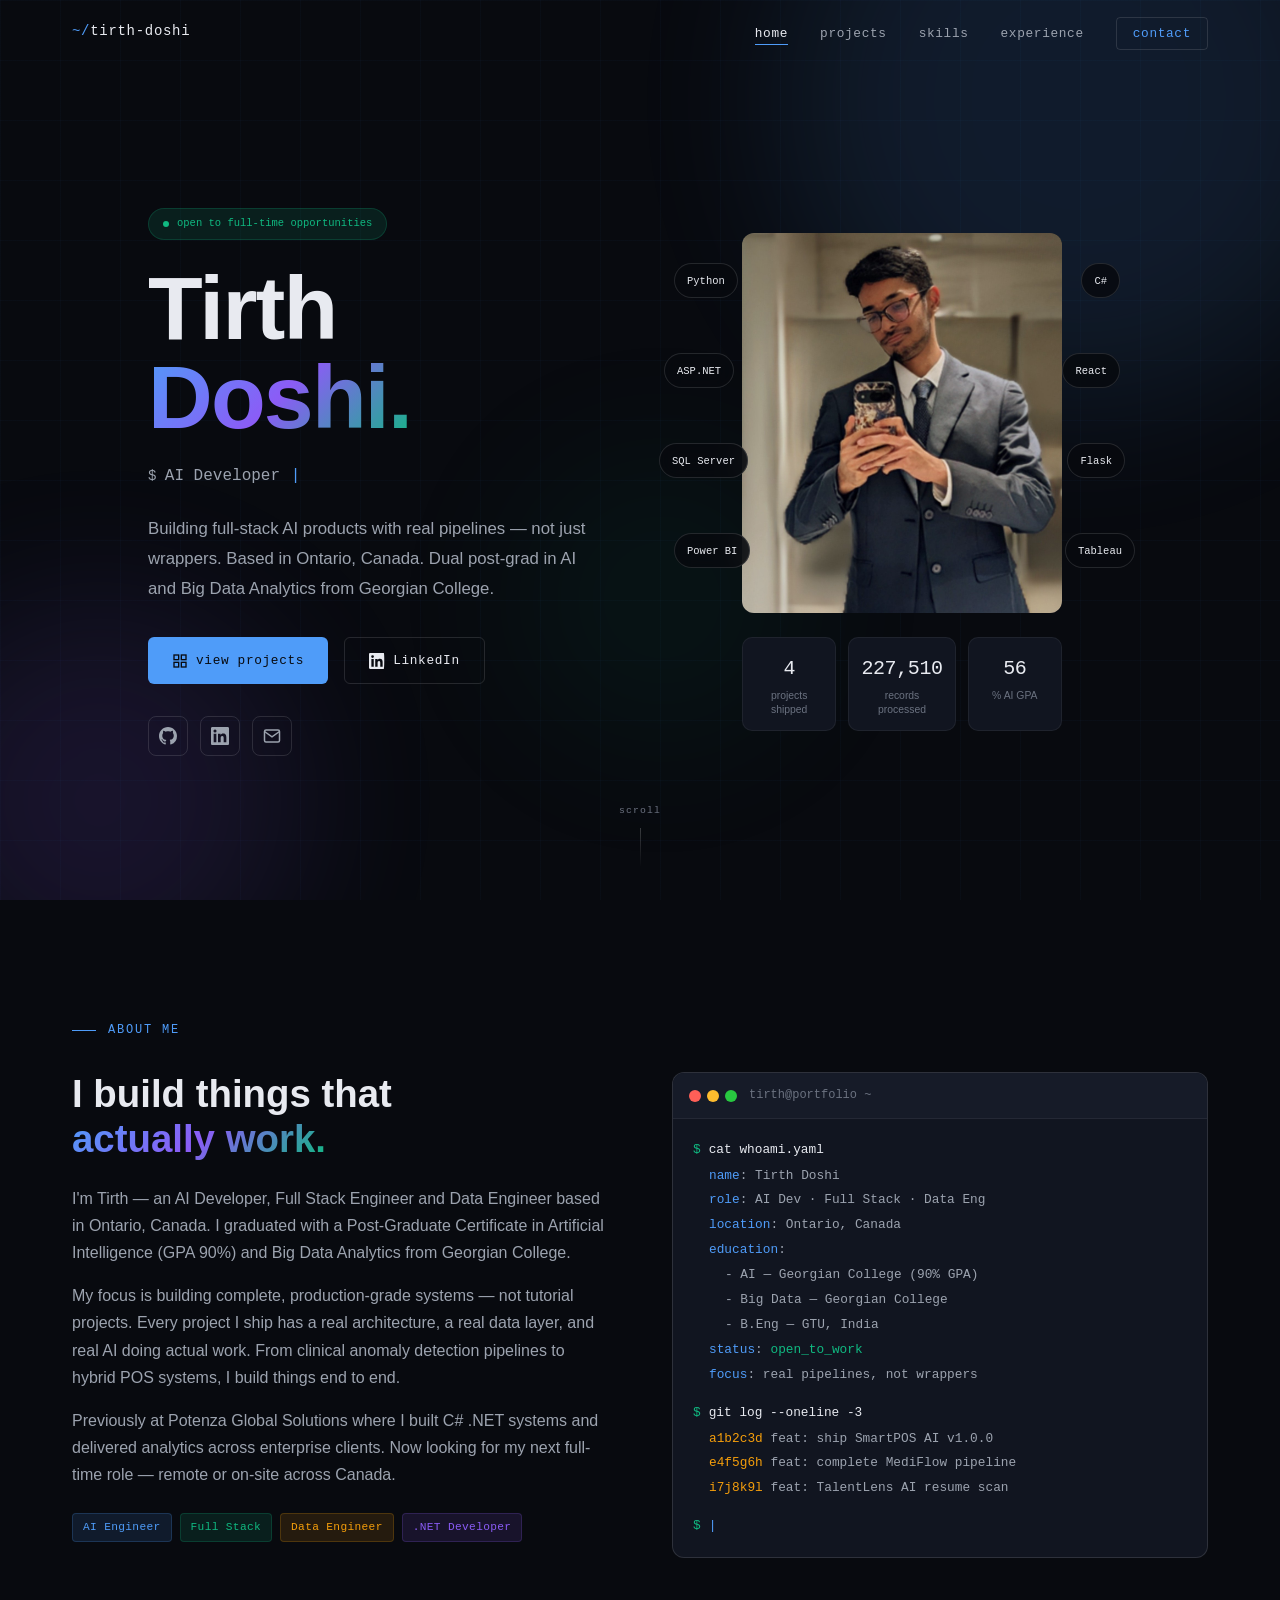
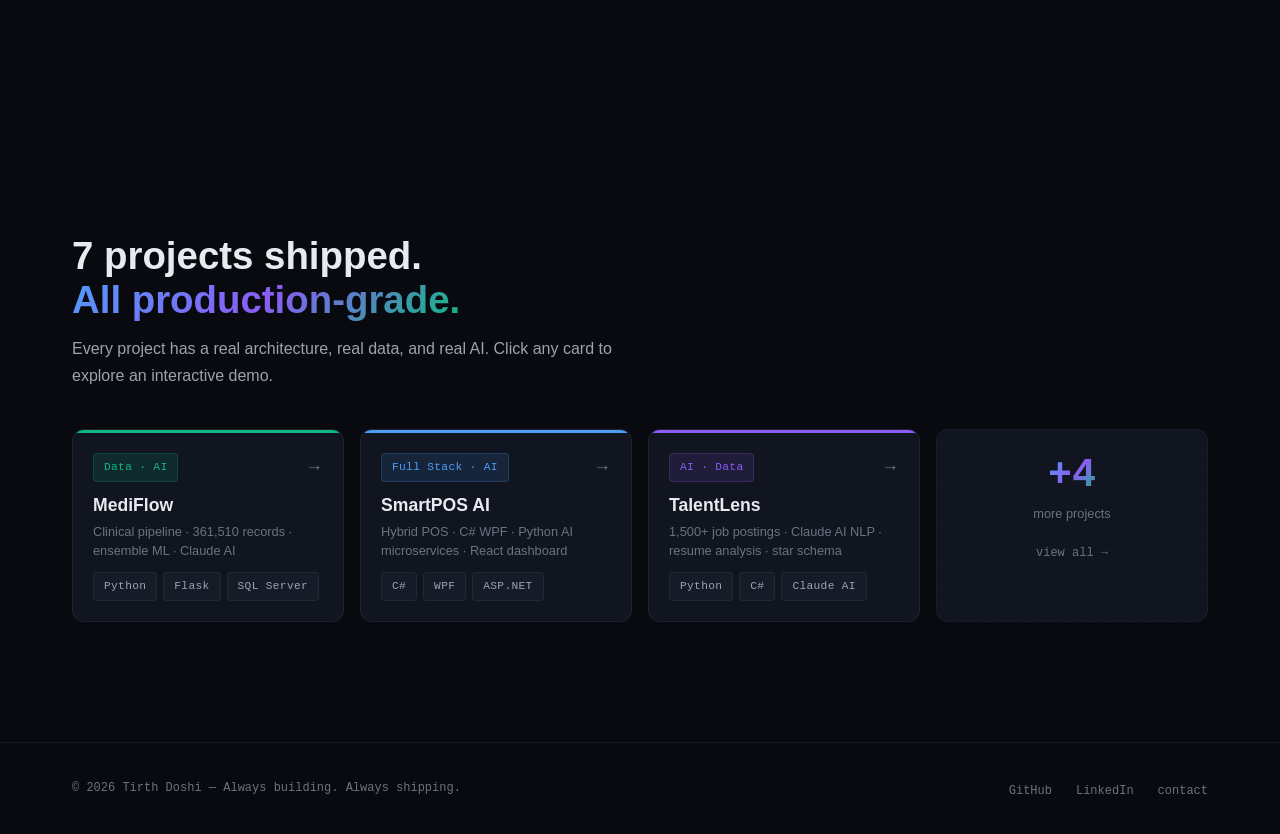
==== index.html @ 10b691b5 "refactor: clean URL structure - folder-based routing, no .html extensions" ====
<!DOCTYPE html>
<html lang="en">
<head>
  <meta charset="UTF-8">
  <meta name="viewport" content="width=device-width, initial-scale=1.0">
  <title>Tirth Doshi — AI Developer & Software Engineer</title>
  <meta name="description" content="Tirth Doshi — AI Developer, Full Stack Engineer and Data Engineer based in Ontario, Canada. Building full-stack AI products with real pipelines.">
  <link rel="stylesheet" href="style.css">
</head>
<body>

  <!-- NAV -->
  <nav>
    <div class="nav-inner">
      <a href="index.html" class="nav-logo">
        <span>~/</span>tirth-doshi
      </a>
      <ul class="nav-links">
        <li><a href="index.html">home</a></li>
        <li><a href="projects.html">projects</a></li>
        <li><a href="skills.html">skills</a></li>
        <li><a href="experience.html">experience</a></li>
        <li><a href="contact.html" class="nav-cta">contact</a></li>
      </ul>
      <button class="nav-hamburger" aria-label="Toggle menu">
        <span></span>
        <span></span>
        <span></span>
      </button>
    </div>
  </nav>

  <!-- HERO -->
  <section class="hero">
    <div class="hero-bg">
      <div class="hero-orb hero-orb-1"></div>
      <div class="hero-orb hero-orb-2"></div>
      <div class="hero-orb hero-orb-3"></div>
    </div>

    <div class="container">
      <div class="hero-inner">

        <div class="hero-left">
          <!-- Status badge -->
          <div class="hero-badge reveal">
            <span class="badge-dot"></span>
            <span class="mono">open to full-time opportunities</span>
          </div>

          <!-- Name -->
          <h1 class="hero-name reveal" data-delay="100">
            Tirth<br>
            <span class="text-gradient">Doshi.</span>
          </h1>

          <!-- Typewriter roles -->
          <div class="hero-roles reveal" data-delay="200">
            <span class="mono text-muted">$ </span>
            <span class="hero-typewriter" id="typewriter"></span>
            <span class="hero-cursor">|</span>
          </div>

          <!-- Bio -->
          <p class="hero-bio reveal" data-delay="300">
            Building full-stack AI products with real pipelines — not just wrappers.
            Based in Ontario, Canada. Dual post-grad in AI and Big Data Analytics
            from Georgian College.
          </p>

          <!-- CTAs -->
          <div class="hero-ctas reveal" data-delay="400">
            <a href="projects.html" class="btn btn-primary btn-magnetic">
              <svg width="16" height="16" viewBox="0 0 24 24" fill="none" stroke="currentColor" stroke-width="2"><rect x="3" y="3" width="7" height="7"/><rect x="14" y="3" width="7" height="7"/><rect x="3" y="14" width="7" height="7"/><rect x="14" y="14" width="7" height="7"/></svg>
              view projects
            </a>
            <a href="https://linkedin.com/in/tirth-doshi-0a59aa296" 
               target="_blank" 
               class="btn btn-outline btn-magnetic">
              <svg width="16" height="16" viewBox="0 0 24 24" fill="currentColor"><path d="M20.447 20.452h-3.554v-5.569c0-1.328-.027-3.037-1.852-3.037-1.853 0-2.136 1.445-2.136 2.939v5.667H9.351V9h3.414v1.561h.046c.477-.9 1.637-1.85 3.37-1.85 3.601 0 4.267 2.37 4.267 5.455v6.286zM5.337 7.433a2.062 2.062 0 0 1-2.063-2.065 2.064 2.064 0 1 1 2.063 2.065zm1.782 13.019H3.555V9h3.564v11.452zM22.225 0H1.771C.792 0 0 .774 0 1.729v20.542C0 23.227.792 24 1.771 24h20.451C23.2 24 23.2 0 22.222 0h.003z"/></svg>
              LinkedIn
            </a>
          </div>

          <!-- Social links -->
          <div class="hero-socials reveal" data-delay="500">
            <a href="https://github.com/DoshiTirth" target="_blank" class="social-link" aria-label="GitHub">
              <svg width="18" height="18" viewBox="0 0 24 24" fill="currentColor"><path d="M12 0C5.37 0 0 5.37 0 12c0 5.31 3.435 9.795 8.205 11.385.6.105.825-.255.825-.57 0-.285-.015-1.23-.015-2.235-3.015.555-3.795-.735-4.035-1.41-.135-.345-.72-1.41-1.23-1.695-.42-.225-1.02-.78-.015-.795.945-.015 1.62.87 1.845 1.23 1.08 1.815 2.805 1.305 3.495.99.105-.78.42-1.305.765-1.605-2.67-.3-5.46-1.335-5.46-5.925 0-1.305.465-2.385 1.23-3.225-.12-.3-.54-1.53.12-3.18 0 0 1.005-.315 3.3 1.23.96-.27 1.98-.405 3-.405s2.04.135 3 .405c2.295-1.56 3.3-1.23 3.3-1.23.66 1.65.24 2.88.12 3.18.765.84 1.23 1.905 1.23 3.225 0 4.605-2.805 5.625-5.475 5.925.435.375.81 1.095.81 2.22 0 1.605-.015 2.895-.015 3.3 0 .315.225.69.825.57A12.02 12.02 0 0 0 24 12c0-6.63-5.37-12-12-12z"/></svg>
            </a>
            <a href="https://linkedin.com/in/tirth-doshi-0a59aa296" target="_blank" class="social-link" aria-label="LinkedIn">
              <svg width="18" height="18" viewBox="0 0 24 24" fill="currentColor"><path d="M20.447 20.452h-3.554v-5.569c0-1.328-.027-3.037-1.852-3.037-1.853 0-2.136 1.445-2.136 2.939v5.667H9.351V9h3.414v1.561h.046c.477-.9 1.637-1.85 3.37-1.85 3.601 0 4.267 2.37 4.267 5.455v6.286zM5.337 7.433a2.062 2.062 0 0 1-2.063-2.065 2.064 2.064 0 1 1 2.063 2.065zm1.782 13.019H3.555V9h3.564v11.452zM22.225 0H1.771C.792 0 0 .774 0 1.729v20.542C0 23.227.792 24 1.771 24h20.451C23.2 24 24 23.227 24 22.271V1.729C24 .774 23.2 0 22.222 0h.003z"/></svg>
            </a>
            <a href="mailto:doshitirth1999@gmail.com" class="social-link" aria-label="Email">
              <svg width="18" height="18" viewBox="0 0 24 24" fill="none" stroke="currentColor" stroke-width="2"><path d="M4 4h16c1.1 0 2 .9 2 2v12c0 1.1-.9 2-2 2H4c-1.1 0-2-.9-2-2V6c0-1.1.9-2 2-2z"/><polyline points="22,6 12,13 2,6"/></svg>
            </a>
          </div>
        </div>

        <!-- Hero right — photo + stats -->
        <div class="hero-right reveal" data-delay="200">
          <div class="hero-photo-wrap gradient-border">
            <div class="hero-photo-inner">
              <img src="assets/img/tirth.jpg" alt="Tirth Doshi" class="hero-photo">
            </div>
            <!-- Floating tags around photo -->
            <div class="float-tag float-tag-1 float">
              <span class="mono">Python</span>
            </div>
            <div class="float-tag float-tag-2 float" style="animation-delay: 1s;">
              <span class="mono">C#</span>
            </div>
            <div class="float-tag float-tag-3 float" style="animation-delay: 0.5s;">
              <span class="mono">ASP.NET</span>
            </div>
            <div class="float-tag float-tag-4 float" style="animation-delay: 1.5s;">
              <span class="mono">React</span>
            </div>
            <div class="float-tag float-tag-5 float" style="animation-delay: 0.75s;">
              <span class="mono">SQL Server</span>
            </div>
            <div class="float-tag float-tag-6 float" style="animation-delay: 1.25s;">
              <span class="mono">Flask</span>
            </div>
            <div class="float-tag float-tag-7 float" style="animation-delay: 2s;">
              <span class="mono">Power BI</span>
            </div>
            <div class="float-tag float-tag-8 float" style="animation-delay: 0.25s;">
              <span class="mono">Tableau</span>
            </div>
          </div>

          <!-- Stats -->
          <div class="hero-stats">
            <div class="stat-card">
              <span class="stat-number mono" data-count="7">0</span>
              <span class="stat-label">projects shipped</span>
            </div>
            <div class="stat-card">
              <span class="stat-number mono" data-count="361510">0</span>
              <span class="stat-label">records processed</span>
            </div>
            <div class="stat-card">
              <span class="stat-number mono" data-count="90">0</span>
              <span class="stat-label">% AI GPA</span>
            </div>
          </div>
        </div>

      </div>
    </div>

    <!-- Scroll indicator -->
    <div class="scroll-indicator">
      <span class="mono">scroll</span>
      <div class="scroll-line"></div>
    </div>
  </section>

  <!-- ABOUT -->
  <section class="about section">
    <div class="container">

      <div class="section-label reveal">about me</div>

      <div class="about-grid">
        <div class="about-left">
          <h2 class="reveal" data-delay="100">
            I build things that<br>
            <span class="text-gradient">actually work.</span>
          </h2>
          <p class="reveal" data-delay="200">
            I'm Tirth — an AI Developer, Full Stack Engineer and Data Engineer
            based in Ontario, Canada. I graduated with a Post-Graduate Certificate
            in Artificial Intelligence (GPA 90%) and Big Data Analytics from
            Georgian College.
          </p>
          <p class="reveal" data-delay="300">
            My focus is building complete, production-grade systems — not tutorial
            projects. Every project I ship has a real architecture, a real data
            layer, and real AI doing actual work. From clinical anomaly detection
            pipelines to hybrid POS systems, I build things end to end.
          </p>
          <p class="reveal" data-delay="400">
            Previously at Potenza Global Solutions where I built C# .NET systems
            and delivered analytics across enterprise clients. Now looking for my
            next full-time role — remote or on-site across Canada.
          </p>

          <div class="about-tags reveal" data-delay="500">
            <span class="tag tag-blue">AI Engineer</span>
            <span class="tag tag-green">Full Stack</span>
            <span class="tag tag-amber">Data Engineer</span>
            <span class="tag tag-purple">.NET Developer</span>
          </div>
        </div>

        <div class="about-right reveal" data-delay="200">
          <!-- Terminal card -->
          <div class="terminal-card">
            <div class="terminal-header">
              <div class="terminal-dots">
                <span class="dot dot-red"></span>
                <span class="dot dot-amber"></span>
                <span class="dot dot-green"></span>
              </div>
              <span class="terminal-title mono">tirth@portfolio ~ </span>
            </div>
            <div class="terminal-body">
              <div class="terminal-line">
                <span class="t-prompt">$</span>
                <span class="t-cmd">cat whoami.yaml</span>
              </div>
              <div class="terminal-output">
                <div><span class="t-key">name</span><span class="t-colon">:</span> <span class="t-val">Tirth Doshi</span></div>
                <div><span class="t-key">role</span><span class="t-colon">:</span> <span class="t-val">AI Dev · Full Stack · Data Eng</span></div>
                <div><span class="t-key">location</span><span class="t-colon">:</span> <span class="t-val">Ontario, Canada</span></div>
                <div><span class="t-key">education</span><span class="t-colon">:</span></div>
                <div class="t-indent"><span class="t-val">- AI — Georgian College (90% GPA)</span></div>
                <div class="t-indent"><span class="t-val">- Big Data — Georgian College</span></div>
                <div class="t-indent"><span class="t-val">- B.Eng — GTU, India</span></div>
                <div><span class="t-key">status</span><span class="t-colon">:</span> <span class="t-green">open_to_work</span></div>
                <div><span class="t-key">focus</span><span class="t-colon">:</span> <span class="t-val">real pipelines, not wrappers</span></div>
              </div>
              <div class="terminal-line" style="margin-top: 0.75rem;">
                <span class="t-prompt">$</span>
                <span class="t-cmd">git log --oneline -3</span>
              </div>
              <div class="terminal-output">
                <div><span class="t-hash">a1b2c3d</span> <span class="t-val">feat: ship SmartPOS AI v1.0.0</span></div>
                <div><span class="t-hash">e4f5g6h</span> <span class="t-val">feat: complete MediFlow pipeline</span></div>
                <div><span class="t-hash">i7j8k9l</span> <span class="t-val">feat: TalentLens AI resume scan</span></div>
              </div>
              <div class="terminal-line" style="margin-top: 0.75rem;">
                <span class="t-prompt">$</span>
                <span class="t-cursor-blink">|</span>
              </div>
            </div>
          </div>
        </div>
      </div>

    </div>
  </section>

  <!-- FEATURED PROJECTS STRIP -->
  <section class="featured-strip section">
    <div class="container">
      <div class="section-label reveal">featured work</div>
      <h2 class="reveal" data-delay="100">
        7 projects shipped.<br>
        <span class="text-gradient">All production-grade.</span>
      </h2>
      <p class="reveal" data-delay="200">
        Every project has a real architecture, real data, and real AI.
        Click any card to explore an interactive demo.
      </p>

      <div class="featured-cards reveal" data-delay="300">

        <a href="/demos/mediflow/" class="feat-card hover-lift gradient-border">
          <div class="feat-card-accent" style="background: var(--green);"></div>
          <div class="feat-card-inner">
            <div class="feat-card-top">
              <span class="tag tag-green">Data · AI</span>
              <span class="feat-card-arrow">→</span>
            </div>
            <h3>MediFlow</h3>
            <p>Clinical pipeline · 361,510 records · ensemble ML · Claude AI</p>
            <div class="feat-tags">
              <span class="tag">Python</span>
              <span class="tag">Flask</span>
              <span class="tag">SQL Server</span>
            </div>
          </div>
        </a>

        <a href="/demos/smartposai/" class="feat-card hover-lift gradient-border">
          <div class="feat-card-accent" style="background: var(--blue);"></div>
          <div class="feat-card-inner">
            <div class="feat-card-top">
              <span class="tag tag-blue">Full Stack · AI</span>
              <span class="feat-card-arrow">→</span>
            </div>
            <h3>SmartPOS AI</h3>
            <p>Hybrid POS · C# WPF · Python AI microservices · React dashboard</p>
            <div class="feat-tags">
              <span class="tag">C#</span>
              <span class="tag">WPF</span>
              <span class="tag">ASP.NET</span>
            </div>
          </div>
        </a>

        <a href="/demos/talentlens/" class="feat-card hover-lift gradient-border">
          <div class="feat-card-accent" style="background: var(--purple);"></div>
          <div class="feat-card-inner">
            <div class="feat-card-top">
              <span class="tag tag-purple">AI · Data</span>
              <span class="feat-card-arrow">→</span>
            </div>
            <h3>TalentLens</h3>
            <p>1,500+ job postings · Claude AI NLP · resume analysis · star schema</p>
            <div class="feat-tags">
              <span class="tag">Python</span>
              <span class="tag">C#</span>
              <span class="tag">Claude AI</span>
            </div>
          </div>
        </a>

        <a href="/projects/" class="feat-card feat-card-more hover-lift">
          <div class="feat-card-inner feat-more-inner">
            <span class="feat-more-count mono text-gradient">+4</span>
            <p>more projects</p>
            <span class="mono" style="font-size: 0.75rem; color: var(--text3);">view all →</span>
          </div>
        </a>

      </div>
    </div>
  </section>

  <!-- FOOTER -->
  <footer>
    <div class="footer-inner">
      <span class="footer-copy">© 2026 Tirth Doshi — Always building. Always shipping.</span>
      <ul class="footer-links">
        <li><a href="https://github.com/DoshiTirth" target="_blank">GitHub</a></li>
        <li><a href="https://linkedin.com/in/tirth-doshi-0a59aa296" target="_blank">LinkedIn</a></li>
        <li><a href="/contact/">contact</a></li>
      </ul>
    </div>
  </footer>

  <script src="main.js"></script>
  <script>
    // Typewriter for hero roles
    const tw = document.getElementById('typewriter');
    if (tw) {
      PortfolioUtils.typewriter(tw, [
        'AI Developer',
        'Full Stack Engineer',
        'Data Engineer',
        '.NET Developer',
      ], 75, 2200);
    }

    // Cursor blink
    PortfolioUtils.initCursorBlink('.hero-cursor');
    PortfolioUtils.initCursorBlink('.t-cursor-blink');
  </script>
</body>
</html>
---- style.css ----
/* PREVENT WHITE FLASH ON LOAD */
html {
  background: #080a0f;
}

@import url('https://fonts.googleapis.com/css2?family=Syne:wght@400;500;600;700;800&family=JetBrains+Mono:ital,wght@0,300;0,400;0,500;1,300&family=DM+Sans:ital,opsz,wght@0,9..40,300;0,9..40,400;0,9..40,500;1,9..40,300&display=swap');

/* TOKENS */
:root {
  /* Backgrounds */
  --bg:         #080a0f;
  --bg2:        #0c0f1a;
  --surface:    #111520;
  --surface2:   #161b28;
  --surface3:   #1c2235;

  /* Borders */
  --border:     rgba(255, 255, 255, 0.06);
  --border2:    rgba(255, 255, 255, 0.12);
  --border3:    rgba(255, 255, 255, 0.20);

  /* Text */
  --text:       #e8eaf0;
  --text2:      #9ca3af;
  --text3:      #6b7280;

  /* Accents */
  --blue:       #4f9cf9;
  --blue-dim:   rgba(79, 156, 249, 0.12);
  --blue-glow:  rgba(79, 156, 249, 0.25);
  --green:      #10b981;
  --green-dim:  rgba(16, 185, 129, 0.12);
  --amber:      #f59e0b;
  --amber-dim:  rgba(245, 158, 11, 0.12);
  --purple:     #8b5cf6;
  --purple-dim: rgba(139, 92, 246, 0.12);
  --coral:      #f97316;
  --coral-dim:  rgba(249, 115, 22, 0.12);
  --red:        #ef4444;

  /* Typography */
  --font-display: 'Syne', sans-serif;
  --font-body:    'DM Sans', sans-serif;
  --font-mono:    'JetBrains Mono', monospace;

  /* Spacing */
  --nav-h: 64px;
  --max-w: 1200px;
  --section-gap: 120px;
}

/* RESET */
*, *::before, *::after {
  box-sizing: border-box;
  margin: 0;
  padding: 0;
}

html {
  scroll-behavior: smooth;
  -webkit-font-smoothing: antialiased;
}

body {
  background: var(--bg);
  color: var(--text);
  font-family: var(--font-body);
  font-size: 16px;
  line-height: 1.7;
  overflow-x: hidden;
  min-height: 100vh;
}

/* BACKGROUND GRID */
body::before {
  content: '';
  position: fixed;
  inset: 0;
  background-image:
    linear-gradient(rgba(79, 156, 249, 0.03) 1px, transparent 1px),
    linear-gradient(90deg, rgba(79, 156, 249, 0.03) 1px, transparent 1px);
  background-size: 60px 60px;
  pointer-events: none;
  z-index: 0;
}

/* SCROLLBAR */
::-webkit-scrollbar { width: 4px; }
::-webkit-scrollbar-track { background: var(--bg); }
::-webkit-scrollbar-thumb {
  background: var(--border3);
  border-radius: 2px;
}
::-webkit-scrollbar-thumb:hover { background: var(--blue); }

/* SELECTION */
::selection {
  background: var(--blue-glow);
  color: var(--blue);
}

/* TYPOGRAPHY */
h1, h2, h3, h4, h5, h6 {
  font-family: var(--font-display);
  font-weight: 700;
  line-height: 1.15;
  color: var(--text);
}

h1 { font-size: clamp(2.5rem, 6vw, 5rem); }
h2 { font-size: clamp(1.8rem, 3vw, 2.5rem); }
h3 { font-size: clamp(1.2rem, 2vw, 1.5rem); }

p { color: var(--text2); max-width: 65ch; }

a {
  color: inherit;
  text-decoration: none;
}

code, .mono {
  font-family: var(--font-mono);
  font-size: 0.875em;
}

/* LAYOUT */
.container {
  max-width: var(--max-w);
  margin: 0 auto;
  padding: 0 2rem;
  position: relative;
  z-index: 1;
}

.section {
  padding: var(--section-gap) 0;
}

/* NAV */
nav {
  position: fixed;
  top: 0;
  left: 0;
  right: 0;
  height: var(--nav-h);
  z-index: 100;
  display: flex;
  align-items: center;
  border-bottom: 1px solid transparent;
  transition: all 0.3s ease;
}

nav.scrolled {
  background: rgba(8, 10, 15, 0.85);
  backdrop-filter: blur(20px);
  -webkit-backdrop-filter: blur(20px);
  border-bottom-color: var(--border);
}

.nav-inner {
  max-width: var(--max-w);
  margin: 0 auto;
  padding: 0 2rem;
  width: 100%;
  display: flex;
  align-items: center;
  justify-content: space-between;
}

.nav-logo {
  font-family: var(--font-mono);
  font-size: 0.875rem;
  font-weight: 500;
  color: var(--text);
  letter-spacing: 0.05em;
}

.nav-logo span {
  color: var(--blue);
}

.nav-links {
  display: flex;
  align-items: center;
  gap: 2rem;
  list-style: none;
}

.nav-links a {
  font-family: var(--font-mono);
  font-size: 0.8rem;
  color: var(--text2);
  letter-spacing: 0.05em;
  transition: color 0.2s;
  position: relative;
}

.nav-links a::after {
  content: '';
  position: absolute;
  bottom: -4px;
  left: 0;
  width: 0;
  height: 1px;
  background: var(--blue);
  transition: width 0.2s ease;
}

.nav-links a:hover,
.nav-links a.active {
  color: var(--text);
}

.nav-links a:hover::after,
.nav-links a.active::after {
  width: 100%;
}

.nav-cta {
  font-family: var(--font-mono);
  font-size: 0.8rem;
  padding: 0.5rem 1rem;
  border: 1px solid var(--border2);
  border-radius: 4px;
  color: var(--blue) !important;
  transition: all 0.2s ease !important;
}

.nav-cta:hover {
  background: var(--blue-dim) !important;
  border-color: var(--blue) !important;
}

.nav-cta::after { display: none !important; }

/* HAMBURGER (mobile) */
.nav-hamburger {
  display: none;
  flex-direction: column;
  gap: 5px;
  cursor: pointer;
  padding: 4px;
  background: none;
  border: none;
}

.nav-hamburger span {
  display: block;
  width: 22px;
  height: 1.5px;
  background: var(--text2);
  transition: all 0.3s ease;
}

/* SECTION LABEL */
.section-label {
  font-family: var(--font-mono);
  font-size: 0.75rem;
  color: var(--blue);
  letter-spacing: 0.15em;
  text-transform: uppercase;
  margin-bottom: 1rem;
  display: flex;
  align-items: center;
  gap: 0.75rem;
}

.section-label::before {
  content: '';
  display: block;
  width: 24px;
  height: 1px;
  background: var(--blue);
}

/* BUTTONS */
.btn {
  display: inline-flex;
  align-items: center;
  gap: 0.5rem;
  padding: 0.75rem 1.5rem;
  border-radius: 6px;
  font-family: var(--font-mono);
  font-size: 0.8rem;
  font-weight: 500;
  letter-spacing: 0.05em;
  cursor: pointer;
  transition: all 0.2s ease;
  text-decoration: none;
  border: none;
}

.btn-primary {
  background: var(--blue);
  color: #080a0f;
}

.btn-primary:hover {
  background: #6aabfa;
  transform: translateY(-1px);
}

.btn-outline {
  background: transparent;
  color: var(--text);
  border: 1px solid var(--border2);
}

.btn-outline:hover {
  border-color: var(--border3);
  background: var(--surface);
  transform: translateY(-1px);
}

/* TAGS / BADGES */
.tag {
  display: inline-flex;
  align-items: center;
  padding: 0.25rem 0.625rem;
  border-radius: 4px;
  font-family: var(--font-mono);
  font-size: 0.7rem;
  font-weight: 400;
  letter-spacing: 0.03em;
  background: var(--surface2);
  color: var(--text2);
  border: 1px solid var(--border);
}

.tag-blue   { background: var(--blue-dim);   color: var(--blue);   border-color: rgba(79,156,249,0.2); }
.tag-green  { background: var(--green-dim);  color: var(--green);  border-color: rgba(16,185,129,0.2); }
.tag-amber  { background: var(--amber-dim);  color: var(--amber);  border-color: rgba(245,158,11,0.2); }
.tag-purple { background: var(--purple-dim); color: var(--purple); border-color: rgba(139,92,246,0.2); }
.tag-coral  { background: var(--coral-dim);  color: var(--coral);  border-color: rgba(249,115,22,0.2); }

/* CARDS */
.card {
  background: var(--surface);
  border: 1px solid var(--border);
  border-radius: 12px;
  padding: 1.5rem;
  transition: all 0.3s ease;
}

.card:hover {
  border-color: var(--border2);
  background: var(--surface2);
  transform: translateY(-2px);
}

/* DIVIDER */
.divider {
  width: 100%;
  height: 1px;
  background: var(--border);
  margin: 3rem 0;
}

/* FOOTER */
footer {
  border-top: 1px solid var(--border);
  padding: 2rem 0;
  position: relative;
  z-index: 1;
}

.footer-inner {
  max-width: var(--max-w);
  margin: 0 auto;
  padding: 0 2rem;
  display: flex;
  align-items: center;
  justify-content: space-between;
  flex-wrap: wrap;
  gap: 1rem;
}

.footer-copy {
  font-family: var(--font-mono);
  font-size: 0.75rem;
  color: var(--text3);
}

.footer-links {
  display: flex;
  gap: 1.5rem;
  list-style: none;
}

.footer-links a {
  font-family: var(--font-mono);
  font-size: 0.75rem;
  color: var(--text3);
  transition: color 0.2s;
}

.footer-links a:hover { color: var(--text); }

/* ANIMATIONS */
@keyframes fadeUp {
  from { opacity: 0; transform: translateY(24px); }
  to   { opacity: 1; transform: translateY(0); }
}

@keyframes fadeIn {
  from { opacity: 0; }
  to   { opacity: 1; }
}

@keyframes blink {
  0%, 100% { opacity: 1; }
  50%       { opacity: 0; }
}

@keyframes pulse-dot {
  0%, 100% { transform: scale(1); opacity: 1; }
  50%       { transform: scale(1.4); opacity: 0.7; }
}

.animate-fade-up {
  opacity: 0;
  animation: fadeUp 0.6s ease forwards;
}

/* UTILITY */
.text-blue   { color: var(--blue); }
.text-green  { color: var(--green); }
.text-amber  { color: var(--amber); }
.text-purple { color: var(--purple); }
.text-muted  { color: var(--text2); }
.text-mono   { font-family: var(--font-mono); }
.text-display { font-family: var(--font-display); }

.flex { display: flex; }
.flex-center { display: flex; align-items: center; justify-content: center; }
.gap-sm { gap: 0.5rem; }
.gap-md { gap: 1rem; }
.gap-lg { gap: 2rem; }

/* RESPONSIVE */
@media (max-width: 768px) {
  :root { --section-gap: 80px; }

  .nav-links { display: none; }
  .nav-hamburger { display: flex; }

  .nav-links.open {
    display: flex;
    flex-direction: column;
    position: fixed;
    top: var(--nav-h);
    left: 0; right: 0;
    background: rgba(8,10,15,0.97);
    backdrop-filter: blur(20px);
    padding: 2rem;
    gap: 1.5rem;
    border-bottom: 1px solid var(--border);
  }
}

/* PAGE TRANSITIONS */
html {
  opacity: 0;
  transition: opacity 0.3s ease;
  background: #080a0f;
}

html.page-ready {
  opacity: 1;
}

html.page-leaving {
  opacity: 0;
  pointer-events: none;
}

/* HOVER LIFT */
.hover-lift {
  transition: transform 0.3s cubic-bezier(0.34, 1.56, 0.64, 1),
              box-shadow 0.3s ease,
              border-color 0.3s ease;
}

.hover-lift:hover {
  transform: translateY(-4px);
  box-shadow: 0 20px 40px rgba(0, 0, 0, 0.4);
}

/* GLOW ON HOVER */
.hover-glow {
  transition: box-shadow 0.3s ease, border-color 0.3s ease;
}

.hover-glow:hover {
  box-shadow: 0 0 0 1px var(--blue), 0 0 24px var(--blue-glow);
  border-color: var(--blue) !important;
}

/* SHIMMER LOADING */
@keyframes shimmer {
  0%   { background-position: -200% center; }
  100% { background-position: 200% center; }
}

.shimmer {
  background: linear-gradient(
    90deg,
    var(--surface) 25%,
    var(--surface2) 50%,
    var(--surface) 75%
  );
  background-size: 200% auto;
  animation: shimmer 1.5s linear infinite;
}

/* FLOAT ANIMATION */
@keyframes float {
  0%, 100% { transform: translateY(0px); }
  50%       { transform: translateY(-8px); }
}

.float {
  animation: float 4s ease-in-out infinite;
}

/* GRADIENT BORDER */
.gradient-border {
  position: relative;
  border-radius: 12px;
}

.gradient-border::before {
  content: '';
  position: absolute;
  inset: -1px;
  border-radius: 13px;
  background: linear-gradient(135deg, var(--blue), var(--purple), var(--green));
  z-index: -1;
  opacity: 0;
  transition: opacity 0.3s ease;
}

.gradient-border:hover::before {
  opacity: 1;
}

/* SCAN LINE EFFECT */
@keyframes scanline {
  0%   { transform: translateY(-100%); }
  100% { transform: translateY(100vh); }
}

/* TEXT GRADIENT */
.text-gradient {
  background: linear-gradient(135deg, var(--blue) 0%, var(--purple) 50%, var(--green) 100%);
  -webkit-background-clip: text;
  -webkit-text-fill-color: transparent;
  background-clip: text;
}

/* UNDERLINE DRAW */
.underline-draw {
  position: relative;
  display: inline-block;
}

.underline-draw::after {
  content: '';
  position: absolute;
  bottom: -2px;
  left: 0;
  width: 0;
  height: 1px;
  background: var(--blue);
  transition: width 0.4s cubic-bezier(0.4, 0, 0.2, 1);
}

.underline-draw:hover::after {
  width: 100%;
}


/* INDEX PAGE STYLES */

/* HERO */
.hero {
  min-height: 100vh;
  display: flex;
  align-items: center;
  position: relative;
  padding-top: var(--nav-h);
  overflow: hidden;
}

.hero-bg {
  position: absolute;
  inset: 0;
  pointer-events: none;
  z-index: 0;
}

.hero-orb {
  position: absolute;
  border-radius: 50%;
  filter: blur(80px);
  opacity: 0.12;
}

.hero-orb-1 {
  width: 600px; height: 600px;
  background: var(--blue);
  top: -200px; right: -100px;
  animation: float 8s ease-in-out infinite;
}

.hero-orb-2 {
  width: 400px; height: 400px;
  background: var(--purple);
  bottom: -100px; left: -100px;
  animation: float 10s ease-in-out infinite reverse;
}

.hero-orb-3 {
  width: 300px; height: 300px;
  background: var(--green);
  top: 50%; left: 40%;
  animation: float 7s ease-in-out infinite;
  opacity: 0.06;
}

.hero-inner {
  display: grid;
  grid-template-columns: 1fr 1fr;
  gap: 4rem;
  align-items: center;
  padding: 4rem 0;
  position: relative;
  z-index: 1;
}

/* HERO LEFT */
.hero-badge {
  display: inline-flex;
  align-items: center;
  gap: 0.5rem;
  padding: 0.375rem 0.875rem;
  background: var(--green-dim);
  border: 1px solid rgba(16, 185, 129, 0.2);
  border-radius: 100px;
  font-size: 0.75rem;
  color: var(--green);
  margin-bottom: 1.5rem;
}

.badge-dot {
  width: 6px; height: 6px;
  border-radius: 50%;
  background: var(--green);
  animation: pulse-dot 2s ease-in-out infinite;
}

.hero-name {
  font-size: clamp(3.5rem, 7vw, 6rem);
  font-weight: 800;
  line-height: 1.0;
  margin-bottom: 1.25rem;
  letter-spacing: -0.02em;
}

.hero-roles {
  font-family: var(--font-mono);
  font-size: 1rem;
  color: var(--text2);
  margin-bottom: 1.5rem;
  min-height: 1.5rem;
}

.hero-cursor {
  color: var(--blue);
  font-weight: 300;
  margin-left: 1px;
}

.hero-bio {
  font-size: 1.05rem;
  color: var(--text2);
  line-height: 1.8;
  margin-bottom: 2rem;
  max-width: 48ch;
}

.hero-ctas {
  display: flex;
  gap: 1rem;
  flex-wrap: wrap;
  margin-bottom: 2rem;
}

.hero-socials {
  display: flex;
  gap: 0.75rem;
}

.social-link {
  width: 40px; height: 40px;
  display: flex;
  align-items: center;
  justify-content: center;
  border: 1px solid var(--border2);
  border-radius: 8px;
  color: var(--text2);
  transition: all 0.2s ease;
}

.social-link:hover {
  border-color: var(--blue);
  color: var(--blue);
  background: var(--blue-dim);
}

/* HERO RIGHT */
.hero-right {
  display: flex;
  flex-direction: column;
  align-items: center;
  gap: 1.5rem;
}

.hero-photo-wrap {
  position: relative;
  width: 320px;
  height: 380px;
  margin: 0 70px;
}

.hero-photo-inner {
  width: 100%;
  height: 100%;
  border-radius: 12px;
  overflow: hidden;
  background: var(--surface);
}

.hero-photo {
  width: 100%;
  height: 100%;
  object-fit: cover;
  object-position: top center;
  filter: grayscale(15%);
  transition: filter 0.3s ease;
}

.hero-photo-wrap:hover .hero-photo {
  filter: grayscale(0%);
}

/* Floating tech tags */
.float-tag {
  position: absolute;
  padding: 0.375rem 0.75rem;
  background: rgba(8, 10, 15, 0.85);
  backdrop-filter: blur(12px);
  border: 1px solid var(--border2);
  border-radius: 100px;
  font-size: 0.75rem;
  color: var(--text);
  white-space: nowrap;
}

.float-tag-1 { top: 30px;   left: -68px; }
.float-tag-2 { top: 30px;   right: -58px; }
.float-tag-3 { top: 120px;  left: -78px; }
.float-tag-4 { top: 120px;  right: -58px; }
.float-tag-5 { top: 210px;  left: -83px; }
.float-tag-6 { top: 210px;  right: -63px; }
.float-tag-7 { top: 300px;  left: -68px; }
.float-tag-8 { top: 300px;  right: -73px; }

/* Stats row */
.hero-stats {
  display: grid;
  grid-template-columns: repeat(3, 1fr);
  gap: 0.75rem;
  width: 100%;
  max-width: 320px;
}

.stat-card {
  background: var(--surface);
  border: 1px solid var(--border);
  border-radius: 10px;
  padding: 0.875rem 0.75rem;
  text-align: center;
  transition: border-color 0.2s ease;
}

.stat-card:hover {
  border-color: var(--border2);
}

.stat-number {
  display: block;
  font-size: 1.25rem;
  font-weight: 500;
  color: var(--text);
  letter-spacing: -0.02em;
}

.stat-label {
  display: block;
  font-size: 0.65rem;
  color: var(--text3);
  margin-top: 0.2rem;
  line-height: 1.3;
}

/* SCROLL INDICATOR */
.scroll-indicator {
  position: absolute;
  bottom: 2rem;
  left: 50%;
  transform: translateX(-50%);
  display: flex;
  flex-direction: column;
  align-items: center;
  gap: 0.5rem;
  color: var(--text3);
  font-size: 0.7rem;
  letter-spacing: 0.1em;
  z-index: 1;
}

.scroll-line {
  width: 1px;
  height: 40px;
  background: linear-gradient(to bottom, var(--border3), transparent);
  animation: scrollPulse 2s ease-in-out infinite;
}

@keyframes scrollPulse {
  0%, 100% { opacity: 0.3; transform: scaleY(1); }
  50%       { opacity: 1;   transform: scaleY(1.2); }
}

/* ABOUT */
.about-grid {
  display: grid;
  grid-template-columns: 1fr 1fr;
  gap: 4rem;
  align-items: start;
  margin-top: 2rem;
}

.about-left h2 {
  margin-bottom: 1.5rem;
}

.about-left p {
  margin-bottom: 1rem;
}

.about-tags {
  display: flex;
  flex-wrap: wrap;
  gap: 0.5rem;
  margin-top: 1.5rem;
}

/* ─── TERMINAL CARD ─── */
.terminal-card {
  background: var(--surface);
  border: 1px solid var(--border2);
  border-radius: 12px;
  overflow: hidden;
  font-family: var(--font-mono);
  font-size: 0.8rem;
}

.terminal-header {
  background: var(--surface2);
  border-bottom: 1px solid var(--border);
  padding: 0.75rem 1rem;
  display: flex;
  align-items: center;
  gap: 0.75rem;
}

.terminal-dots {
  display: flex;
  gap: 6px;
}

.dot {
  width: 12px; height: 12px;
  border-radius: 50%;
}

.dot-red   { background: #ff5f57; }
.dot-amber { background: #febc2e; }
.dot-green { background: #28c840; }

.terminal-title {
  color: var(--text3);
  font-size: 0.75rem;
}

.terminal-body {
  padding: 1.25rem;
  display: flex;
  flex-direction: column;
  gap: 0.25rem;
}

.terminal-line {
  display: flex;
  align-items: center;
  gap: 0.5rem;
}

.t-prompt { color: var(--green); }
.t-cmd    { color: var(--text); }
.t-key    { color: var(--blue); }
.t-colon  { color: var(--text2); }
.t-val    { color: var(--text2); }
.t-green  { color: var(--green); }
.t-hash   { color: var(--amber); }

.terminal-output {
  padding-left: 1rem;
  display: flex;
  flex-direction: column;
  gap: 0.2rem;
  color: var(--text2);
}

.t-indent { padding-left: 1rem; }

.t-cursor-blink {
  color: var(--blue);
  font-weight: 300;
}

/* FEATURED STRIP */
.featured-strip h2 {
  margin: 0.5rem 0 0.75rem;
}

.featured-strip > .container > p {
  margin-bottom: 2.5rem;
}

.featured-cards {
  display: grid;
  grid-template-columns: repeat(4, 1fr);
  gap: 1rem;
}

.feat-card {
  position: relative;
  background: var(--surface);
  border: 1px solid var(--border);
  border-radius: 12px;
  overflow: hidden;
  text-decoration: none;
  color: inherit;
  display: block;
  cursor: pointer;
}

.feat-card-accent {
  height: 3px;
  width: 100%;
}

.feat-card-inner {
  padding: 1.25rem;
}

.feat-card-top {
  display: flex;
  align-items: center;
  justify-content: space-between;
  margin-bottom: 0.75rem;
}

.feat-card-arrow {
  color: var(--text3);
  font-size: 1.1rem;
  transition: transform 0.2s ease, color 0.2s ease;
}

.feat-card:hover .feat-card-arrow {
  transform: translate(3px, -3px);
  color: var(--text);
}

.feat-card h3 {
  font-size: 1.1rem;
  margin-bottom: 0.4rem;
}

.feat-card p {
  font-size: 0.8rem;
  color: var(--text3);
  margin-bottom: 0.75rem;
  line-height: 1.5;
  max-width: none;
}

.feat-tags {
  display: flex;
  flex-wrap: wrap;
  gap: 0.375rem;
}

.feat-card-more {
  background: var(--surface);
  border-style: dashed;
}

.feat-more-inner {
  display: flex;
  flex-direction: column;
  align-items: center;
  justify-content: center;
  min-height: 160px;
  gap: 0.5rem;
  text-align: center;
}

.feat-more-count {
  font-size: 2.5rem;
  font-weight: 800;
  line-height: 1;
}

/* RESPONSIVE INDEX */
@media (max-width: 1024px) {
  .featured-cards {
    grid-template-columns: repeat(2, 1fr);
  }
}

@media (max-width: 768px) {
  .hero-inner {
    grid-template-columns: 1fr;
    text-align: center;
    padding: 2rem 0;
  }

  .hero-right {
    order: -1;
  }

  .hero-photo-wrap {
    width: 240px;
    height: 280px;
  }

  .float-tag { display: none; }

  .hero-ctas,
  .hero-socials {
    justify-content: center;
  }

  .hero-bio { margin: 0 auto 2rem; }

  .about-grid {
    grid-template-columns: 1fr;
    gap: 2rem;
  }

  .featured-cards {
    grid-template-columns: 1fr;
  }

  .hero-stats {
    max-width: 100%;
  }
}

/* PROJECTS PAGE STYLES */

/* PAGE HERO */
.page-hero {
  padding: calc(var(--nav-h) + 4rem) 0 3rem;
  position: relative;
  overflow: hidden;
}

.page-hero-bg {
  position: absolute;
  inset: 0;
  pointer-events: none;
}

.page-orb {
  position: absolute;
  border-radius: 50%;
  filter: blur(80px);
  opacity: 0.08;
}

.page-orb-1 {
  width: 500px; height: 500px;
  background: var(--green);
  top: -200px; right: -100px;
}

.page-orb-2 {
  width: 300px; height: 300px;
  background: var(--blue);
  bottom: -100px; left: -50px;
}

.page-hero h1 {
  margin: 0.5rem 0 1rem;
}

.page-hero p {
  margin-bottom: 2rem;
  max-width: 55ch;
}

/* FILTER TABS */
.filter-tabs {
  display: flex;
  gap: 0.5rem;
  flex-wrap: wrap;
}

.filter-tab {
  display: inline-flex;
  align-items: center;
  gap: 0.5rem;
  padding: 0.5rem 1rem;
  background: transparent;
  border: 1px solid var(--border2);
  border-radius: 100px;
  font-family: var(--font-mono);
  font-size: 0.75rem;
  color: var(--text2);
  cursor: pointer;
  transition: all 0.2s ease;
}

.filter-tab:hover {
  border-color: var(--border3);
  color: var(--text);
}

.filter-tab.active {
  background: var(--blue-dim);
  border-color: var(--blue);
  color: var(--blue);
}

.filter-count {
  background: var(--surface2);
  border-radius: 100px;
  padding: 0.1rem 0.4rem;
  font-size: 0.65rem;
}

/* PROJECTS GRID */
.projects-section {
  padding-top: 0;
}

.projects-grid {
  display: grid;
  grid-template-columns: repeat(2, 1fr);
  gap: 1.5rem;
}

/* PROJECT CARD */
.proj-card {
  background: var(--surface);
  border: 1px solid var(--border);
  border-radius: 14px;
  overflow: hidden;
  transition: all 0.3s ease;
}

.proj-card-accent {
  height: 3px;
}

.proj-card-body {
  padding: 1.5rem;
  display: flex;
  flex-direction: column;
  gap: 1rem;
}

.proj-card-top {
  display: flex;
  align-items: center;
  justify-content: space-between;
}

.proj-tags-row {
  display: flex;
  gap: 0.375rem;
  flex-wrap: wrap;
}

.proj-number {
  font-size: 0.75rem;
  color: var(--text3);
  letter-spacing: 0.05em;
}

.proj-title {
  font-size: 1.5rem;
  font-weight: 700;
  margin: 0;
  line-height: 1.2;
}

.proj-subtitle {
  font-family: var(--font-mono);
  font-size: 0.8rem;
  color: var(--text3);
  margin: -0.5rem 0 0;
}

.proj-desc {
  font-size: 0.9rem;
  color: var(--text2);
  line-height: 1.7;
  max-width: none;
}

/* ─── PROJECT STATS ─── */
.proj-stats {
  display: grid;
  grid-template-columns: repeat(3, 1fr);
  gap: 0.75rem;
  padding: 1rem;
  background: var(--surface2);
  border-radius: 8px;
  border: 1px solid var(--border);
}

.proj-stat {
  text-align: center;
}

.proj-stat-num {
  display: block;
  font-size: 1rem;
  font-weight: 500;
  color: var(--text);
  letter-spacing: -0.01em;
}

.proj-stat-label {
  display: block;
  font-size: 0.65rem;
  color: var(--text3);
  margin-top: 0.2rem;
}

/* TECH TAGS */
.proj-tech {
  display: flex;
  flex-wrap: wrap;
  gap: 0.375rem;
}

/* ACTIONS */
.proj-actions {
  display: flex;
  gap: 0.75rem;
  margin-top: auto;
}

.proj-actions .btn {
  flex: 1;
  justify-content: center;
  padding: 0.625rem 1rem;
}

/* ─── PHASE 2 ─── */
.phase2 {
  border-top: 1px solid var(--border);
}

.phase2 h2 {
  margin: 0.5rem 0 0.75rem;
}

.phase2 > .container > p {
  margin-bottom: 2rem;
}

.phase2-grid {
  display: grid;
  grid-template-columns: repeat(3, 1fr);
  gap: 1rem;
}

.phase2-card {
  background: var(--surface);
  border: 1px solid var(--border);
  border-radius: 12px;
  padding: 1.5rem;
  display: flex;
  flex-direction: column;
  gap: 0.75rem;
  transition: border-color 0.2s ease;
}

.phase2-card:hover {
  border-color: var(--border2);
}

.phase2-card-mystery {
  border-style: dashed;
  opacity: 0.6;
}

.phase2-status {
  display: flex;
  align-items: center;
  gap: 0.5rem;
  font-family: var(--font-mono);
  font-size: 0.7rem;
  color: var(--text3);
}

.phase2-dot {
  width: 6px; height: 6px;
  border-radius: 50%;
  background: var(--amber);
  animation: pulse-dot 2s ease-in-out infinite;
}

.phase2-card h3 {
  font-size: 1.1rem;
  margin: 0;
}

.phase2-card p {
  font-size: 0.85rem;
  color: var(--text2);
  max-width: none;
  margin: 0;
}

.phase2-tags {
  display: flex;
  flex-wrap: wrap;
  gap: 0.375rem;
  margin-top: auto;
}

/* RESPONSIVE PROJECTS */
@media (max-width: 900px) {
  .projects-grid {
    grid-template-columns: 1fr;
  }

  .phase2-grid {
    grid-template-columns: 1fr;
  }
}

/* Last card full width if alone */
.proj-card:last-child:nth-child(odd) {
  grid-column: 1 / -1;
  max-width: 600px;
}
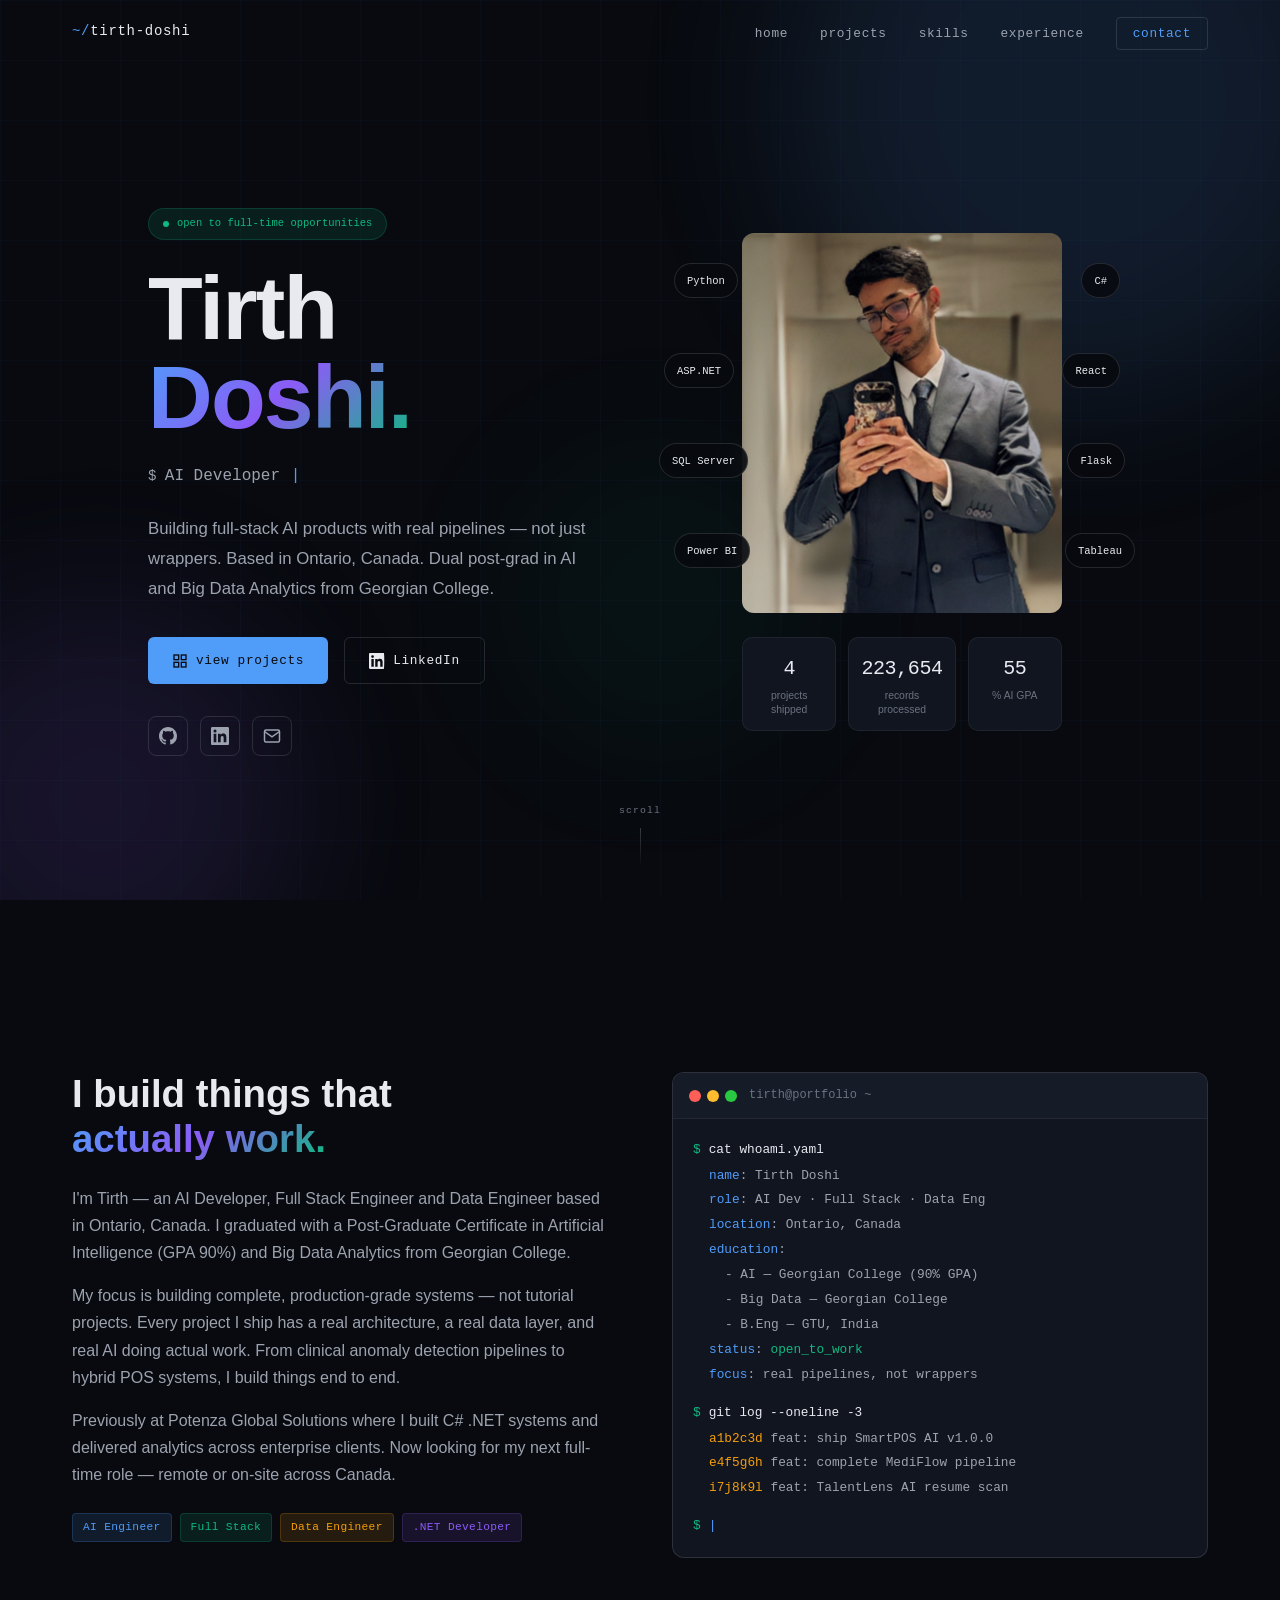
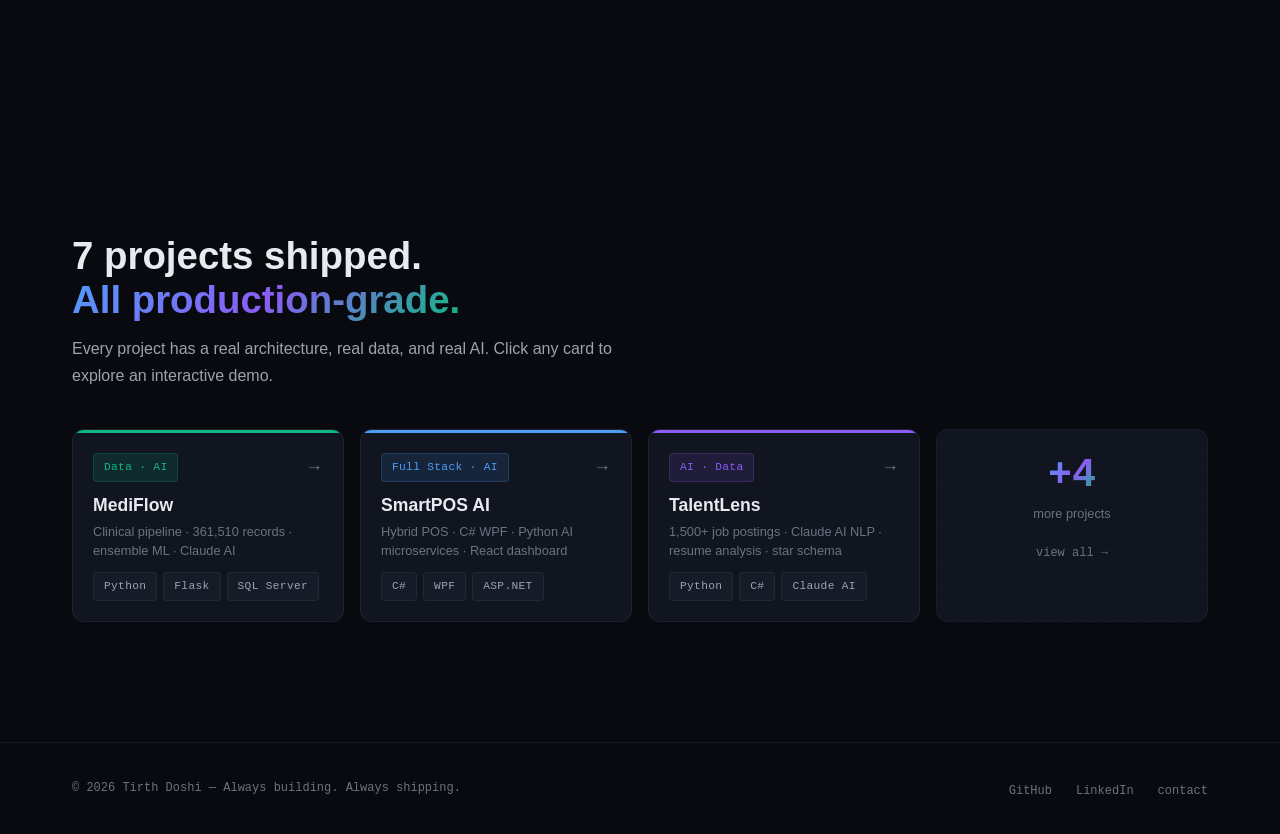
==== commit 8f3ce11e: "refactor:changes for struture based on previous changes" ====
--- a/index.html
+++ b/index.html
@@ -12,15 +12,13 @@
   <!-- NAV -->
   <nav>
     <div class="nav-inner">
-      <a href="index.html" class="nav-logo">
-        <span>~/</span>tirth-doshi
-      </a>
+      <a href="/" class="nav-logo"><span>~/</span>tirth-doshi</a>
       <ul class="nav-links">
-        <li><a href="index.html">home</a></li>
-        <li><a href="projects.html">projects</a></li>
-        <li><a href="skills.html">skills</a></li>
-        <li><a href="experience.html">experience</a></li>
-        <li><a href="contact.html" class="nav-cta">contact</a></li>
+        <li><a href="/">home</a></li>
+        <li><a href="/projects/">projects</a></li>
+        <li><a href="/skills/">skills</a></li>
+        <li><a href="/experience/">experience</a></li>
+        <li><a href="/contact/" class="nav-cta">contact</a></li>
       </ul>
       <button class="nav-hamburger" aria-label="Toggle menu">
         <span></span>
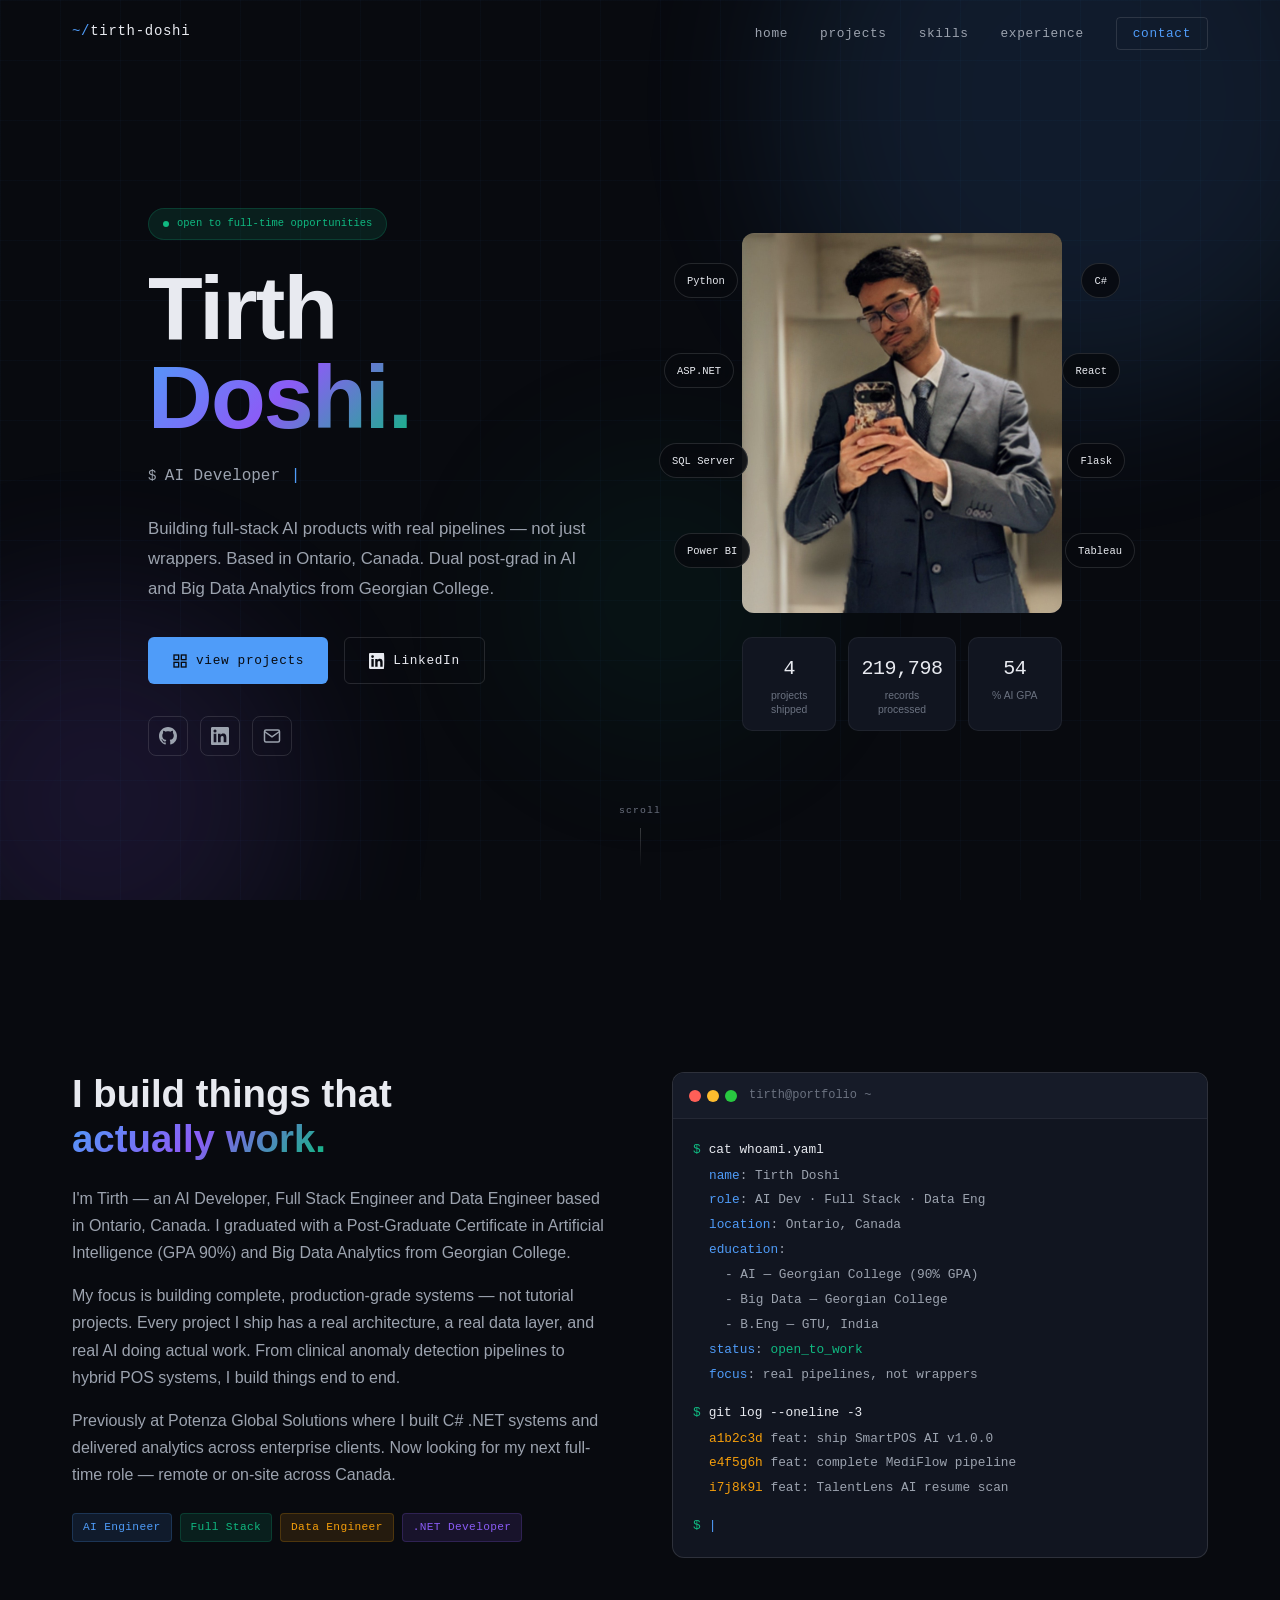
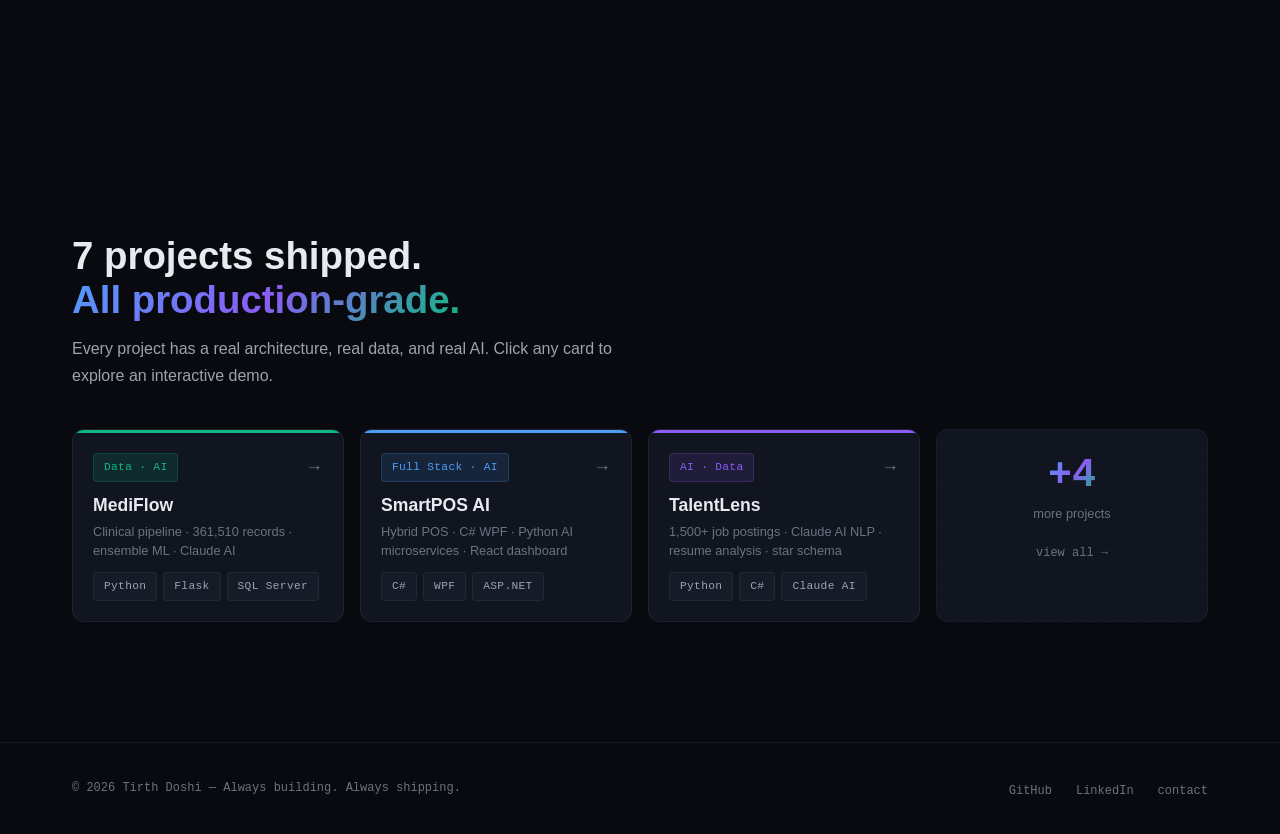
==== commit 971db7dd: "fix: white flash - inline critical CSS and simplified page transition" ====
--- a/index.html
+++ b/index.html
@@ -3,6 +3,11 @@
 <head>
   <meta charset="UTF-8">
   <meta name="viewport" content="width=device-width, initial-scale=1.0">
+  <style>
+    html, body { background: #080a0f; }
+    html { opacity: 0; transition: opacity 0.35s ease; }
+    html.ready { opacity: 1; }
+  </style>
   <title>Tirth Doshi — AI Developer & Software Engineer</title>
   <meta name="description" content="Tirth Doshi — AI Developer, Full Stack Engineer and Data Engineer based in Ontario, Canada. Building full-stack AI products with real pipelines.">
   <link rel="stylesheet" href="style.css">
--- a/style.css
+++ b/style.css
@@ -458,7 +458,7 @@
   }
 }
 
-/* PAGE TRANSITIONS */
+/* PAGE TRANSITIONS
 html {
   opacity: 0;
   transition: opacity 0.3s ease;
@@ -472,7 +472,7 @@
 html.page-leaving {
   opacity: 0;
   pointer-events: none;
-}
+} */
 
 /* HOVER LIFT */
 .hover-lift {
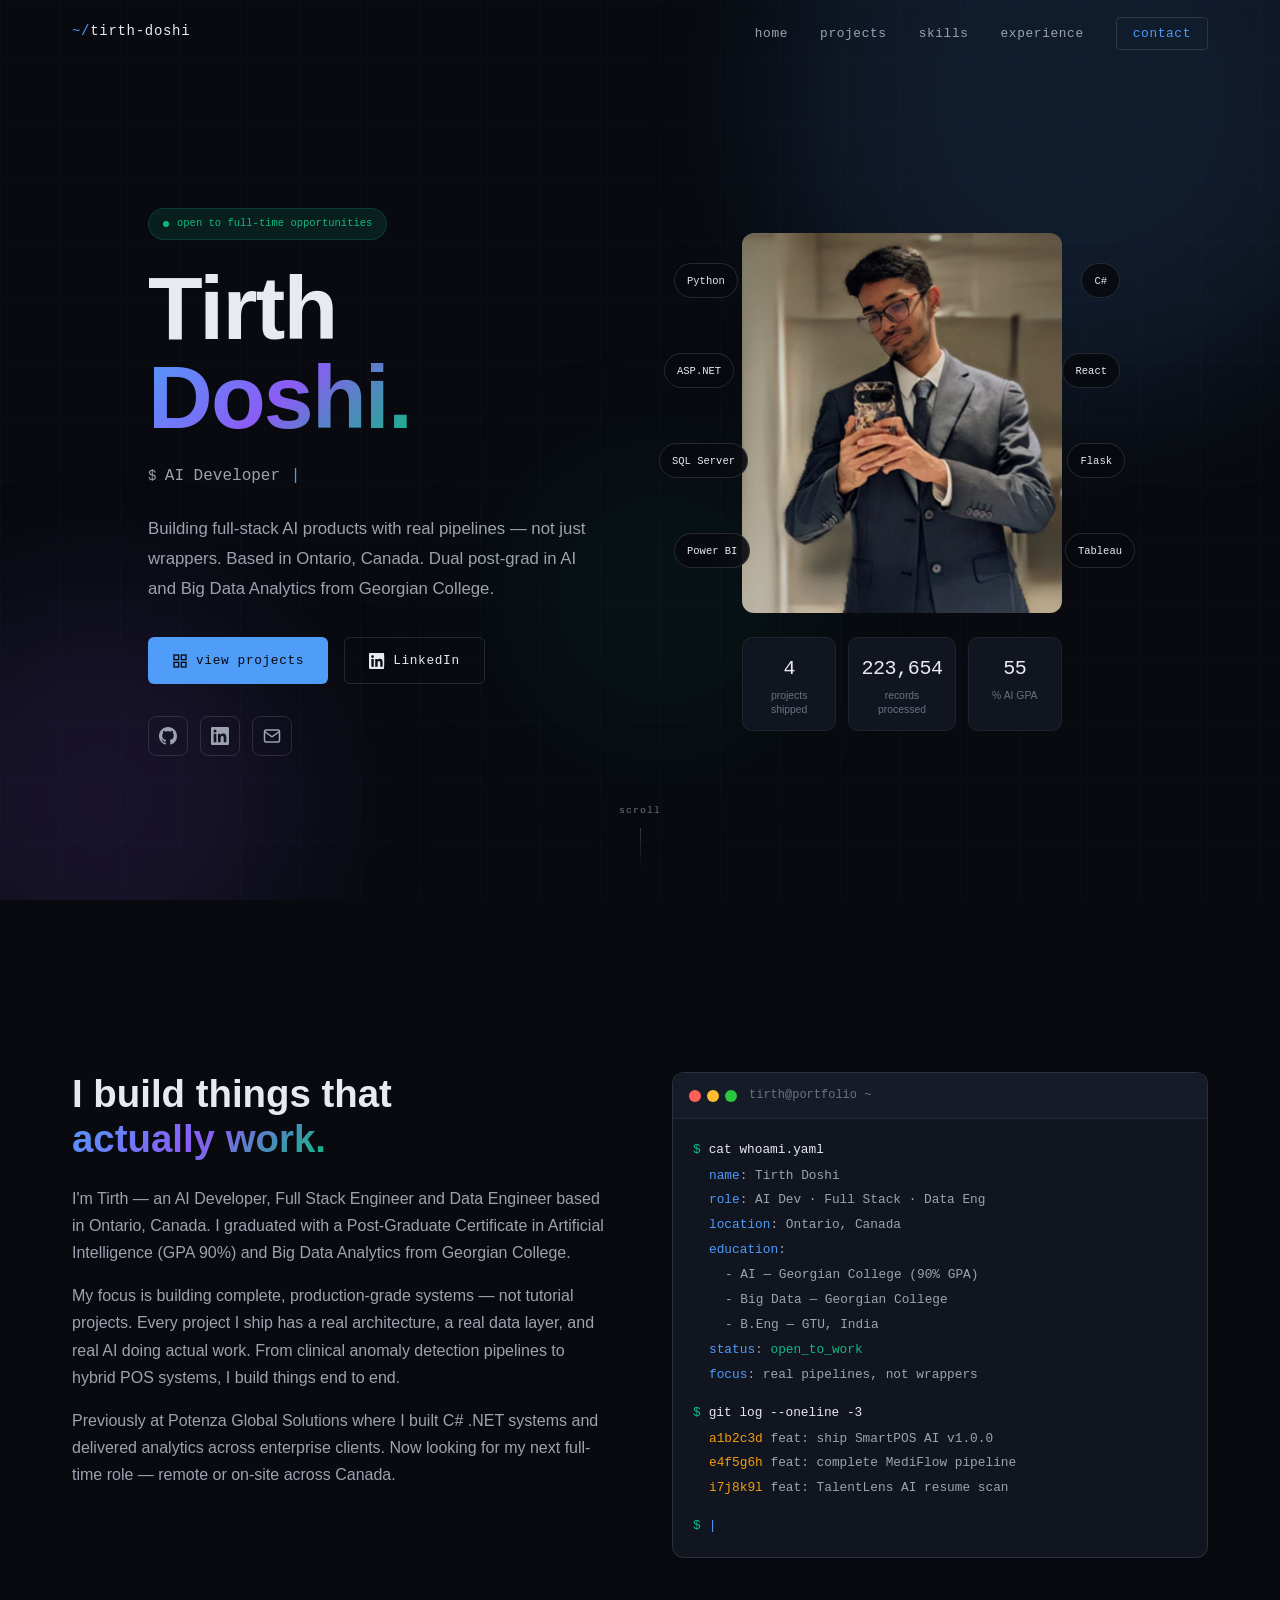
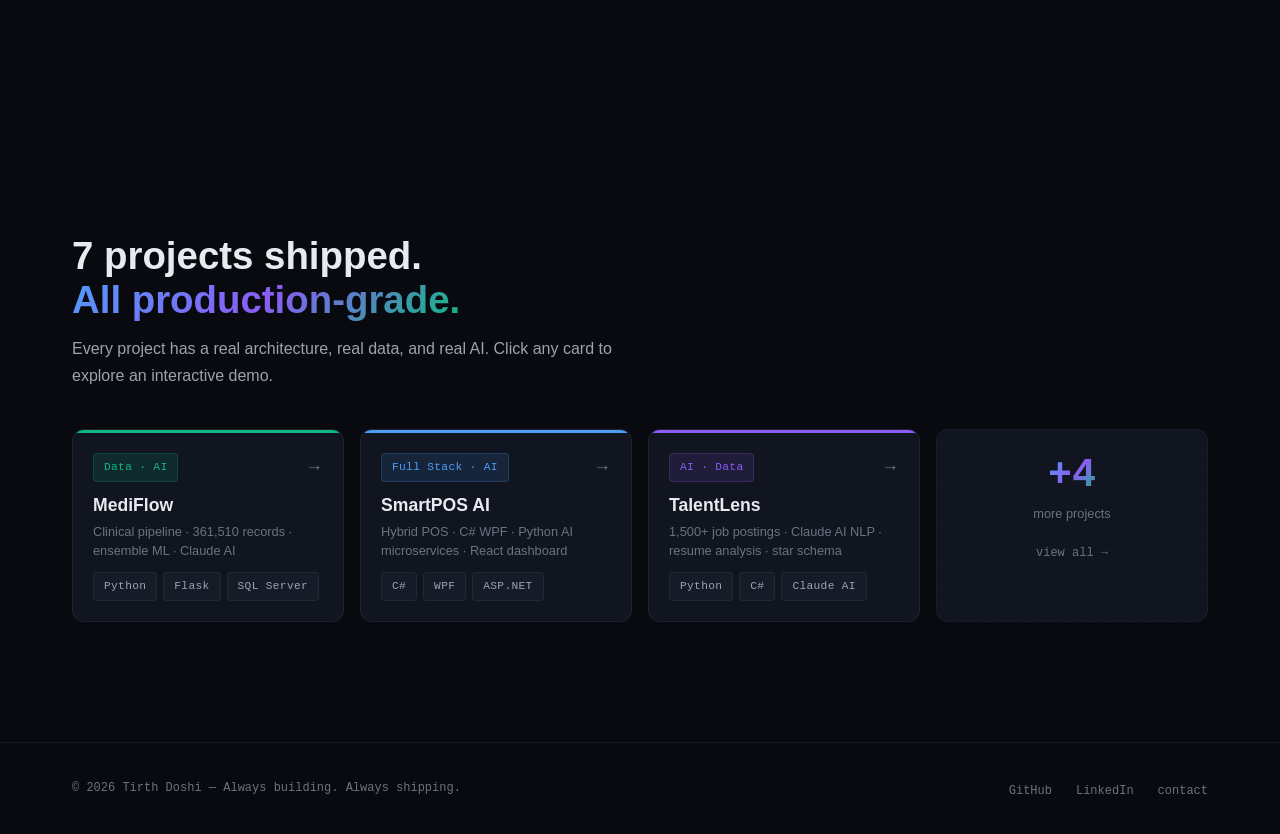
==== commit 14a4fd33: "fix: add theme-color meta and force dark background to eliminate white flash" ====
--- a/index.html
+++ b/index.html
@@ -2,9 +2,10 @@
 <html lang="en">
 <head>
   <meta charset="UTF-8">
+  <meta name="theme-color" content="#080a0f">
   <meta name="viewport" content="width=device-width, initial-scale=1.0">
   <style>
-    html, body { background: #080a0f; }
+    html, body { background: #080a0f !important; background-color: #080a0f !important; }
     html { opacity: 0; transition: opacity 0.35s ease; }
     html.ready { opacity: 1; }
   </style>
--- a/style.css
+++ b/style.css
@@ -1372,4 +1372,3408 @@
 .proj-card:last-child:nth-child(odd) {
   grid-column: 1 / -1;
   max-width: 600px;
+}
+
+
+/* DEMO PAGES — SHARED STYLES */
+
+/* DEMO HERO */
+.demo-hero {
+  padding: calc(var(--nav-h) + 3rem) 0 3rem;
+  position: relative;
+  overflow: hidden;
+}
+
+.demo-hero-bg {
+  position: absolute;
+  inset: 0;
+  pointer-events: none;
+}
+
+.demo-orb {
+  position: absolute;
+  width: 600px; height: 600px;
+  border-radius: 50%;
+  filter: blur(100px);
+  opacity: 0.07;
+  top: -200px; right: -100px;
+}
+
+.demo-back { margin-bottom: 2rem; }
+
+.back-link {
+  display: inline-flex;
+  align-items: center;
+  gap: 0.5rem;
+  font-family: var(--font-mono);
+  font-size: 0.8rem;
+  color: var(--text3);
+  transition: color 0.2s ease;
+}
+
+.back-link:hover { color: var(--text); }
+
+.demo-number {
+  font-size: 0.75rem;
+  color: var(--text3);
+  letter-spacing: 0.1em;
+  margin-bottom: 0.75rem;
+}
+
+.demo-hero h1 {
+  font-size: clamp(2.5rem, 5vw, 4rem);
+  margin-bottom: 0.5rem;
+}
+
+.demo-subtitle {
+  font-family: var(--font-mono);
+  font-size: 0.9rem;
+  color: var(--text3);
+  margin-bottom: 1.25rem !important;
+}
+
+.demo-hero-left p {
+  max-width: 52ch;
+  margin-bottom: 1.5rem;
+}
+
+.demo-hero-tags {
+  display: flex;
+  flex-wrap: wrap;
+  gap: 0.5rem;
+  margin-bottom: 1.5rem;
+}
+
+.demo-hero-actions {
+  display: flex;
+  gap: 1rem;
+  flex-wrap: wrap;
+}
+
+.demo-hero-inner {
+  display: grid;
+  grid-template-columns: 1fr auto;
+  gap: 4rem;
+  align-items: start;
+  position: relative;
+  z-index: 1;
+}
+
+/* DEMO STATS */
+.demo-hero-stats {
+  display: grid;
+  grid-template-columns: 1fr 1fr;
+  gap: 0.75rem;
+  min-width: 280px;
+}
+
+.demo-stat-card {
+  background: var(--surface);
+  border: 1px solid var(--border);
+  border-radius: 10px;
+  padding: 1rem;
+  text-align: center;
+  transition: border-color 0.2s;
+}
+
+.demo-stat-card:hover { border-color: var(--border2); }
+
+.demo-stat-num {
+  display: block;
+  font-size: 1.4rem;
+  font-weight: 500;
+  color: var(--text);
+  letter-spacing: -0.02em;
+}
+
+.demo-stat-label {
+  display: block;
+  font-size: 0.65rem;
+  color: var(--text3);
+  margin-top: 0.25rem;
+  line-height: 1.3;
+}
+
+/* ARCHITECTURE */
+.arch-flow {
+  display: flex;
+  align-items: center;
+  gap: 0;
+  margin-top: 2rem;
+  flex-wrap: wrap;
+  gap: 0.5rem;
+}
+
+.arch-node {
+  display: flex;
+  flex-direction: column;
+  align-items: center;
+  gap: 0.5rem;
+  text-align: center;
+  min-width: 100px;
+}
+
+.arch-icon {
+  width: 48px; height: 48px;
+  border-radius: 12px;
+  border: 1px solid;
+  display: flex;
+  align-items: center;
+  justify-content: center;
+}
+
+.arch-label {
+  font-family: var(--font-mono);
+  font-size: 0.75rem;
+  color: var(--text);
+  font-weight: 500;
+}
+
+.arch-sub {
+  font-size: 0.65rem;
+  color: var(--text3);
+}
+
+.arch-arrow {
+  color: var(--text3);
+  font-size: 1.2rem;
+  flex-shrink: 0;
+  margin: 0 0.25rem;
+  padding-bottom: 1.5rem;
+}
+
+/* reduce gap on demo pages */
+.demo-arch { padding-bottom: 2rem; }
+.demo-interactive { padding-top: 2rem; }
+.demo-tech { padding-top: 2rem; }
+.demo-nav-projects { padding-top: 2rem; }
+
+/* MEDIFLOW DEMO */
+.mediflow-demo {
+  display: grid;
+  grid-template-columns: 220px 1fr;
+  gap: 1rem;
+  margin-top: 2rem;
+  height: 600px;
+}
+
+.mf-patients {
+  background: var(--surface);
+  border: 1px solid var(--border);
+  border-radius: 12px;
+  overflow: hidden;
+  display: flex;
+  flex-direction: column;
+}
+
+.mf-patients-label {
+  padding: 0.875rem 1rem;
+  font-size: 0.7rem;
+  color: var(--text3);
+  letter-spacing: 0.1em;
+  border-bottom: 1px solid var(--border);
+  text-transform: uppercase;
+}
+
+.mf-patient-list {
+  flex: 1;
+  overflow-y: auto;
+}
+
+.mf-patient {
+  padding: 0.875rem 1rem;
+  border-bottom: 1px solid var(--border);
+  cursor: pointer;
+  display: flex;
+  align-items: center;
+  justify-content: space-between;
+  gap: 0.5rem;
+  transition: background 0.15s ease;
+}
+
+.mf-patient:hover { background: var(--surface2); }
+.mf-patient.active { background: var(--surface2); border-left: 2px solid #10b981; }
+
+.mf-patient-info {
+  display: flex;
+  flex-direction: column;
+  gap: 0.2rem;
+}
+
+.mf-patient-name {
+  font-size: 0.8rem;
+  color: var(--text);
+  font-weight: 500;
+}
+
+.mf-patient-id {
+  font-size: 0.65rem;
+  color: var(--text3);
+}
+
+.mf-risk-badge {
+  font-family: var(--font-mono);
+  font-size: 0.6rem;
+  padding: 0.2rem 0.4rem;
+  border-radius: 4px;
+  white-space: nowrap;
+}
+
+.mf-risk-high     { background: rgba(239,68,68,0.15);   color: #ef4444; }
+.mf-risk-medium   { background: rgba(245,158,11,0.15);  color: #f59e0b; }
+.mf-risk-low      { background: rgba(16,185,129,0.15);  color: #10b981; }
+.mf-risk-critical { background: rgba(239,68,68,0.25);   color: #ff6b6b; }
+
+.mf-main {
+  display: grid;
+  grid-template-rows: 1fr auto auto;
+  gap: 0.75rem;
+  min-height: 0;
+}
+
+.mf-chart-wrap {
+  background: var(--surface);
+  border: 1px solid var(--border);
+  border-radius: 12px;
+  padding: 1rem;
+  display: flex;
+  flex-direction: column;
+  gap: 0.75rem;
+  min-height: 0;
+}
+
+.mf-chart-header {
+  display: flex;
+  align-items: center;
+  justify-content: space-between;
+  flex-wrap: wrap;
+  gap: 0.5rem;
+}
+
+.mf-chart-title {
+  font-size: 0.75rem;
+  color: var(--text2);
+}
+
+.mf-chart-tabs {
+  display: flex;
+  gap: 0.25rem;
+}
+
+.mf-tab {
+  padding: 0.25rem 0.625rem;
+  background: transparent;
+  border: 1px solid var(--border);
+  border-radius: 4px;
+  font-family: var(--font-mono);
+  font-size: 0.65rem;
+  color: var(--text3);
+  cursor: pointer;
+  transition: all 0.15s ease;
+}
+
+.mf-tab:hover { border-color: var(--border2); color: var(--text2); }
+.mf-tab.active {
+  background: rgba(16,185,129,0.12);
+  border-color: rgba(16,185,129,0.3);
+  color: #10b981;
+}
+
+.mf-chart-legend {
+  display: flex;
+  gap: 1rem;
+}
+
+.mf-legend-item {
+  display: flex;
+  align-items: center;
+  gap: 0.375rem;
+  font-size: 0.7rem;
+  color: var(--text3);
+  font-family: var(--font-mono);
+}
+
+.mf-legend-dot {
+  width: 8px; height: 8px;
+  border-radius: 50%;
+}
+
+#vitalsChart {
+  flex: 1;
+  min-height: 0;
+  cursor: pointer;
+}
+
+.mf-explain-wrap {
+  background: var(--surface);
+  border: 1px solid var(--border);
+  border-radius: 12px;
+  overflow: hidden;
+}
+
+.mf-explain-header {
+  padding: 0.75rem 1rem;
+  border-bottom: 1px solid var(--border);
+  display: flex;
+  align-items: center;
+  justify-content: space-between;
+  background: var(--surface2);
+}
+
+.mf-explain-title {
+  display: flex;
+  align-items: center;
+  gap: 0.5rem;
+  font-size: 0.75rem;
+  color: var(--text2);
+}
+
+.mf-explain-badge {
+  font-size: 0.65rem;
+  padding: 0.2rem 0.5rem;
+  border: 1px solid var(--border2);
+  border-radius: 4px;
+  color: var(--text3);
+  transition: all 0.3s ease;
+}
+
+.mf-explain-body {
+  padding: 1rem;
+  min-height: 80px;
+  max-height: 120px;
+  overflow-y: auto;
+}
+
+.mf-explain-placeholder {
+  color: var(--text3);
+  font-size: 0.8rem;
+  font-style: italic;
+  max-width: none;
+}
+
+.mf-summary {
+  background: var(--surface);
+  border: 1px solid var(--border);
+  border-radius: 12px;
+  overflow: hidden;
+}
+
+.mf-summary-header {
+  padding: 0.75rem 1rem;
+  font-size: 0.7rem;
+  color: var(--text3);
+  letter-spacing: 0.1em;
+  text-transform: uppercase;
+  border-bottom: 1px solid var(--border);
+  background: var(--surface2);
+}
+
+.mf-summary-body {
+  padding: 0.75rem 1rem;
+  display: grid;
+  grid-template-columns: repeat(4, 1fr);
+  gap: 0.5rem;
+}
+
+.mf-summary-row {
+  display: flex;
+  flex-direction: column;
+  gap: 0.2rem;
+  font-size: 0.75rem;
+}
+
+.mf-summary-row span:first-child {
+  color: var(--text3);
+  font-size: 0.65rem;
+  font-family: var(--font-mono);
+}
+
+.mf-summary-row span:last-child {
+  color: var(--text);
+}
+
+/* TECH GRID */
+.tech-grid {
+  display: grid;
+  grid-template-columns: repeat(4, 1fr);
+  gap: 1.5rem;
+  margin-top: 1.5rem;
+}
+
+.tech-group-label {
+  font-size: 0.7rem;
+  color: var(--text3);
+  letter-spacing: 0.1em;
+  text-transform: uppercase;
+  margin-bottom: 0.75rem;
+}
+
+.tech-tags {
+  display: flex;
+  flex-wrap: wrap;
+  gap: 0.375rem;
+}
+
+/* PROJECT NAV */
+.proj-nav-inner {
+  display: flex;
+  align-items: center;
+  justify-content: space-between;
+  gap: 1rem;
+}
+
+.proj-nav-next {
+  display: flex;
+  align-items: center;
+  justify-content: space-between;
+  gap: 2rem;
+  padding: 1.25rem 1.5rem;
+  background: var(--surface);
+  border: 1px solid var(--border);
+  border-radius: 12px;
+  text-decoration: none;
+  color: inherit;
+  min-width: 380px;
+  transition: all 0.3s ease;
+}
+
+.proj-nav-next h3 { margin: 0.25rem 0; font-size: 1.2rem; }
+.proj-nav-next p  { color: var(--text3); font-size: 0.8rem; margin: 0; max-width: none; }
+
+.proj-nav-arrow {
+  font-size: 1.5rem;
+  color: var(--text3);
+  transition: transform 0.2s ease;
+}
+
+.proj-nav-next:hover .proj-nav-arrow {
+  transform: translateX(4px);
+  color: var(--text);
+}
+
+.proj-nav-prev {
+  display: flex;
+  align-items: center;
+  gap: 1rem;
+  padding: 1.25rem 1.5rem;
+  background: var(--surface);
+  border: 1px solid var(--border);
+  border-radius: 12px;
+  text-decoration: none;
+  color: inherit;
+  min-width: 280px;
+  transition: all 0.3s ease;
+}
+
+.proj-nav-prev h3 { margin: 0.25rem 0; font-size: 1.2rem; }
+.proj-nav-prev p  { color: var(--text3); font-size: 0.8rem; margin: 0; max-width: none; }
+
+.proj-nav-prev:hover .proj-nav-arrow {
+  transform: translateX(-4px);
+  color: var(--text);
+}
+
+/* RESPONSIVE DEMO */
+@media (max-width: 1024px) {
+  .demo-hero-inner {
+    grid-template-columns: 1fr;
+  }
+
+  .demo-hero-stats {
+    grid-template-columns: repeat(4, 1fr);
+    min-width: unset;
+  }
+
+  .tech-grid {
+    grid-template-columns: repeat(2, 1fr);
+  }
+
+  .mediflow-demo {
+    grid-template-columns: 1fr;
+    height: auto;
+  }
+
+  .mf-patient-list {
+    display: grid;
+    grid-template-columns: repeat(2, 1fr);
+  }
+
+  .arch-flow {
+    justify-content: center;
+  }
+}
+
+@media (max-width: 768px) {
+  .demo-hero-stats {
+    grid-template-columns: repeat(2, 1fr);
+  }
+
+  .tech-grid {
+    grid-template-columns: 1fr;
+  }
+
+  .proj-nav-next {
+    min-width: unset;
+    width: 100%;
+  }
+
+  .mf-summary-body {
+    grid-template-columns: repeat(2, 1fr);
+  }
+}
+
+/* SMARTPOS AI DEMO STYLES */
+
+.pos-tabs {
+  display: flex;
+  gap: 0.5rem;
+  margin: 1.5rem 0 1rem;
+  flex-wrap: wrap;
+}
+
+.pos-tab {
+  display: inline-flex;
+  align-items: center;
+  gap: 0.5rem;
+  padding: 0.5rem 1rem;
+  background: transparent;
+  border: 1px solid var(--border2);
+  border-radius: 8px;
+  font-family: var(--font-mono);
+  font-size: 0.75rem;
+  color: var(--text2);
+  cursor: pointer;
+  transition: all 0.2s ease;
+}
+
+.pos-tab:hover { border-color: var(--border3); color: var(--text); }
+.pos-tab.active {
+  background: var(--blue-dim);
+  border-color: var(--blue);
+  color: var(--blue);
+}
+
+.pos-view { display: none; }
+.pos-view.active { display: block; }
+
+/* RECEIPT */
+.pos-receipt {
+  background: var(--surface);
+  border: 1px solid var(--border);
+  border-radius: 12px;
+  padding: 1rem;
+}
+
+/* TERMINAL */
+.pos-terminal {
+  display: grid;
+  grid-template-columns: 1fr 340px;
+  gap: 1rem;
+  height: 560px;
+}
+
+.pos-products {
+  background: var(--surface);
+  border: 1px solid var(--border);
+  border-radius: 12px;
+  display: flex;
+  flex-direction: column;
+  overflow: hidden;
+}
+
+.pos-products-header {
+  padding: 0.875rem 1rem;
+  border-bottom: 1px solid var(--border);
+  background: var(--surface2);
+  display: flex;
+  align-items: center;
+  justify-content: space-between;
+  gap: 0.5rem;
+  font-family: var(--font-mono);
+  font-size: 0.75rem;
+  color: var(--text3);
+  flex-wrap: wrap;
+}
+
+.pos-category-tabs {
+  display: flex;
+  gap: 0.25rem;
+  flex-wrap: wrap;
+}
+
+.pos-cat-tab {
+  padding: 0.2rem 0.5rem;
+  background: transparent;
+  border: 1px solid var(--border);
+  border-radius: 4px;
+  font-family: var(--font-mono);
+  font-size: 0.65rem;
+  color: var(--text3);
+  cursor: pointer;
+  transition: all 0.15s ease;
+}
+
+.pos-cat-tab:hover { color: var(--text2); border-color: var(--border2); }
+.pos-cat-tab.active {
+  background: var(--blue-dim);
+  border-color: var(--blue);
+  color: var(--blue);
+}
+
+.pos-product-grid {
+  flex: 1;
+  overflow-y: auto;
+  display: grid;
+  grid-template-columns: repeat(3, 1fr);
+  gap: 0.5rem;
+  padding: 0.75rem;
+  align-content: start;
+}
+
+.pos-product {
+  background: var(--surface2);
+  border: 1px solid var(--border);
+  border-radius: 8px;
+  padding: 0.75rem;
+  cursor: pointer;
+  display: flex;
+  flex-direction: column;
+  gap: 0.25rem;
+  transition: all 0.15s ease;
+}
+
+.pos-product:hover {
+  border-color: var(--blue);
+  background: var(--blue-dim);
+}
+
+.pos-product-name {
+  font-size: 0.8rem;
+  color: var(--text);
+  font-weight: 500;
+  line-height: 1.3;
+}
+
+.pos-product-price {
+  font-size: 0.9rem;
+  color: var(--blue);
+  font-weight: 500;
+}
+
+.pos-product-stock {
+  font-size: 0.65rem;
+}
+
+/* CART */
+.pos-cart {
+  background: var(--surface);
+  border: 1px solid var(--border);
+  border-radius: 12px;
+  display: flex;
+  flex-direction: column;
+  overflow: hidden;
+}
+
+.pos-cart-header {
+  padding: 0.875rem 1rem;
+  border-bottom: 1px solid var(--border);
+  background: var(--surface2);
+  font-size: 0.75rem;
+  color: var(--text3);
+  display: flex;
+  align-items: center;
+  gap: 0.5rem;
+}
+
+.pos-cart-items {
+  flex: 1;
+  overflow-y: auto;
+  padding: 0.5rem;
+}
+
+.pos-empty {
+  font-size: 0.75rem;
+  color: var(--text3);
+  text-align: center;
+  padding: 2rem;
+}
+
+.pos-cart-item {
+  padding: 0.625rem 0.5rem;
+  border-bottom: 1px solid var(--border);
+  display: flex;
+  flex-direction: column;
+  gap: 0.375rem;
+}
+
+.pos-cart-item-info {
+  display: flex;
+  justify-content: space-between;
+  align-items: center;
+}
+
+.pos-cart-item-name {
+  font-size: 0.8rem;
+  color: var(--text);
+}
+
+.pos-cart-item-price {
+  font-size: 0.8rem;
+  color: var(--text);
+}
+
+.pos-cart-item-controls {
+  display: flex;
+  align-items: center;
+  gap: 0.375rem;
+}
+
+.pos-qty-btn {
+  width: 22px; height: 22px;
+  background: var(--surface2);
+  border: 1px solid var(--border2);
+  border-radius: 4px;
+  color: var(--text);
+  font-size: 0.9rem;
+  cursor: pointer;
+  display: flex;
+  align-items: center;
+  justify-content: center;
+  transition: all 0.15s ease;
+}
+
+.pos-qty-btn:hover { background: var(--surface3); }
+
+.pos-cart-item-controls .mono {
+  font-size: 0.8rem;
+  min-width: 20px;
+  text-align: center;
+}
+
+.pos-remove-btn {
+  margin-left: auto;
+  background: transparent;
+  border: none;
+  color: var(--text3);
+  font-size: 1rem;
+  cursor: pointer;
+  padding: 0 4px;
+  transition: color 0.15s;
+}
+
+.pos-remove-btn:hover { color: var(--red); }
+
+.pos-cart-footer {
+  padding: 0.75rem;
+  border-top: 1px solid var(--border);
+  background: var(--surface2);
+  display: flex;
+  flex-direction: column;
+  gap: 0.5rem;
+}
+
+.pos-totals { display: flex; flex-direction: column; gap: 0.25rem; }
+
+.pos-total-row {
+  display: flex;
+  justify-content: space-between;
+  font-size: 0.8rem;
+  color: var(--text2);
+}
+
+.pos-total-final {
+  color: var(--text);
+  font-size: 0.95rem;
+  padding-top: 0.375rem;
+  border-top: 1px solid var(--border2);
+  margin-top: 0.25rem;
+}
+
+.pos-payment-btns {
+  display: grid;
+  grid-template-columns: 1fr 1fr;
+  gap: 0.5rem;
+}
+
+.pos-pay-btn {
+  padding: 0.625rem;
+  border-radius: 6px;
+  font-family: var(--font-mono);
+  font-size: 0.75rem;
+  cursor: pointer;
+  display: flex;
+  align-items: center;
+  justify-content: center;
+  gap: 0.375rem;
+  transition: all 0.15s ease;
+  border: none;
+}
+
+.pos-pay-cash {
+  background: var(--green);
+  color: #080a0f;
+}
+
+.pos-pay-cash:hover { background: #0ea572; }
+
+.pos-pay-card {
+  background: var(--blue);
+  color: #080a0f;
+}
+
+.pos-pay-card:hover { background: #6aabfa; }
+
+.pos-clear-btn {
+  background: transparent;
+  border: 1px solid var(--border2);
+  border-radius: 6px;
+  font-family: var(--font-mono);
+  font-size: 0.7rem;
+  color: var(--text3);
+  cursor: pointer;
+  padding: 0.375rem;
+  transition: all 0.15s ease;
+}
+
+.pos-clear-btn:hover { border-color: var(--red); color: var(--red); }
+
+/* RECEIPT */
+.pos-receipt {
+  display: flex;
+  align-items: center;
+  justify-content: center;
+  min-height: 400px;
+}
+
+.receipt-inner {
+  background: var(--surface);
+  border: 1px solid var(--border2);
+  border-radius: 16px;
+  padding: 2rem;
+  width: 100%;
+  max-width: 420px;
+}
+
+.receipt-header {
+  text-align: center;
+  margin-bottom: 1.5rem;
+}
+
+.receipt-check {
+  width: 56px; height: 56px;
+  background: var(--green-dim);
+  border: 1px solid rgba(16,185,129,0.3);
+  border-radius: 50%;
+  display: flex;
+  align-items: center;
+  justify-content: center;
+  margin: 0 auto 1rem;
+}
+
+.receipt-header h3 { margin-bottom: 0.25rem; }
+.receipt-header p  { font-size: 0.8rem; }
+
+.receipt-items {
+  border-top: 1px solid var(--border);
+  border-bottom: 1px solid var(--border);
+  padding: 0.75rem 0;
+  margin-bottom: 0.75rem;
+  display: flex;
+  flex-direction: column;
+  gap: 0.375rem;
+}
+
+.receipt-item {
+  display: flex;
+  justify-content: space-between;
+  font-size: 0.85rem;
+  color: var(--text2);
+}
+
+.receipt-totals { display: flex; flex-direction: column; gap: 0.25rem; }
+
+.receipt-row {
+  display: flex;
+  justify-content: space-between;
+  font-size: 0.85rem;
+  color: var(--text2);
+}
+
+.receipt-final {
+  color: var(--text);
+  font-size: 1rem;
+  font-weight: 500;
+  padding-top: 0.5rem;
+  border-top: 1px solid var(--border2);
+  margin-top: 0.25rem;
+}
+
+/* ─── DASHBOARD ─── */
+.pos-dashboard { display: flex; flex-direction: column; gap: 1rem; }
+
+.dash-kpis {
+  display: grid;
+  grid-template-columns: repeat(4, 1fr);
+  gap: 0.75rem;
+}
+
+.dash-kpi {
+  background: var(--surface);
+  border: 1px solid var(--border);
+  border-radius: 10px;
+  padding: 1rem;
+  display: flex;
+  flex-direction: column;
+  gap: 0.25rem;
+}
+
+.dash-kpi-label {
+  font-size: 0.65rem;
+  color: var(--text3);
+  letter-spacing: 0.08em;
+  text-transform: uppercase;
+}
+
+.dash-kpi-value {
+  font-size: 1.5rem;
+  font-weight: 600;
+  font-family: var(--font-display);
+  color: var(--text);
+}
+
+.dash-kpi-change {
+  font-size: 0.7rem;
+  font-family: var(--font-mono);
+}
+
+.dash-kpi-change.positive { color: var(--green); }
+.dash-kpi-change.negative { color: var(--red); }
+
+.dash-charts {
+  display: grid;
+  grid-template-columns: 1fr 1fr;
+  gap: 1rem;
+}
+
+.dash-chart-card {
+  background: var(--surface);
+  border: 1px solid var(--border);
+  border-radius: 10px;
+  padding: 1rem;
+  display: flex;
+  flex-direction: column;
+  gap: 0.75rem;
+}
+
+.dash-chart-title {
+  font-size: 0.7rem;
+  color: var(--text3);
+  letter-spacing: 0.08em;
+  text-transform: uppercase;
+}
+
+.dash-categories { display: flex; flex-direction: column; gap: 0.625rem; }
+
+.dash-cat-row {
+  display: flex;
+  align-items: center;
+  gap: 0.75rem;
+}
+
+.dash-cat-bar-wrap {
+  flex: 1;
+  height: 6px;
+  background: var(--surface2);
+  border-radius: 3px;
+  overflow: hidden;
+}
+
+.dash-cat-bar {
+  height: 100%;
+  border-radius: 3px;
+  transition: width 0.6s ease;
+}
+
+.dash-transactions {
+  background: var(--surface);
+  border: 1px solid var(--border);
+  border-radius: 10px;
+  padding: 1rem;
+  display: flex;
+  flex-direction: column;
+  gap: 0.75rem;
+}
+
+.dash-tx-list { display: flex; flex-direction: column; gap: 0.375rem; }
+
+.dash-tx-row {
+  display: flex;
+  align-items: center;
+  gap: 1rem;
+  padding: 0.5rem 0.75rem;
+  border-radius: 6px;
+  background: var(--surface2);
+  border: 1px solid transparent;
+}
+
+.dash-tx-flagged {
+  border-color: rgba(239,68,68,0.2);
+  background: rgba(239,68,68,0.05);
+}
+
+/* ─── AI PANEL ─── */
+.pos-ai-panel { display: flex; flex-direction: column; gap: 1rem; }
+
+.ai-card {
+  background: var(--surface);
+  border: 1px solid var(--border);
+  border-radius: 12px;
+  padding: 1.25rem;
+  display: flex;
+  flex-direction: column;
+  gap: 1rem;
+}
+
+.ai-card-header {
+  display: flex;
+  align-items: center;
+  gap: 0.5rem;
+  font-family: var(--font-mono);
+  font-size: 0.75rem;
+  color: var(--text3);
+  letter-spacing: 0.05em;
+}
+
+.ai-bottom {
+  display: grid;
+  grid-template-columns: 1fr 1fr;
+  gap: 1rem;
+}
+
+.ai-segments { display: flex; flex-direction: column; gap: 0.75rem; }
+
+.ai-segment {
+  display: flex;
+  align-items: center;
+  gap: 0.75rem;
+  font-family: var(--font-mono);
+  font-size: 0.75rem;
+}
+
+.ai-segment-bar {
+  height: 8px;
+  border-radius: 4px;
+  min-width: 8px;
+  transition: width 0.6s ease;
+}
+
+.ai-anomalies { display: flex; flex-direction: column; gap: 0.75rem; }
+
+.ai-anomaly-item {
+  display: flex;
+  align-items: flex-start;
+  gap: 0.75rem;
+  padding: 0.75rem;
+  background: var(--surface2);
+  border-radius: 8px;
+  border: 1px solid var(--border);
+}
+
+.ai-anomaly-high { border-color: rgba(239,68,68,0.2); }
+
+.ai-anomaly-dot {
+  width: 8px;
+  height: 8px;
+  border-radius: 50%;
+  margin-top: 4px;
+  flex-shrink: 0;
+}
+
+.ai-anomaly-title {
+  display: block;
+  font-size: 0.8rem;
+  color: var(--text);
+  margin-bottom: 0.2rem;
+}
+
+.ai-anomaly-sub {
+  display: block;
+  font-size: 0.7rem;
+  color: var(--text3);
+}
+
+.ai-anomaly-item > div { flex: 1; }
+
+/* RESPONSIVE SMARTPOS  */
+@media (max-width: 900px) {
+  .pos-terminal { grid-template-columns: 1fr; height: auto; }
+  .dash-kpis { grid-template-columns: repeat(2, 1fr); }
+  .dash-charts { grid-template-columns: 1fr; }
+  .ai-bottom { grid-template-columns: 1fr; }
+  .pos-product-grid { grid-template-columns: repeat(2, 1fr); }
+}
+
+/* TALENTLENS DEMO STYLES */
+
+/* ─── SEARCH ─── */
+.tl-skill-panel { display: flex; flex-direction: column; gap: 1rem; }
+
+.tl-search-row {
+  display: flex;
+  flex-direction: column;
+  gap: 0.75rem;
+}
+
+.tl-search-wrap {
+  position: relative;
+  display: flex;
+  align-items: center;
+}
+
+.tl-search-wrap svg {
+  position: absolute;
+  left: 0.875rem;
+  color: var(--text3);
+  pointer-events: none;
+}
+
+.tl-search {
+  width: 100%;
+  padding: 0.75rem 1rem 0.75rem 2.5rem;
+  background: var(--surface);
+  border: 1px solid var(--border2);
+  border-radius: 8px;
+  font-family: var(--font-mono);
+  font-size: 0.85rem;
+  color: var(--text);
+  outline: none;
+  transition: border-color 0.2s ease;
+}
+
+.tl-search:focus { border-color: #8b5cf6; }
+.tl-search::placeholder { color: var(--text3); }
+
+.tl-role-pills {
+  display: flex;
+  flex-wrap: wrap;
+  gap: 0.375rem;
+}
+
+.tl-role-pill {
+  padding: 0.3rem 0.75rem;
+  background: transparent;
+  border: 1px solid var(--border2);
+  border-radius: 100px;
+  font-family: var(--font-mono);
+  font-size: 0.72rem;
+  color: var(--text2);
+  cursor: pointer;
+  transition: all 0.15s ease;
+}
+
+.tl-role-pill:hover { border-color: #8b5cf6; color: #8b5cf6; }
+.tl-role-pill.active {
+  background: rgba(139,92,246,0.12);
+  border-color: #8b5cf6;
+  color: #8b5cf6;
+}
+
+/* SKILL RESULTS */
+.tl-results {
+  display: grid;
+  grid-template-columns: 1fr 240px;
+  gap: 1rem;
+}
+
+.tl-results-header {
+  display: flex;
+  align-items: center;
+  justify-content: space-between;
+  margin-bottom: 1rem;
+}
+
+.tl-results-header .mono { font-size: 0.75rem; color: var(--text3); }
+
+.tl-job-count {
+  background: rgba(139,92,246,0.12);
+  color: #8b5cf6;
+  border: 1px solid rgba(139,92,246,0.2);
+  padding: 0.2rem 0.5rem;
+  border-radius: 4px;
+  font-size: 0.7rem !important;
+}
+
+.tl-skill-bars { display: flex; flex-direction: column; gap: 0.625rem; }
+
+.tl-skill-row {
+  display: flex;
+  align-items: center;
+  gap: 0.75rem;
+  opacity: 0;
+  animation: fadeUp 0.4s ease forwards;
+}
+
+.tl-skill-name {
+  font-size: 0.8rem;
+  color: var(--text2);
+  min-width: 160px;
+  font-family: var(--font-mono);
+}
+
+.tl-bar-wrap {
+  flex: 1;
+  height: 8px;
+  background: var(--surface2);
+  border-radius: 4px;
+  overflow: hidden;
+}
+
+.tl-bar {
+  height: 100%;
+  border-radius: 4px;
+  transition: width 0.8s cubic-bezier(0.4, 0, 0.2, 1);
+}
+
+.tl-skill-pct {
+  font-size: 0.75rem;
+  color: var(--text3);
+  min-width: 36px;
+  text-align: right;
+}
+
+/* RIGHT CARDS */
+.tl-results-right {
+  display: flex;
+  flex-direction: column;
+  gap: 0.75rem;
+}
+
+.tl-salary-card,
+.tl-trend-card,
+.tl-city-card {
+  background: var(--surface);
+  border: 1px solid var(--border);
+  border-radius: 10px;
+  padding: 0.875rem;
+}
+
+.tl-salary-label {
+  font-size: 0.65rem;
+  color: var(--text3);
+  letter-spacing: 0.08em;
+  text-transform: uppercase;
+  margin-bottom: 0.375rem;
+}
+
+.tl-salary-value {
+  font-size: 1rem;
+  font-weight: 600;
+  color: var(--text);
+  font-family: var(--font-display);
+}
+
+.tl-salary-sub {
+  font-size: 0.65rem;
+  color: var(--text3);
+  margin-top: 0.25rem;
+}
+
+.tl-trend-value {
+  display: flex;
+  align-items: center;
+  gap: 0.375rem;
+  font-size: 1rem;
+  font-weight: 600;
+  font-family: var(--font-display);
+}
+
+.tl-cities {
+  display: flex;
+  flex-wrap: wrap;
+  gap: 0.375rem;
+  margin-top: 0.375rem;
+}
+
+.tl-city-pill {
+  padding: 0.2rem 0.5rem;
+  background: rgba(139,92,246,0.1);
+  border: 1px solid rgba(139,92,246,0.2);
+  border-radius: 4px;
+  font-size: 0.7rem;
+  color: #8b5cf6;
+  font-family: var(--font-mono);
+}
+
+/* JOB LISTINGS */
+.tl-jobs-panel { display: flex; flex-direction: column; gap: 1rem; }
+
+.tl-jobs-filters {
+  display: flex;
+  gap: 0.75rem;
+  flex-wrap: wrap;
+}
+
+.tl-select {
+  padding: 0.5rem 0.875rem;
+  background: var(--surface);
+  border: 1px solid var(--border2);
+  border-radius: 6px;
+  font-family: var(--font-mono);
+  font-size: 0.75rem;
+  color: var(--text2);
+  outline: none;
+  cursor: pointer;
+  transition: border-color 0.2s ease;
+}
+
+.tl-select:focus { border-color: #8b5cf6; }
+
+.tl-jobs-list { display: flex; flex-direction: column; gap: 0.5rem; }
+
+.tl-job-card {
+  background: var(--surface);
+  border: 1px solid var(--border);
+  border-radius: 10px;
+  padding: 1rem 1.25rem;
+  display: flex;
+  align-items: center;
+  justify-content: space-between;
+  gap: 1rem;
+  transition: border-color 0.2s ease;
+}
+
+.tl-job-card:hover { border-color: rgba(139,92,246,0.3); }
+
+.tl-job-title {
+  font-size: 0.9rem;
+  font-weight: 500;
+  color: var(--text);
+  margin-bottom: 0.2rem;
+}
+
+.tl-job-company {
+  font-size: 0.75rem;
+  color: var(--text3);
+}
+
+.tl-job-right {
+  display: flex;
+  align-items: center;
+  gap: 0.5rem;
+  flex-wrap: wrap;
+  justify-content: flex-end;
+}
+
+.tl-job-salary {
+  font-size: 0.85rem;
+  color: #8b5cf6;
+  font-weight: 500;
+}
+
+/* RESUME ANALYZER */
+.tl-resume-panel {
+  display: grid;
+  grid-template-columns: 320px 1fr;
+  gap: 1rem;
+  min-height: 420px;
+}
+
+.tl-resume-left {
+  background: var(--surface);
+  border: 1px solid var(--border);
+  border-radius: 12px;
+  padding: 1.25rem;
+  display: flex;
+  flex-direction: column;
+  gap: 1rem;
+}
+
+.tl-resume-header {
+  font-size: 0.7rem;
+  color: var(--text3);
+  letter-spacing: 0.08em;
+  text-transform: uppercase;
+}
+
+.tl-resume-pills {
+  background: var(--surface2);
+  border: 1px solid var(--border);
+  border-radius: 8px;
+  padding: 0.625rem;
+  min-height: 100px;
+  display: flex;
+  flex-direction: column;
+  gap: 0.5rem;
+  flex: 1;
+}
+
+.tl-resume-pills-inner {
+  display: flex;
+  flex-wrap: wrap;
+  gap: 0.375rem;
+}
+
+.tl-resume-pill {
+  display: inline-flex;
+  align-items: center;
+  gap: 0.375rem;
+  padding: 0.25rem 0.5rem;
+  background: rgba(139,92,246,0.12);
+  border: 1px solid rgba(139,92,246,0.2);
+  border-radius: 4px;
+  font-size: 0.72rem;
+  color: #8b5cf6;
+  font-family: var(--font-mono);
+}
+
+.tl-resume-pill button {
+  background: none;
+  border: none;
+  color: #8b5cf6;
+  cursor: pointer;
+  font-size: 0.9rem;
+  line-height: 1;
+  padding: 0;
+  opacity: 0.7;
+  transition: opacity 0.15s;
+}
+
+.tl-resume-pill button:hover { opacity: 1; }
+
+.tl-pill-input {
+  background: transparent;
+  border: none;
+  font-family: var(--font-mono);
+  font-size: 0.75rem;
+  color: var(--text);
+  outline: none;
+  padding: 0.25rem 0;
+  width: 100%;
+}
+
+.tl-pill-input::placeholder { color: var(--text3); }
+
+.tl-resume-role-select { display: flex; flex-direction: column; }
+
+.tl-resume-right {
+  background: var(--surface);
+  border: 1px solid var(--border);
+  border-radius: 12px;
+  padding: 1.5rem;
+  display: flex;
+  align-items: center;
+  justify-content: center;
+}
+
+.tl-resume-placeholder {
+  text-align: center;
+  display: flex;
+  flex-direction: column;
+  align-items: center;
+  gap: 1rem;
+  color: var(--text3);
+}
+
+.tl-resume-placeholder p {
+  font-size: 0.85rem;
+  max-width: 28ch;
+  color: var(--text3);
+}
+
+/* ANALYSIS RESULTS */
+.tl-analysis {
+  display: flex;
+  gap: 2rem;
+  align-items: flex-start;
+  width: 100%;
+}
+
+.tl-score-ring {
+  display: flex;
+  flex-direction: column;
+  align-items: center;
+  gap: 0.5rem;
+  flex-shrink: 0;
+}
+
+.tl-score-label {
+  font-size: 0.7rem;
+  color: var(--text3);
+  font-family: var(--font-mono);
+  text-transform: uppercase;
+  letter-spacing: 0.08em;
+}
+
+.tl-score-role {
+  font-size: 0.7rem;
+  color: var(--text2);
+}
+
+.tl-analysis-detail {
+  flex: 1;
+  display: flex;
+  flex-direction: column;
+  gap: 1.25rem;
+}
+
+.tl-match-section { display: flex; flex-direction: column; gap: 0.5rem; }
+
+.tl-match-tags {
+  display: flex;
+  flex-wrap: wrap;
+  gap: 0.375rem;
+}
+
+/* RESPONSIVE TALENTLENS */
+@media (max-width: 900px) {
+  .tl-results { grid-template-columns: 1fr; }
+  .tl-resume-panel { grid-template-columns: 1fr; }
+  .tl-skill-name { min-width: 120px; }
+}
+
+/* RETAILPULSE ERP STYLES */
+
+.erp-shell {
+  display: flex;
+  flex-direction: column;
+  height: 580px;
+  background: var(--surface);
+  border: 1px solid var(--border);
+  border-radius: 14px;
+  overflow: hidden;
+  margin-top: 2rem;
+}
+
+/* TOP BAR */
+.erp-topbar {
+  display: flex;
+  align-items: center;
+  justify-content: space-between;
+  padding: 0 1.25rem;
+  height: 52px;
+  border-bottom: 1px solid var(--border);
+  background: var(--surface2);
+  flex-shrink: 0;
+  gap: 1rem;
+}
+
+.erp-topbar-left {
+  display: flex;
+  align-items: center;
+  gap: 0.75rem;
+  min-width: 160px;
+}
+
+.erp-sidebar-logo {
+  font-size: 0.8rem;
+  font-weight: 500;
+  color: var(--text);
+  letter-spacing: 0.05em;
+  font-family: var(--font-mono);
+}
+
+.erp-topbar-role {
+  font-size: 0.65rem;
+  color: var(--text3);
+  display: flex;
+  align-items: center;
+  gap: 0.3rem;
+  padding: 0.2rem 0.5rem;
+  background: var(--surface3);
+  border-radius: 4px;
+  border: 1px solid var(--border);
+  font-family: var(--font-mono);
+}
+
+.erp-topbar-date {
+  font-size: 0.65rem;
+  color: var(--text3);
+  min-width: 160px;
+  text-align: right;
+  font-family: var(--font-mono);
+}
+
+/* MODULE SWITCHER */
+.erp-module-switcher {
+  display: flex;
+  align-items: center;
+  background: var(--surface);
+  border: 1px solid var(--border);
+  border-radius: 8px;
+  padding: 3px;
+  gap: 2px;
+}
+
+.erp-switch-btn {
+  display: inline-flex;
+  align-items: center;
+  gap: 0.375rem;
+  padding: 0.375rem 0.75rem;
+  background: transparent;
+  border: none;
+  border-radius: 6px;
+  font-family: var(--font-mono);
+  font-size: 0.72rem;
+  color: var(--text3);
+  cursor: pointer;
+  transition: all 0.15s ease;
+  white-space: nowrap;
+}
+
+.erp-switch-btn:hover {
+  color: var(--text2);
+  background: var(--surface2);
+}
+
+.erp-switch-btn.active {
+  background: rgba(245,158,11,0.15);
+  color: #f59e0b;
+  border: 1px solid rgba(245,158,11,0.25);
+}
+
+/* MAIN CONTENT */
+.erp-main {
+  flex: 1;
+  overflow: hidden;
+  position: relative;
+  min-height: 0;
+}
+
+.erp-module {
+  display: none;
+  flex-direction: column;
+  height: 100%;
+  overflow: hidden;
+}
+
+.erp-module.active { display: flex; }
+
+.erp-module-header {
+  display: flex;
+  align-items: center;
+  justify-content: space-between;
+  padding: 1rem 1.25rem;
+  border-bottom: 1px solid var(--border);
+  flex-shrink: 0;
+}
+
+.erp-module-header h3 { font-size: 1rem; font-weight: 600; }
+
+/* KPIs */
+.erp-kpis {
+  display: grid;
+  grid-template-columns: repeat(4, 1fr);
+  gap: 0.75rem;
+  padding: 1rem 1.25rem;
+  flex-shrink: 0;
+}
+
+.erp-kpi {
+  background: var(--surface2);
+  border: 1px solid var(--border);
+  border-radius: 8px;
+  padding: 0.875rem;
+  display: flex;
+  flex-direction: column;
+  gap: 0.2rem;
+}
+
+.erp-kpi-label {
+  font-size: 0.62rem;
+  color: var(--text3);
+  letter-spacing: 0.08em;
+  text-transform: uppercase;
+  font-family: var(--font-mono);
+}
+
+.erp-kpi-value {
+  font-size: 1.25rem;
+  font-weight: 600;
+  color: var(--text);
+  font-family: var(--font-display);
+}
+
+.erp-kpi-change {
+  font-size: 0.65rem;
+  font-family: var(--font-mono);
+}
+
+.erp-kpi-change.positive { color: var(--green); }
+
+/* CHARTS */
+.erp-charts {
+  display: flex;
+  gap: 0.75rem;
+  padding: 0 1.25rem 1rem;
+  flex: 1;
+  min-height: 0;
+}
+
+.erp-chart-card {
+  background: var(--surface2);
+  border: 1px solid var(--border);
+  border-radius: 8px;
+  padding: 0.875rem;
+  display: flex;
+  flex-direction: column;
+  gap: 0.5rem;
+  min-height: 0;
+}
+
+.erp-chart-title {
+  font-size: 0.65rem;
+  color: var(--text3);
+  letter-spacing: 0.08em;
+  text-transform: uppercase;
+  flex-shrink: 0;
+  font-family: var(--font-mono);
+}
+
+/* SLIDING PILL */
+.erp-module-switcher {
+  position: relative;
+}
+
+.erp-switch-pill {
+  position: absolute;
+  top: 3px;
+  left: 3px;
+  height: calc(100% - 6px);
+  background: rgba(245,158,11,0.15);
+  border: 1px solid rgba(245,158,11,0.25);
+  border-radius: 6px;
+  transition: left 0.3s cubic-bezier(0.4, 0, 0.2, 1),
+              width 0.3s cubic-bezier(0.4, 0, 0.2, 1);
+  pointer-events: none;
+  z-index: 0;
+}
+
+.erp-switch-btn {
+  position: relative;
+  z-index: 1;
+}
+
+.erp-switch-btn.active {
+  background: transparent;
+  color: #f59e0b;
+  border: none;
+}
+
+/* TABLE */
+.erp-table-wrap {
+  flex: 1;
+  overflow-y: auto;
+  padding: 0 1.25rem 1rem;
+}
+
+.erp-table {
+  width: 100%;
+  border-collapse: collapse;
+  font-size: 0.8rem;
+}
+
+.erp-table th {
+  font-family: var(--font-mono);
+  font-size: 0.65rem;
+  color: var(--text3);
+  letter-spacing: 0.08em;
+  text-transform: uppercase;
+  padding: 0.625rem 0.75rem;
+  text-align: left;
+  border-bottom: 1px solid var(--border);
+  position: sticky;
+  top: 0;
+  background: var(--surface);
+}
+
+.erp-table td {
+  padding: 0.625rem 0.75rem;
+  border-bottom: 1px solid var(--border);
+  color: var(--text2);
+}
+
+.erp-table tr:hover td { background: var(--surface2); }
+
+.erp-status {
+  display: inline-flex;
+  padding: 0.2rem 0.5rem;
+  border-radius: 4px;
+  font-family: var(--font-mono);
+  font-size: 0.65rem;
+  font-weight: 500;
+}
+
+.erp-status-ok      { background: rgba(16,185,129,0.12);  color: #10b981; }
+.erp-status-warn    { background: rgba(245,158,11,0.12);   color: #f59e0b; }
+.erp-status-info    { background: rgba(79,156,249,0.12);   color: #4f9cf9; }
+.erp-status-neutral { background: var(--surface2);         color: var(--text3); }
+
+/* RESPONSIVE ERP */
+@media (max-width: 900px) {
+  .erp-shell { height: auto; }
+  .erp-topbar { flex-wrap: wrap; height: auto; padding: 0.75rem 1rem; gap: 0.75rem; }
+  .erp-module-switcher { overflow-x: auto; width: 100%; }
+  .erp-topbar-date { display: none; }
+  .erp-kpis { grid-template-columns: repeat(2, 1fr); }
+  .erp-charts { flex-direction: column; }
+}
+
+/* MARKETPULSE DEMO STYLES */
+
+.mp-shell {
+  background: var(--surface);
+  border: 1px solid var(--border);
+  border-radius: 14px;
+  overflow: hidden;
+  margin-top: 2rem;
+}
+
+/* HEADER */
+.mp-header {
+  display: flex;
+  align-items: center;
+  justify-content: space-between;
+  padding: 0.875rem 1.25rem;
+  border-bottom: 1px solid var(--border);
+  background: var(--surface2);
+  flex-wrap: wrap;
+  gap: 0.75rem;
+}
+
+.mp-tickers {
+  display: flex;
+  gap: 0.375rem;
+}
+
+.mp-ticker {
+  padding: 0.375rem 0.875rem;
+  background: transparent;
+  border: 1px solid var(--border2);
+  border-radius: 6px;
+  font-family: var(--font-mono);
+  font-size: 0.8rem;
+  color: var(--text2);
+  cursor: pointer;
+  font-weight: 500;
+  transition: all 0.15s ease;
+}
+
+.mp-ticker:hover { border-color: var(--border3); color: var(--text); }
+.mp-ticker.active {
+  background: rgba(249,115,22,0.12);
+  border-color: rgba(249,115,22,0.3);
+  color: #f97316;
+}
+
+.mp-header-right {
+  display: flex;
+  align-items: center;
+  gap: 1rem;
+}
+
+.mp-price {
+  display: flex;
+  align-items: baseline;
+  gap: 0.5rem;
+}
+
+.mp-price-value {
+  font-size: 1.1rem;
+  font-weight: 500;
+  color: var(--text);
+}
+
+.mp-price-change {
+  font-size: 0.8rem;
+}
+
+.mp-signal-badge {
+  padding: 0.3rem 0.875rem;
+  border-radius: 6px;
+  font-family: var(--font-mono);
+  font-size: 0.75rem;
+  font-weight: 600;
+  letter-spacing: 0.05em;
+}
+
+.mp-signal-buy  { background: rgba(16,185,129,0.15); color: #10b981; border: 1px solid rgba(16,185,129,0.3); }
+.mp-signal-sell { background: rgba(239,68,68,0.15);  color: #ef4444; border: 1px solid rgba(239,68,68,0.3); }
+.mp-signal-hold { background: rgba(245,158,11,0.15); color: #f59e0b; border: 1px solid rgba(245,158,11,0.3); }
+
+/* CHART */
+.mp-chart-area {
+  padding: 1rem 1.25rem;
+  height: 240px;
+  position: relative;
+}
+
+#stockChart { height: 100% !important; }
+
+/* INDICATORS */
+.mp-indicators {
+  display: grid;
+  grid-template-columns: repeat(4, 1fr);
+  border-top: 1px solid var(--border);
+  border-bottom: 1px solid var(--border);
+}
+
+.mp-indicator {
+  padding: 0.75rem 1.25rem;
+  display: flex;
+  flex-direction: column;
+  gap: 0.2rem;
+  border-right: 1px solid var(--border);
+}
+
+.mp-indicator:last-child { border-right: none; }
+
+.mp-ind-label {
+  font-size: 0.65rem;
+  color: var(--text3);
+  letter-spacing: 0.08em;
+  text-transform: uppercase;
+}
+
+.mp-ind-value {
+  font-size: 0.9rem;
+  font-weight: 500;
+  color: var(--text);
+}
+
+.mp-ind-status {
+  font-size: 0.7rem;
+  font-family: var(--font-mono);
+}
+
+/* AI PANEL */
+.mp-ai-panel {
+  padding: 1rem 1.25rem;
+}
+
+.mp-ai-header {
+  display: flex;
+  align-items: center;
+  gap: 0.5rem;
+  font-family: var(--font-mono);
+  font-size: 0.72rem;
+  color: var(--text3);
+  letter-spacing: 0.05em;
+  margin-bottom: 0.875rem;
+}
+
+.mp-signals {
+  display: grid;
+  grid-template-columns: repeat(2, 1fr);
+  gap: 0.75rem;
+}
+
+.mp-skill-card {
+  background: var(--surface2);
+  border: 1px solid var(--border);
+  border-radius: 10px;
+  padding: 0.875rem;
+  display: flex;
+  flex-direction: column;
+  gap: 0.5rem;
+  animation: fadeUp 0.4s ease forwards;
+  opacity: 0;
+}
+
+.mp-skill-header {
+  display: flex;
+  align-items: center;
+  justify-content: space-between;
+  gap: 0.5rem;
+  flex-wrap: wrap;
+}
+
+.mp-skill-name {
+  font-size: 0.75rem;
+  color: var(--text2);
+}
+
+.mp-skill-right {
+  display: flex;
+  align-items: center;
+  gap: 0.5rem;
+}
+
+.mp-confidence-bar {
+  width: 60px;
+  height: 4px;
+  background: var(--surface3);
+  border-radius: 2px;
+  overflow: hidden;
+}
+
+.mp-confidence-fill {
+  height: 100%;
+  border-radius: 2px;
+  transition: width 0.8s ease;
+}
+
+.mp-skill-signal {
+  font-family: var(--font-mono);
+  font-size: 0.65rem;
+  font-weight: 600;
+  padding: 0.15rem 0.4rem;
+  border-radius: 4px;
+  letter-spacing: 0.05em;
+}
+
+.mp-sig-buy  { background: rgba(16,185,129,0.15); color: #10b981; }
+.mp-sig-sell { background: rgba(239,68,68,0.15);  color: #ef4444; }
+.mp-sig-hold { background: rgba(245,158,11,0.15); color: #f59e0b; }
+
+.mp-skill-reason {
+  font-size: 0.75rem;
+  color: var(--text3);
+  line-height: 1.5;
+  max-width: none;
+  margin: 0;
+}
+
+/* RESPONSIVE MARKETPULSE */
+@media (max-width: 900px) {
+  .mp-indicators { grid-template-columns: repeat(2, 1fr); }
+  .mp-signals { grid-template-columns: 1fr; }
+  .mp-indicator:nth-child(2) { border-right: none; }
+}
+
+/* CORAL TAG */
+.tag-coral {
+  background: rgba(249,115,22,0.12);
+  color: var(--coral);
+  border-color: rgba(249,115,22,0.2);
+}
+
+/* VAULTMIND DEMO STYLES */
+
+.vm-shell {
+  display: grid;
+  grid-template-columns: 240px 1fr;
+  height: 560px;
+  background: var(--surface);
+  border: 1px solid var(--border);
+  border-radius: 14px;
+  overflow: hidden;
+  margin-top: 2rem;
+}
+
+/* ─── VAULT SIDEBAR ─── */
+.vm-vault {
+  background: var(--surface2);
+  border-right: 1px solid var(--border);
+  display: flex;
+  flex-direction: column;
+  overflow: hidden;
+}
+
+.vm-vault-header {
+  padding: 0.875rem 1rem;
+  font-size: 0.65rem;
+  color: var(--text3);
+  letter-spacing: 0.1em;
+  text-transform: uppercase;
+  border-bottom: 1px solid var(--border);
+  flex-shrink: 0;
+}
+
+.vm-doc-list {
+  flex: 1;
+  overflow-y: auto;
+}
+
+.vm-doc-item {
+  display: flex;
+  align-items: center;
+  gap: 0.625rem;
+  padding: 0.75rem 1rem;
+  border-bottom: 1px solid var(--border);
+  cursor: pointer;
+  transition: background 0.15s ease;
+}
+
+.vm-doc-item:hover { background: var(--surface3); }
+.vm-doc-item.active {
+  background: rgba(20,184,166,0.08);
+  border-left: 2px solid #14b8a6;
+}
+
+.vm-doc-icon { font-size: 1.1rem; flex-shrink: 0; }
+
+.vm-doc-info {
+  display: flex;
+  flex-direction: column;
+  gap: 0.2rem;
+  min-width: 0;
+}
+
+.vm-doc-name {
+  font-size: 0.78rem;
+  color: var(--text);
+  font-weight: 500;
+  white-space: nowrap;
+  overflow: hidden;
+  text-overflow: ellipsis;
+}
+
+.vm-doc-meta {
+  font-size: 0.62rem;
+  color: var(--text3);
+}
+
+.vm-vault-stats {
+  padding: 0.625rem 1rem;
+  font-size: 0.65rem;
+  color: var(--text3);
+  border-top: 1px solid var(--border);
+  flex-shrink: 0;
+}
+
+/* CHAT AREA */
+.vm-chat {
+  display: flex;
+  flex-direction: column;
+  overflow: hidden;
+}
+
+.vm-chat-header {
+  padding: 0.75rem 1rem;
+  border-bottom: 1px solid var(--border);
+  background: var(--surface2);
+  flex-shrink: 0;
+  display: flex;
+  flex-direction: column;
+  gap: 0.5rem;
+}
+
+.vm-doc-active {
+  display: flex;
+  align-items: center;
+  gap: 0.5rem;
+  font-size: 0.78rem;
+  color: var(--text2);
+}
+
+.vm-suggestions {
+  display: flex;
+  gap: 0.375rem;
+  flex-wrap: wrap;
+}
+
+.vm-messages {
+  flex: 1;
+  overflow-y: auto;
+  padding: 1rem;
+  display: flex;
+  flex-direction: column;
+  gap: 0.875rem;
+}
+
+.vm-welcome {
+  display: flex;
+  flex-direction: column;
+  align-items: center;
+  justify-content: center;
+  height: 100%;
+  gap: 0.875rem;
+  text-align: center;
+  color: var(--text3);
+}
+
+.vm-welcome p {
+  font-size: 0.85rem;
+  max-width: 32ch;
+  color: var(--text3);
+}
+
+.vm-welcome strong { color: var(--text2); }
+
+.vm-message { display: flex; }
+.vm-message-user { justify-content: flex-end; }
+.vm-message-assistant { justify-content: flex-start; }
+
+.vm-message-bubble {
+  max-width: 85%;
+  padding: 0.875rem 1rem;
+  border-radius: 12px;
+  display: flex;
+  flex-direction: column;
+  gap: 0.625rem;
+}
+
+.vm-message-user .vm-message-bubble {
+  background: rgba(20,184,166,0.12);
+  border: 1px solid rgba(20,184,166,0.2);
+  border-radius: 12px 12px 4px 12px;
+}
+
+.vm-message-assistant .vm-message-bubble {
+  background: var(--surface2);
+  border: 1px solid var(--border);
+  border-radius: 12px 12px 12px 4px;
+}
+
+.vm-message-header {
+  display: flex;
+  align-items: center;
+  gap: 0.375rem;
+  font-size: 0.65rem;
+  color: #14b8a6;
+  letter-spacing: 0.05em;
+}
+
+.vm-message-bubble p {
+  font-size: 0.82rem;
+  color: var(--text2);
+  line-height: 1.7;
+  max-width: none;
+  margin: 0;
+}
+
+.vm-message-user .vm-message-bubble p { color: var(--text); }
+
+/* CITATIONS */
+.vm-citations {
+  display: flex;
+  flex-direction: column;
+  gap: 0.3rem;
+  padding-top: 0.5rem;
+  border-top: 1px solid var(--border);
+}
+
+.vm-citations-label {
+  font-size: 0.62rem;
+  color: var(--text3);
+  letter-spacing: 0.08em;
+  text-transform: uppercase;
+}
+
+.vm-citation {
+  display: inline-flex;
+  font-size: 0.68rem;
+  font-family: var(--font-mono);
+  color: #14b8a6;
+  background: rgba(20,184,166,0.08);
+  border: 1px solid rgba(20,184,166,0.15);
+  padding: 0.15rem 0.5rem;
+  border-radius: 4px;
+}
+
+/* INPUT AREA */
+.vm-input-area {
+  border-top: 1px solid var(--border);
+  padding: 0.75rem 1rem;
+  background: var(--surface2);
+  display: flex;
+  flex-direction: column;
+  gap: 0.625rem;
+  flex-shrink: 0;
+}
+
+.vm-suggested-qs {
+  display: flex;
+  gap: 0.375rem;
+  flex-wrap: wrap;
+}
+
+.vm-q-btn {
+  padding: 0.25rem 0.625rem;
+  background: var(--surface);
+  border: 1px solid var(--border2);
+  border-radius: 100px;
+  font-size: 0.7rem;
+  color: var(--text2);
+  cursor: pointer;
+  transition: all 0.15s ease;
+  font-family: var(--font-body);
+  text-align: left;
+}
+
+.vm-q-btn:hover {
+  border-color: #14b8a6;
+  color: #14b8a6;
+  background: rgba(20,184,166,0.08);
+}
+
+.vm-input-row {
+  display: flex;
+  gap: 0.5rem;
+}
+
+.vm-input {
+  flex: 1;
+  padding: 0.625rem 0.875rem;
+  background: var(--surface);
+  border: 1px solid var(--border2);
+  border-radius: 8px;
+  font-family: var(--font-body);
+  font-size: 0.82rem;
+  color: var(--text);
+  outline: none;
+  transition: border-color 0.2s;
+}
+
+.vm-input:focus { border-color: #14b8a6; }
+.vm-input::placeholder { color: var(--text3); }
+
+.vm-send-btn {
+  width: 38px; height: 38px;
+  background: #14b8a6;
+  border: none;
+  border-radius: 8px;
+  color: #080a0f;
+  cursor: pointer;
+  display: flex;
+  align-items: center;
+  justify-content: center;
+  transition: all 0.15s ease;
+  flex-shrink: 0;
+}
+
+.vm-send-btn:hover { background: #0d9488; }
+
+/* RESPONSIVE VAULTMIND */
+@media (max-width: 768px) {
+  .vm-shell {
+    grid-template-columns: 1fr;
+    height: auto;
+  }
+  .vm-vault { max-height: 200px; }
+  .vm-messages { min-height: 300px; }
+}
+
+/* DATAAISLE DEMO STYLES */
+
+.da-tabs { margin-bottom: 1rem; }
+
+/* PIPELINE */
+.da-pipeline-shell {
+  display: flex;
+  flex-direction: column;
+  gap: 1rem;
+  background: var(--surface);
+  border: 1px solid var(--border);
+  border-radius: 14px;
+  padding: 1.5rem;
+}
+
+.da-stages {
+  display: flex;
+  align-items: center;
+  gap: 0;
+  flex-wrap: wrap;
+  gap: 0.5rem;
+}
+
+.da-stage {
+  display: flex;
+  align-items: center;
+  gap: 0.875rem;
+  padding: 0.875rem 1rem;
+  background: var(--surface2);
+  border: 1px solid var(--border);
+  border-radius: 10px;
+  flex: 1;
+  min-width: 160px;
+  transition: all 0.3s ease;
+}
+
+.da-stage-active {
+  border-color: #4f9cf9;
+  background: rgba(79,156,249,0.08);
+}
+
+.da-stage-done {
+  border-color: rgba(16,185,129,0.3);
+  background: rgba(16,185,129,0.06);
+}
+
+.da-stage-icon {
+  width: 36px; height: 36px;
+  background: var(--surface3);
+  border-radius: 8px;
+  display: flex;
+  align-items: center;
+  justify-content: center;
+  color: var(--text3);
+  flex-shrink: 0;
+  transition: all 0.3s ease;
+}
+
+.da-stage-active .da-stage-icon { color: #4f9cf9; background: rgba(79,156,249,0.12); }
+.da-stage-done .da-stage-icon   { color: #10b981; background: rgba(16,185,129,0.12); }
+
+.da-stage-info {
+  display: flex;
+  flex-direction: column;
+  gap: 0.2rem;
+  min-width: 0;
+}
+
+.da-stage-name {
+  font-size: 0.85rem;
+  font-weight: 500;
+  color: var(--text);
+}
+
+.da-stage-detail {
+  font-size: 0.65rem;
+  color: var(--text3);
+  white-space: nowrap;
+  overflow: hidden;
+  text-overflow: ellipsis;
+}
+
+.da-stage-status {
+  display: flex;
+  align-items: center;
+  gap: 0.375rem;
+  margin-left: auto;
+  flex-shrink: 0;
+}
+
+.da-status-dot {
+  width: 7px; height: 7px;
+  border-radius: 50%;
+  background: var(--text3);
+}
+
+.da-dot-running {
+  background: #4f9cf9;
+  animation: pulse-dot 1s ease-in-out infinite;
+}
+
+.da-dot-done { background: #10b981; }
+
+.da-status-text {
+  font-size: 0.65rem;
+  color: var(--text3);
+}
+
+.da-connector {
+  width: 20px; height: 2px;
+  background: var(--border2);
+  flex-shrink: 0;
+  transition: background 0.3s ease;
+  display: none;
+}
+
+.da-connector-active { background: #4f9cf9; }
+
+/* CONTROLS */
+.da-controls {
+  display: flex;
+  gap: 0.75rem;
+}
+
+/* LOG */
+.da-log {
+  background: var(--bg);
+  border: 1px solid var(--border);
+  border-radius: 8px;
+  overflow: hidden;
+  font-family: var(--font-mono);
+}
+
+.da-log-header {
+  padding: 0.5rem 1rem;
+  font-size: 0.65rem;
+  color: var(--text3);
+  letter-spacing: 0.08em;
+  text-transform: uppercase;
+  border-bottom: 1px solid var(--border);
+  background: var(--surface2);
+}
+
+.da-log-body {
+  padding: 0.75rem 1rem;
+  max-height: 160px;
+  overflow-y: auto;
+  display: flex;
+  flex-direction: column;
+  gap: 0.2rem;
+}
+
+.da-log-line {
+  font-size: 0.75rem;
+  color: var(--text2);
+  line-height: 1.5;
+}
+
+.da-log-muted  { color: var(--text3); }
+.da-log-info   { color: #4f9cf9; }
+.da-log-stage  { color: #f59e0b; font-weight: 500; }
+.da-log-success { color: #10b981; font-weight: 500; }
+
+/* RUN STATS */
+.da-run-stats {
+  display: grid;
+  grid-template-columns: repeat(4, 1fr);
+  gap: 0.75rem;
+  padding-top: 0.5rem;
+  border-top: 1px solid var(--border);
+}
+
+.da-run-stat {
+  display: flex;
+  flex-direction: column;
+  gap: 0.2rem;
+  text-align: center;
+}
+
+.da-run-stat .mono {
+  font-size: 1.1rem;
+  font-weight: 500;
+  color: var(--text);
+}
+
+.da-run-stat span:last-child {
+  font-size: 0.65rem;
+  color: var(--text3);
+  font-family: var(--font-mono);
+}
+
+/* SCHEMA */
+.da-schema {
+  background: var(--surface);
+  border: 1px solid var(--border);
+  border-radius: 14px;
+  padding: 1.5rem;
+}
+
+.da-schema-label {
+  font-size: 0.65rem;
+  color: var(--text3);
+  letter-spacing: 0.08em;
+  text-transform: uppercase;
+  margin-bottom: 1.5rem;
+}
+
+.da-schema-layout {
+  display: grid;
+  grid-template-columns: 1fr auto 1fr;
+  gap: 2rem;
+  align-items: center;
+}
+
+.da-schema-dims {
+  display: flex;
+  flex-direction: column;
+  gap: 1rem;
+}
+
+.da-fact-wrap {
+  display: flex;
+  flex-direction: column;
+  align-items: center;
+  gap: 0.75rem;
+}
+
+.da-schema-note {
+  font-size: 0.65rem;
+  color: var(--text3);
+}
+
+.da-table {
+  background: var(--surface2);
+  border: 1px solid var(--border);
+  border-radius: 8px;
+  overflow: hidden;
+  cursor: pointer;
+  transition: border-color 0.2s ease;
+  min-width: 160px;
+}
+
+.da-table:hover { border-color: var(--border2); }
+
+.da-table-header {
+  display: flex;
+  align-items: center;
+  justify-content: space-between;
+  padding: 0.625rem 0.875rem;
+  border-bottom: 1px solid var(--border);
+}
+
+.da-table-header .mono {
+  font-size: 0.78rem;
+  color: var(--text);
+}
+
+.da-table-type {
+  font-size: 0.62rem;
+  font-family: var(--font-mono);
+  color: #4f9cf9;
+  text-transform: uppercase;
+  letter-spacing: 0.05em;
+}
+
+.da-table-cols {
+  padding: 0.5rem 0.875rem;
+}
+
+.da-col {
+  display: flex;
+  align-items: center;
+  gap: 0.375rem;
+  font-family: var(--font-mono);
+  font-size: 0.72rem;
+  color: var(--text2);
+  padding: 0.2rem 0;
+  border-bottom: 1px solid var(--border);
+}
+
+.da-col:last-child { border-bottom: none; }
+
+.da-col-pk {
+  background: rgba(245,158,11,0.15);
+  color: #f59e0b;
+  border: 1px solid rgba(245,158,11,0.2);
+  padding: 0.05rem 0.3rem;
+  border-radius: 3px;
+  font-size: 0.6rem;
+  flex-shrink: 0;
+}
+
+.da-col-fk {
+  background: rgba(79,156,249,0.12);
+  color: #4f9cf9;
+  border: 1px solid rgba(79,156,249,0.2);
+  padding: 0.05rem 0.3rem;
+  border-radius: 3px;
+  font-size: 0.6rem;
+  flex-shrink: 0;
+}
+
+.da-fact { min-width: 200px; }
+
+/* DASHBOARD */
+.da-dashboard {
+  display: flex;
+  flex-direction: column;
+  gap: 1rem;
+  background: var(--surface);
+  border: 1px solid var(--border);
+  border-radius: 14px;
+  padding: 1.25rem;
+}
+
+.da-dash-kpis {
+  display: grid;
+  grid-template-columns: repeat(4, 1fr);
+  gap: 0.75rem;
+}
+
+.da-dash-kpi {
+  background: var(--surface2);
+  border: 1px solid var(--border);
+  border-radius: 8px;
+  padding: 0.875rem;
+  display: flex;
+  flex-direction: column;
+  gap: 0.2rem;
+}
+
+.da-dash-kpi-label {
+  font-size: 0.62rem;
+  color: var(--text3);
+  letter-spacing: 0.08em;
+  text-transform: uppercase;
+}
+
+.da-dash-kpi-value {
+  font-size: 1.25rem;
+  font-weight: 600;
+  color: var(--text);
+  font-family: var(--font-display);
+}
+
+.da-dash-kpi-change {
+  font-size: 0.65rem;
+  font-family: var(--font-mono);
+}
+
+.da-dash-kpi-change.positive { color: var(--green); }
+
+.da-dash-charts {
+  display: flex;
+  gap: 0.75rem;
+}
+
+.da-dash-chart-card {
+  background: var(--surface2);
+  border: 1px solid var(--border);
+  border-radius: 8px;
+  padding: 0.875rem;
+  display: flex;
+  flex-direction: column;
+  gap: 0.75rem;
+}
+
+.da-dash-chart-title {
+  font-size: 0.65rem;
+  color: var(--text3);
+  letter-spacing: 0.08em;
+  text-transform: uppercase;
+}
+
+.da-province-bars {
+  display: flex;
+  flex-direction: column;
+  gap: 0.625rem;
+}
+
+.da-prov-row {
+  display: flex;
+  align-items: center;
+  gap: 0.75rem;
+}
+
+.da-prov-bar-wrap {
+  flex: 1;
+  height: 6px;
+  background: var(--surface3);
+  border-radius: 3px;
+  overflow: hidden;
+}
+
+.da-prov-bar {
+  height: 100%;
+  background: #4f9cf9;
+  border-radius: 3px;
+  transition: width 0.8s ease;
+}
+
+/* RESPONSIVE DATAAISLE */
+@media (max-width: 900px) {
+  .da-schema-layout { grid-template-columns: 1fr; }
+  .da-dash-kpis { grid-template-columns: repeat(2,1fr); }
+  .da-dash-charts { flex-direction: column; }
+  .da-run-stats { grid-template-columns: repeat(2,1fr); }
+  .da-stages { flex-direction: column; }
+}
+
+/* SKILLS PAGE STYLES */
+
+.sk-category {
+  margin-bottom: 4rem;
+}
+
+.sk-category-header {
+  display: flex;
+  align-items: flex-start;
+  gap: 1rem;
+  margin-bottom: 1.5rem;
+}
+
+.sk-category-icon {
+  width: 48px; height: 48px;
+  border-radius: 12px;
+  border: 1px solid;
+  display: flex;
+  align-items: center;
+  justify-content: center;
+  flex-shrink: 0;
+}
+
+.sk-category-title {
+  font-size: 1.3rem;
+  font-weight: 700;
+  margin-bottom: 0.25rem;
+}
+
+.sk-category-sub {
+  font-size: 0.75rem;
+  color: var(--text3);
+}
+
+.sk-grid {
+  display: grid;
+  grid-template-columns: repeat(4, 1fr);
+  gap: 0.875rem;
+}
+
+.sk-card {
+  background: var(--surface);
+  border: 1px solid var(--border);
+  border-radius: 10px;
+  padding: 1rem;
+  display: flex;
+  flex-direction: column;
+  gap: 0.625rem;
+  transition: border-color 0.2s ease;
+}
+
+.sk-card:hover { border-color: var(--border2); }
+
+.sk-card-top {
+  display: flex;
+  align-items: center;
+  justify-content: space-between;
+  gap: 0.5rem;
+}
+
+.sk-name {
+  font-size: 0.85rem;
+  font-weight: 500;
+  color: var(--text);
+}
+
+.sk-level {
+  font-family: var(--font-mono);
+  font-size: 0.6rem;
+  padding: 0.15rem 0.4rem;
+  border-radius: 4px;
+  white-space: nowrap;
+}
+
+.sk-level-expert {
+  background: rgba(16,185,129,0.12);
+  color: #10b981;
+  border: 1px solid rgba(16,185,129,0.2);
+}
+
+.sk-level-advanced {
+  background: rgba(79,156,249,0.12);
+  color: #4f9cf9;
+  border: 1px solid rgba(79,156,249,0.2);
+}
+
+.sk-level-intermediate {
+  background: rgba(245,158,11,0.12);
+  color: #f59e0b;
+  border: 1px solid rgba(245,158,11,0.2);
+}
+
+.sk-bar-wrap {
+  height: 4px;
+  background: var(--surface2);
+  border-radius: 2px;
+  overflow: hidden;
+}
+
+.sk-bar {
+  height: 100%;
+  border-radius: 2px;
+  transition: width 0.8s cubic-bezier(0.4, 0, 0.2, 1);
+}
+
+.sk-used {
+  font-size: 0.7rem;
+  color: var(--text3);
+  line-height: 1.5;
+  max-width: none;
+  margin: 0;
+  font-family: var(--font-mono);
+}
+
+/* RESPONSIVE SKILLS */
+@media (max-width: 1024px) {
+  .sk-grid { grid-template-columns: repeat(2, 1fr); }
+}
+
+@media (max-width: 600px) {
+  .sk-grid { grid-template-columns: 1fr; }
+}
+
+/* EXPERIENCE PAGE STYLES */
+
+/* TIMELINE */
+.exp-timeline {
+  display: flex;
+  flex-direction: column;
+  gap: 0;
+  margin-top: 2rem;
+  position: relative;
+}
+
+.exp-item {
+  display: grid;
+  grid-template-columns: 32px 1fr;
+  gap: 1.25rem;
+  padding-bottom: 2rem;
+}
+
+.exp-item:last-child { padding-bottom: 0; }
+
+.exp-left {
+  display: flex;
+  flex-direction: column;
+  align-items: center;
+  padding-top: 1.25rem;
+}
+
+.exp-dot {
+  width: 12px; height: 12px;
+  border-radius: 50%;
+  background: var(--surface3);
+  border: 2px solid var(--border2);
+  flex-shrink: 0;
+  z-index: 1;
+  transition: all 0.3s ease;
+}
+
+.exp-dot-active {
+  background: var(--green);
+  border-color: var(--green);
+  box-shadow: 0 0 0 4px rgba(16,185,129,0.15);
+  animation: pulse-dot 2s ease-in-out infinite;
+}
+
+.exp-line {
+  width: 1px;
+  flex: 1;
+  background: var(--border);
+  margin-top: 6px;
+  min-height: 40px;
+}
+
+/* EXP CARD */
+.exp-card {
+  background: var(--surface);
+  border: 1px solid var(--border);
+  border-radius: 12px;
+  padding: 1.25rem 1.5rem;
+  display: flex;
+  flex-direction: column;
+  gap: 0.875rem;
+  transition: all 0.3s ease;
+}
+
+.exp-card-top {
+  display: flex;
+  align-items: flex-start;
+  justify-content: space-between;
+  gap: 1rem;
+  flex-wrap: wrap;
+}
+
+.exp-role {
+  font-size: 1rem;
+  font-weight: 600;
+  color: var(--text);
+  font-family: var(--font-display);
+  margin-bottom: 0.2rem;
+}
+
+.exp-company {
+  font-size: 0.85rem;
+  color: var(--text2);
+}
+
+.exp-meta {
+  display: flex;
+  flex-direction: column;
+  align-items: flex-end;
+  gap: 0.375rem;
+  flex-shrink: 0;
+}
+
+.exp-period {
+  font-size: 0.72rem;
+  color: var(--text3);
+}
+
+.exp-type { font-size: 0.65rem; }
+
+.exp-desc {
+  font-size: 0.85rem;
+  color: var(--text2);
+  line-height: 1.75;
+  max-width: none;
+  margin: 0;
+}
+
+.exp-highlights {
+  display: flex;
+  flex-direction: column;
+  gap: 0.4rem;
+}
+
+.exp-highlight {
+  display: flex;
+  align-items: flex-start;
+  gap: 0.5rem;
+  font-size: 0.82rem;
+  color: var(--text2);
+  line-height: 1.5;
+}
+
+.exp-highlight svg { flex-shrink: 0; margin-top: 2px; }
+
+.exp-tags {
+  display: flex;
+  flex-wrap: wrap;
+  gap: 0.375rem;
+}
+
+/* EDUCATION */
+.edu-grid {
+  display: grid;
+  grid-template-columns: repeat(3, 1fr);
+  gap: 1rem;
+  margin-top: 2rem;
+}
+
+.edu-card {
+  background: var(--surface);
+  border: 1px solid var(--border);
+  border-radius: 12px;
+  padding: 1.25rem;
+  display: flex;
+  flex-direction: column;
+  gap: 0.75rem;
+  transition: border-color 0.2s ease;
+}
+
+.edu-card:hover { border-color: var(--border2); }
+
+.edu-card-top {
+  display: flex;
+  align-items: flex-start;
+  gap: 0.875rem;
+}
+
+.edu-icon {
+  width: 44px; height: 44px;
+  border-radius: 10px;
+  border: 1px solid;
+  display: flex;
+  align-items: center;
+  justify-content: center;
+  flex-shrink: 0;
+}
+
+.edu-degree {
+  font-size: 0.72rem;
+  font-family: var(--font-mono);
+  color: var(--text3);
+  text-transform: uppercase;
+  letter-spacing: 0.05em;
+  margin-bottom: 0.25rem;
+}
+
+.edu-field {
+  font-size: 0.9rem;
+  font-weight: 600;
+  color: var(--text);
+  line-height: 1.3;
+}
+
+.edu-school {
+  font-size: 0.8rem;
+  color: var(--text2);
+}
+
+.edu-period {
+  font-size: 0.72rem;
+  color: var(--text3);
+}
+
+.edu-note {
+  font-size: 0.72rem;
+  color: var(--green);
+}
+
+.edu-tags {
+  display: flex;
+  flex-wrap: wrap;
+  gap: 0.375rem;
+  margin-top: auto;
+}
+
+/* RESPONSIVE EXPERIENCE */
+@media (max-width: 768px) {
+  .exp-item { grid-template-columns: 1fr; }
+  .exp-left { display: none; }
+  .edu-grid { grid-template-columns: 1fr; }
+  .exp-card-top { flex-direction: column; }
+  .exp-meta { align-items: flex-start; }
+}
+
+/* CONTACT PAGE STYLES */
+
+.contact-grid {
+  display: grid;
+  grid-template-columns: 1fr 380px;
+  gap: 3rem;
+  align-items: start;
+  margin-top: 2rem;
+}
+
+/* FORM */
+.contact-form-header h2 {
+  font-size: 1.5rem;
+  margin-bottom: 0.375rem;
+}
+
+.contact-form-header p {
+  font-size: 0.85rem;
+  color: var(--text2);
+  margin-bottom: 1.5rem;
+}
+
+.contact-form {
+  display: flex;
+  flex-direction: column;
+  gap: 1rem;
+}
+
+.form-group {
+  display: flex;
+  flex-direction: column;
+  gap: 0.375rem;
+}
+
+.form-label {
+  font-size: 0.7rem;
+  color: var(--text3);
+  letter-spacing: 0.08em;
+  text-transform: uppercase;
+}
+
+.form-input {
+  padding: 0.75rem 1rem;
+  background: var(--surface);
+  border: 1px solid var(--border2);
+  border-radius: 8px;
+  font-family: var(--font-body);
+  font-size: 0.875rem;
+  color: var(--text);
+  outline: none;
+  transition: border-color 0.2s ease;
+  width: 100%;
+}
+
+.form-input:focus { border-color: var(--coral); }
+.form-input::placeholder { color: var(--text3); }
+
+select.form-input {
+  cursor: pointer;
+  appearance: none;
+  background-image: url("data:image/svg+xml,%3Csvg xmlns='http://www.w3.org/2000/svg' width='12' height='12' viewBox='0 0 24 24' fill='none' stroke='%236b7280' stroke-width='2'%3E%3Cpolyline points='6 9 12 15 18 9'/%3E%3C/svg%3E");
+  background-repeat: no-repeat;
+  background-position: right 1rem center;
+  padding-right: 2.5rem;
+}
+
+select.form-input option {
+  background: var(--surface2);
+  color: var(--text);
+}
+
+.form-textarea {
+  resize: vertical;
+  min-height: 130px;
+  line-height: 1.6;
+}
+
+.contact-submit {
+  width: 100%;
+  justify-content: center;
+  padding: 0.875rem;
+  font-size: 0.875rem;
+  background: var(--coral);
+}
+
+.contact-submit:hover { background: #fb923c; }
+
+.form-success,
+.form-error {
+  display: flex;
+  align-items: center;
+  gap: 0.875rem;
+  padding: 1rem;
+  border-radius: 8px;
+  animation: fadeUp 0.3s ease;
+}
+
+.form-success {
+  background: rgba(16,185,129,0.1);
+  border: 1px solid rgba(16,185,129,0.2);
+}
+
+.form-error {
+  background: rgba(239,68,68,0.1);
+  border: 1px solid rgba(239,68,68,0.2);
+}
+
+/* RIGHT SIDE */
+.contact-right {
+  display: flex;
+  flex-direction: column;
+  gap: 1rem;
+}
+
+.contact-links {
+  display: flex;
+  flex-direction: column;
+  gap: 0.625rem;
+}
+
+.contact-link {
+  display: flex;
+  align-items: center;
+  gap: 1rem;
+  padding: 1rem;
+  background: var(--surface);
+  border: 1px solid var(--border);
+  border-radius: 10px;
+  text-decoration: none;
+  color: inherit;
+  transition: all 0.2s ease;
+}
+
+.contact-link:hover { border-color: var(--border2); }
+
+.contact-link-icon {
+  width: 42px; height: 42px;
+  border-radius: 10px;
+  border: 1px solid;
+  display: flex;
+  align-items: center;
+  justify-content: center;
+  flex-shrink: 0;
+}
+
+.contact-link-info {
+  display: flex;
+  flex-direction: column;
+  gap: 0.2rem;
+  flex: 1;
+  min-width: 0;
+}
+
+.contact-link-label {
+  font-size: 0.62rem;
+  color: var(--text3);
+  letter-spacing: 0.08em;
+  text-transform: uppercase;
+}
+
+.contact-link-value {
+  font-size: 0.82rem;
+  color: var(--text);
+  white-space: nowrap;
+  overflow: hidden;
+  text-overflow: ellipsis;
+}
+
+.contact-link-arrow {
+  color: var(--text3);
+  font-size: 1rem;
+  transition: transform 0.2s ease;
+}
+
+.contact-link:hover .contact-link-arrow {
+  transform: translateX(3px);
+  color: var(--text);
+}
+
+/* STATUS CARD */
+.contact-status-card {
+  background: var(--surface);
+  border: 1px solid rgba(16,185,129,0.2);
+  border-radius: 10px;
+  padding: 1rem;
+  display: flex;
+  flex-direction: column;
+  gap: 0.625rem;
+}
+
+.contact-status-top {
+  display: flex;
+  align-items: center;
+  gap: 0.5rem;
+  font-family: var(--font-mono);
+  font-size: 0.75rem;
+  color: var(--green);
+}
+
+.contact-status-dot {
+  width: 8px; height: 8px;
+  border-radius: 50%;
+  background: var(--green);
+  animation: pulse-dot 2s ease-in-out infinite;
+}
+
+.contact-status-card p {
+  font-size: 0.82rem;
+  color: var(--text2);
+  max-width: none;
+  margin: 0;
+}
+
+.contact-roles {
+  display: flex;
+  flex-wrap: wrap;
+  gap: 0.375rem;
+}
+
+/* LOCATION CARD */
+.contact-location-card {
+  background: var(--surface);
+  border: 1px solid var(--border);
+  border-radius: 10px;
+  padding: 1rem;
+  display: flex;
+  flex-direction: column;
+  gap: 0.375rem;
+}
+
+.contact-location-top {
+  display: flex;
+  align-items: center;
+  gap: 0.375rem;
+  font-size: 0.65rem;
+  color: var(--text3);
+  letter-spacing: 0.08em;
+  text-transform: uppercase;
+}
+
+.contact-location-value {
+  font-size: 1rem;
+  font-weight: 600;
+  color: var(--text);
+  font-family: var(--font-display);
+}
+
+.contact-location-sub {
+  font-size: 0.72rem;
+  color: var(--text3);
+}
+
+/* COPY EMAIL */
+.copy-email-btn {
+  display: flex;
+  align-items: center;
+  justify-content: center;
+  gap: 0.5rem;
+  padding: 0.75rem;
+  background: transparent;
+  border: 1px dashed var(--border2);
+  border-radius: 8px;
+  font-family: var(--font-mono);
+  font-size: 0.75rem;
+  color: var(--text2);
+  cursor: pointer;
+  transition: all 0.2s ease;
+  width: 100%;
+}
+
+.copy-email-btn:hover {
+  border-color: var(--text3);
+  color: var(--text);
+}
+
+/* RESPONSIVE CONTACT */
+@media (max-width: 900px) {
+  .contact-grid {
+    grid-template-columns: 1fr;
+  }
+
+  .contact-right {
+    order: -1;
+  }
 }
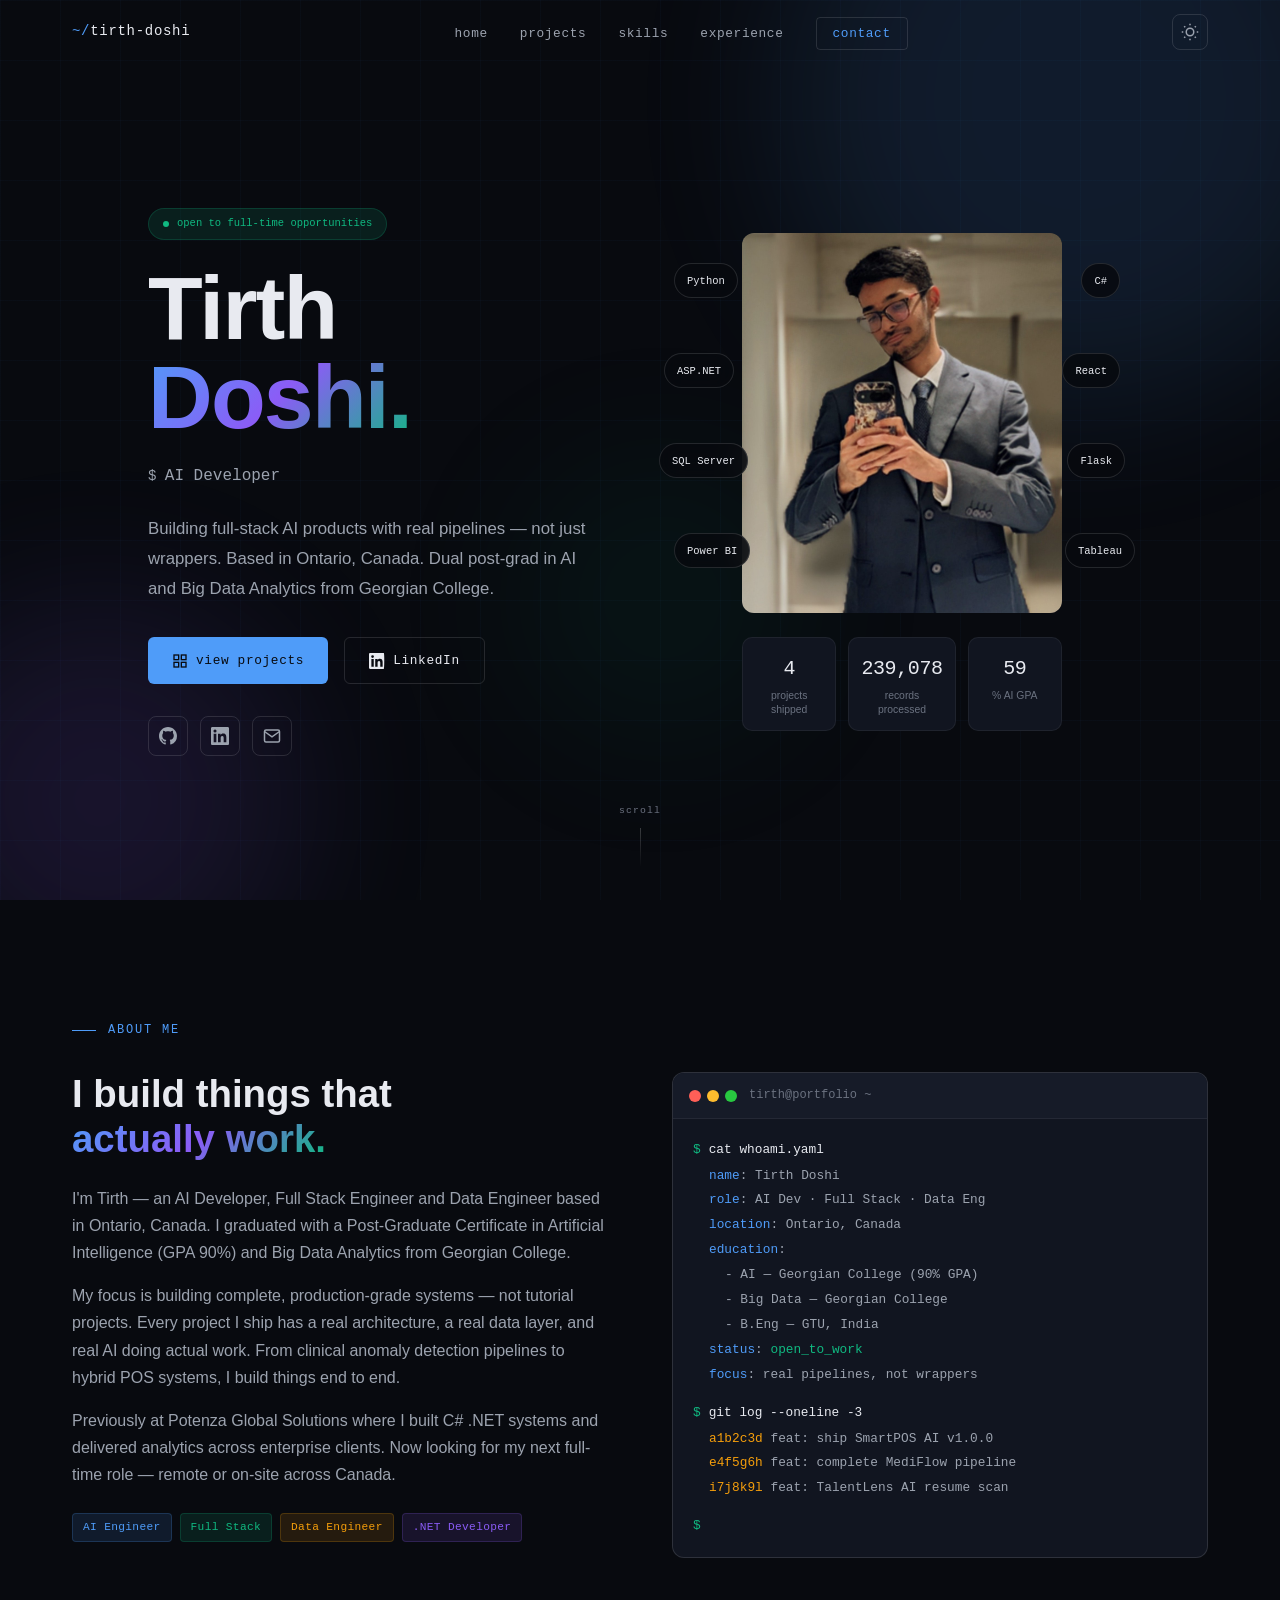
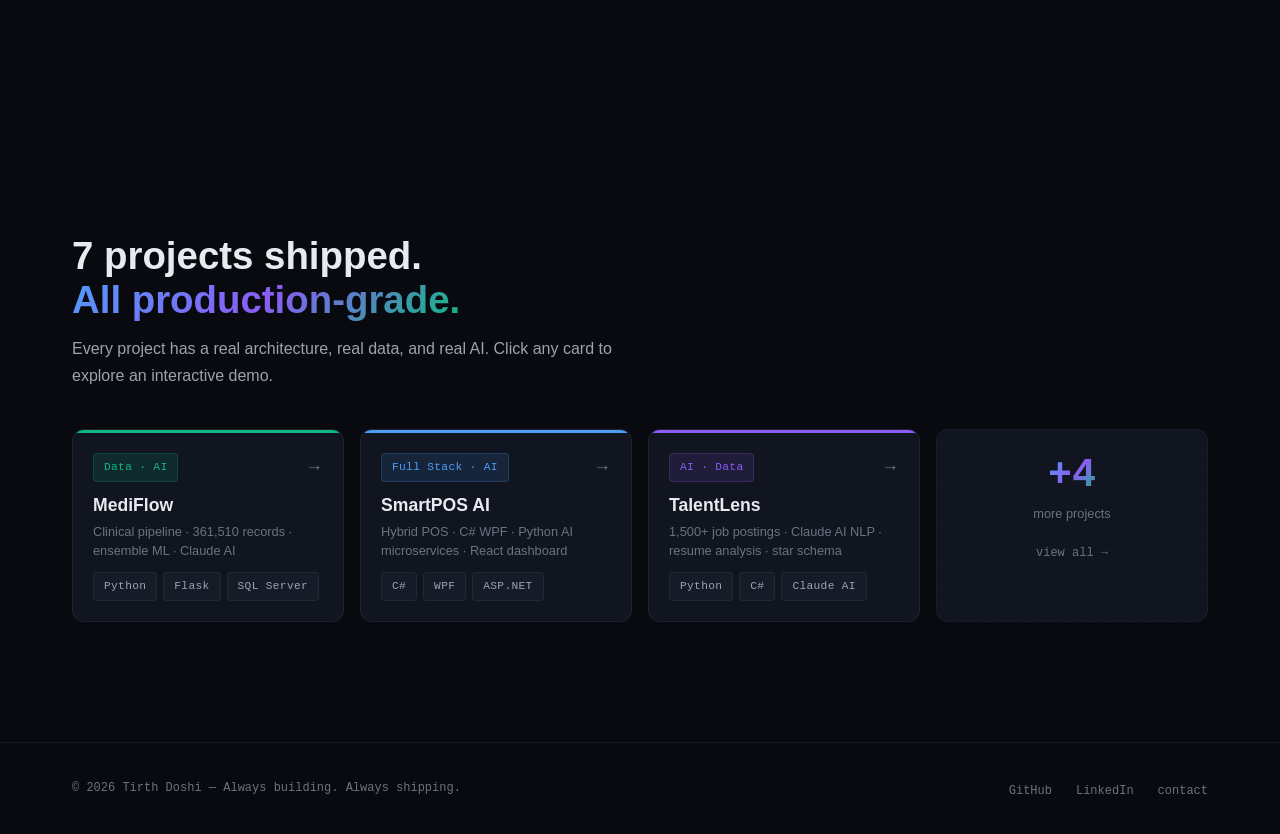
==== commit bcb0637e: "feat: dark/light mode toggle with localStorage persistence" ====
--- a/index.html
+++ b/index.html
@@ -6,6 +6,7 @@
   <meta name="viewport" content="width=device-width, initial-scale=1.0">
   <style>
     html, body { background: #080a0f !important; background-color: #080a0f !important; }
+    html[data-theme="light"], html[data-theme="light"] body {  background: #f8f9fc !important; background-color: #f8f9fc !important;}
     html { opacity: 0; transition: opacity 0.35s ease; }
     html.ready { opacity: 1; }
   </style>
@@ -26,6 +27,22 @@
         <li><a href="/experience/">experience</a></li>
         <li><a href="/contact/" class="nav-cta">contact</a></li>
       </ul>
+      <button class="theme-toggle" id="themeToggle" aria-label="Toggle theme">
+        <svg class="icon-sun" width="18" height="18" viewBox="0 0 24 24" fill="none" stroke="currentColor" stroke-width="2">
+          <circle cx="12" cy="12" r="5"/>
+          <line x1="12" y1="1" x2="12" y2="3"/>
+          <line x1="12" y1="21" x2="12" y2="23"/>
+          <line x1="4.22" y1="4.22" x2="5.64" y2="5.64"/>
+          <line x1="18.36" y1="18.36" x2="19.78" y2="19.78"/>
+          <line x1="1" y1="12" x2="3" y2="12"/>
+          <line x1="21" y1="12" x2="23" y2="12"/>
+          <line x1="4.22" y1="19.78" x2="5.64" y2="18.36"/>
+          <line x1="18.36" y1="5.64" x2="19.78" y2="4.22"/>
+        </svg>
+        <svg class="icon-moon" width="18" height="18" viewBox="0 0 24 24" fill="none" stroke="currentColor" stroke-width="2">
+          <path d="M21 12.79A9 9 0 1 1 11.21 3 7 7 0 0 0 21 12.79z"/>
+        </svg>
+      </button>
       <button class="nav-hamburger" aria-label="Toggle menu">
         <span></span>
         <span></span>
--- a/style.css
+++ b/style.css
@@ -49,6 +49,79 @@
   --section-gap: 120px;
 }
 
+/* LIGHT MODE */
+[data-theme="light"] {
+  --bg:         #f8f9fc;
+  --bg2:        #f0f2f7;
+  --surface:    #ffffff;
+  --surface2:   #f0f2f7;
+  --surface3:   #e4e7ef;
+
+  --border:     rgba(0, 0, 0, 0.08);
+  --border2:    rgba(0, 0, 0, 0.14);
+  --border3:    rgba(0, 0, 0, 0.22);
+
+  --text:       #0f1117;
+  --text2:      #4b5563;
+  --text3:      #9ca3af;
+
+  --blue-dim:   rgba(79, 156, 249, 0.1);
+  --blue-glow:  rgba(79, 156, 249, 0.2);
+  --green-dim:  rgba(16, 185, 129, 0.1);
+  --amber-dim:  rgba(245, 158, 11, 0.1);
+  --purple-dim: rgba(139, 92, 246, 0.1);
+  --coral-dim:  rgba(249, 115, 22, 0.1);
+}
+
+/* grid lines in light mode */
+[data-theme="light"] body::before {
+  background-image:
+    linear-gradient(rgba(79, 156, 249, 0.06) 1px, transparent 1px),
+    linear-gradient(90deg, rgba(79, 156, 249, 0.06) 1px, transparent 1px);
+}
+
+/* nav in light mode */
+[data-theme="light"] nav.scrolled {
+  background: rgba(248, 249, 252, 0.85);
+}
+
+/* terminal card in light mode */
+[data-theme="light"] .terminal-card {
+  background: #1e2030;
+}
+
+[data-theme="light"] .terminal-header {
+  background: #161825;
+}
+
+/* THEME TOGGLE */
+.theme-toggle {
+  width: 36px; height: 36px;
+  display: flex;
+  align-items: center;
+  justify-content: center;
+  background: transparent;
+  border: 1px solid var(--border2);
+  border-radius: 8px;
+  color: var(--text2);
+  cursor: pointer;
+  transition: all 0.2s ease;
+  flex-shrink: 0;
+}
+
+.theme-toggle:hover {
+  border-color: var(--border3);
+  color: var(--text);
+  background: var(--surface);
+}
+
+/* show/hide sun and moon based on theme */
+.icon-moon { display: none; }
+.icon-sun  { display: block; }
+
+[data-theme="light"] .icon-moon { display: block; }
+[data-theme="light"] .icon-sun  { display: none; }
+
 /* RESET */
 *, *::before, *::after {
   box-sizing: border-box;
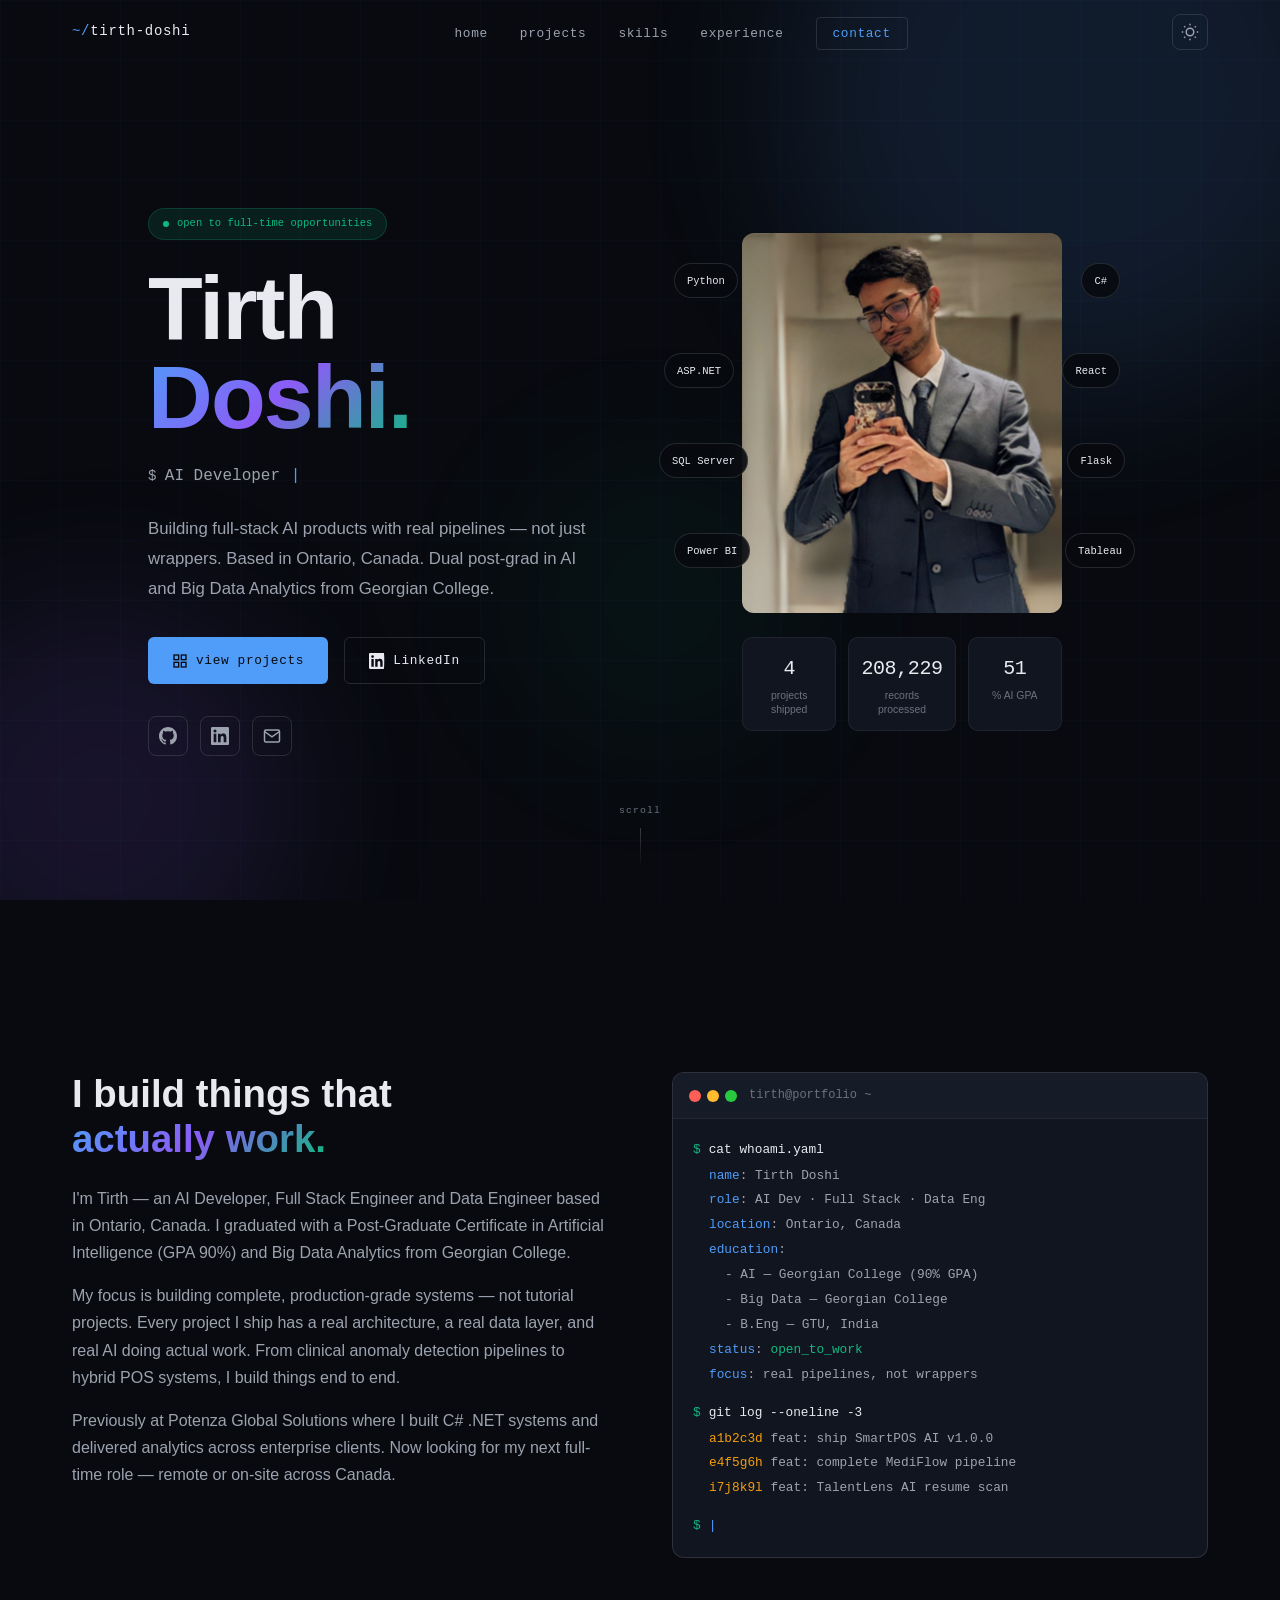
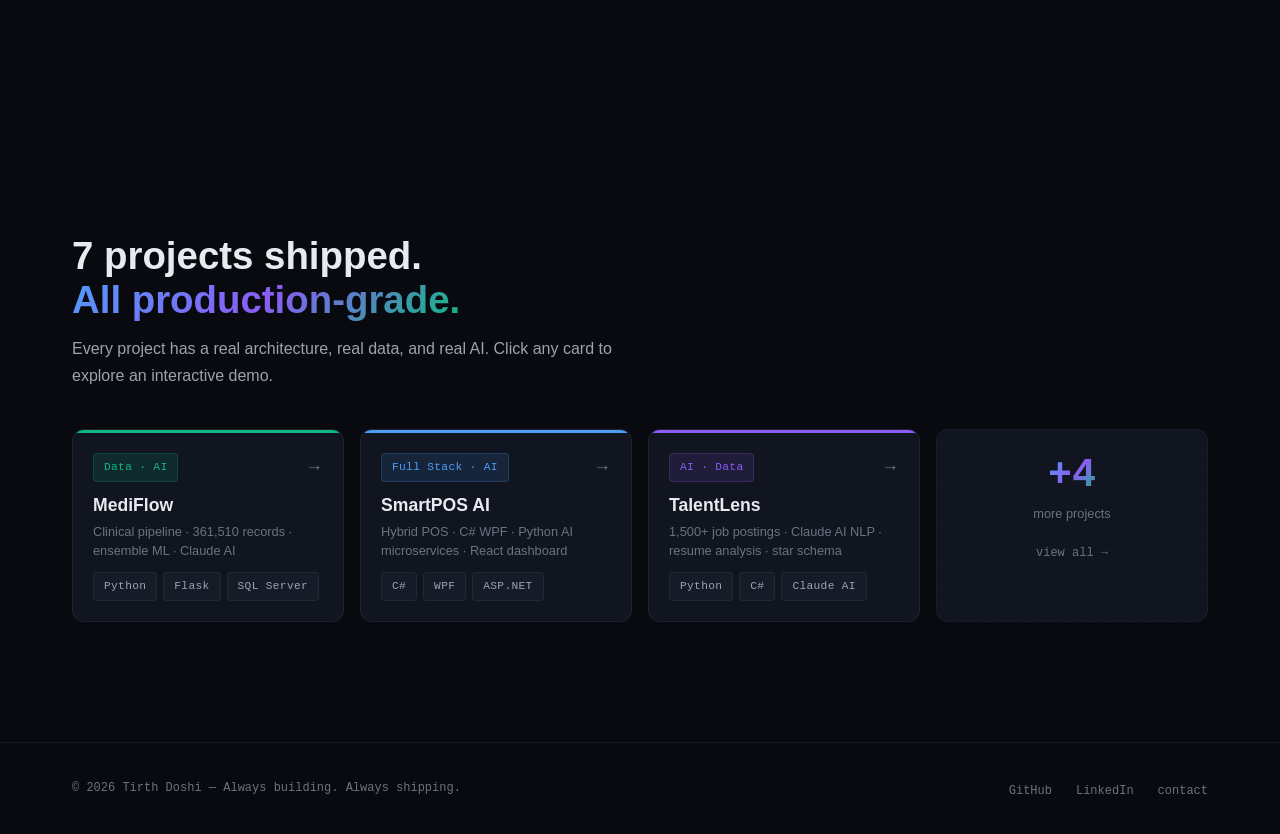
==== commit 58ef6dea: "feat: add SVG favicon - TD monogram in brand blue" ====
--- a/index.html
+++ b/index.html
@@ -2,6 +2,7 @@
 <html lang="en">
 <head>
   <meta charset="UTF-8">
+  <link rel="icon" type="image/svg+xml" href="/favicon.svg">
   <meta name="theme-color" content="#080a0f">
   <meta name="viewport" content="width=device-width, initial-scale=1.0">
   <style>
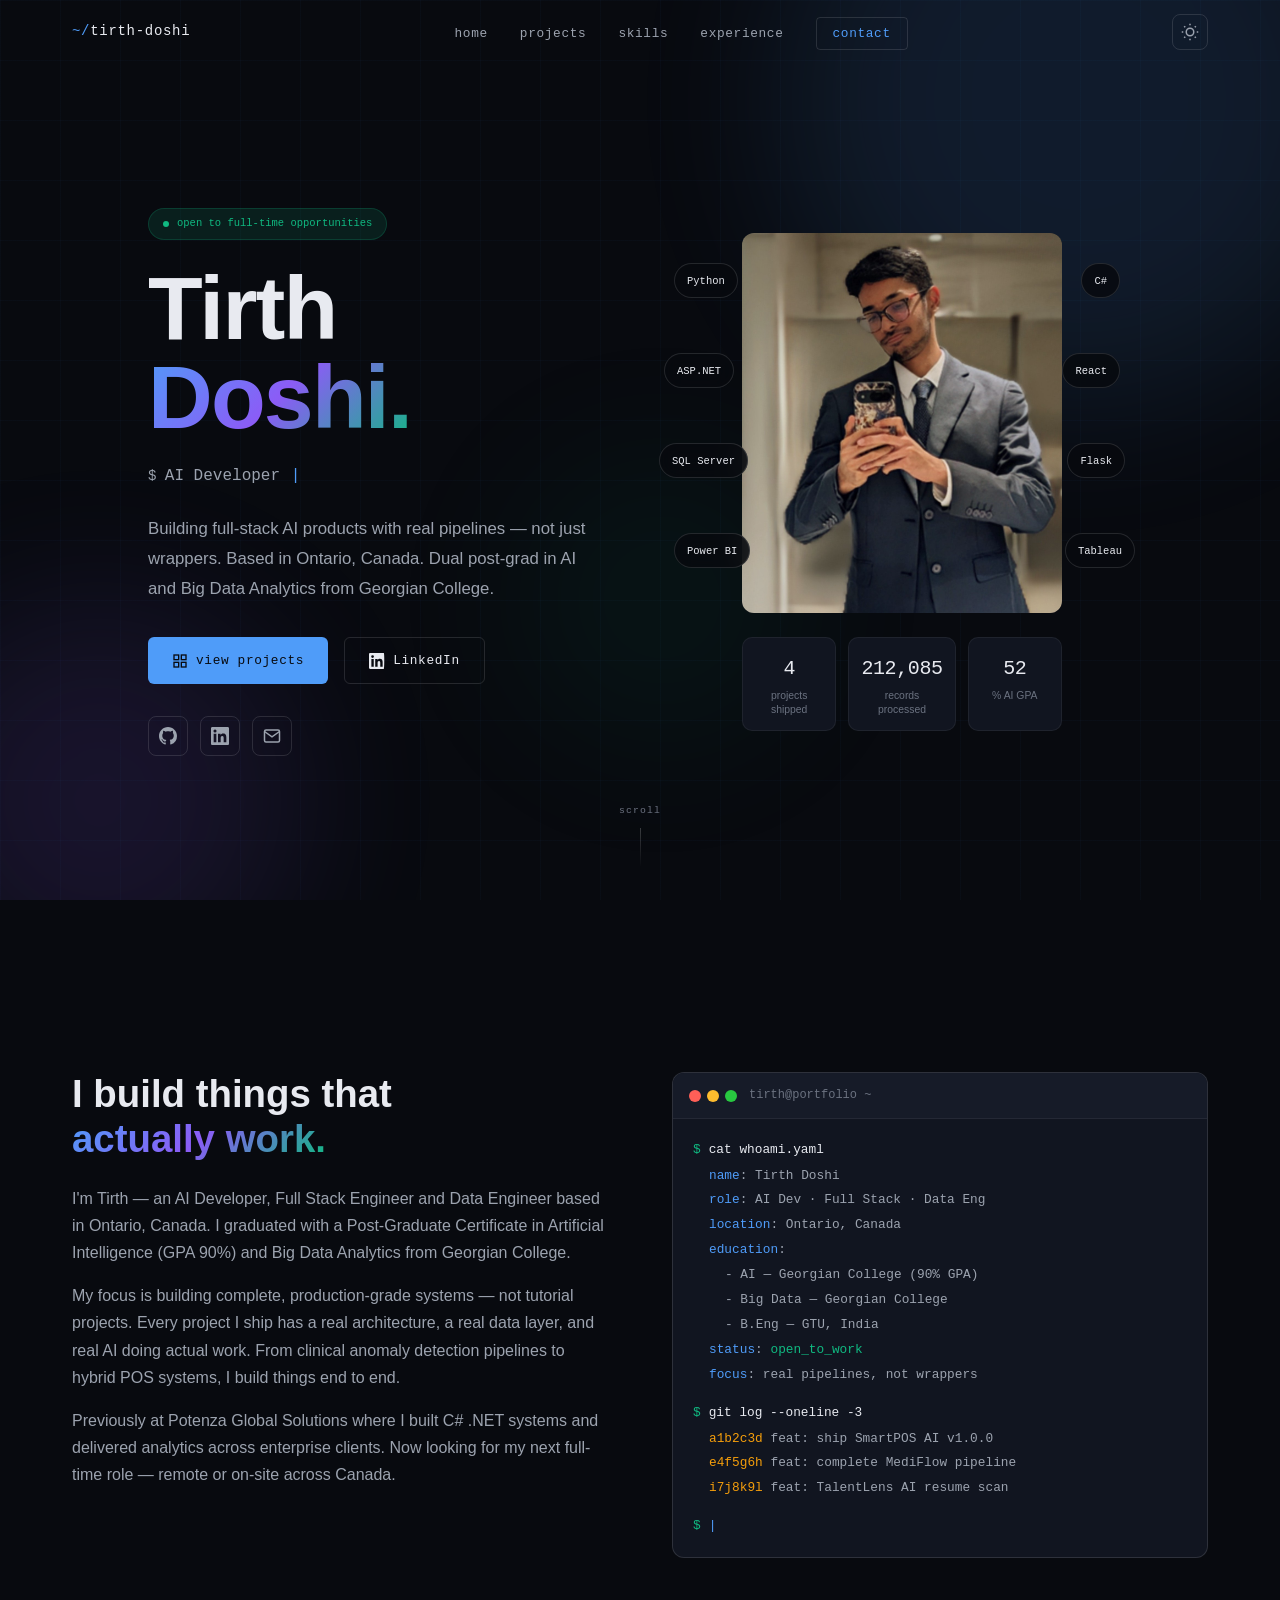
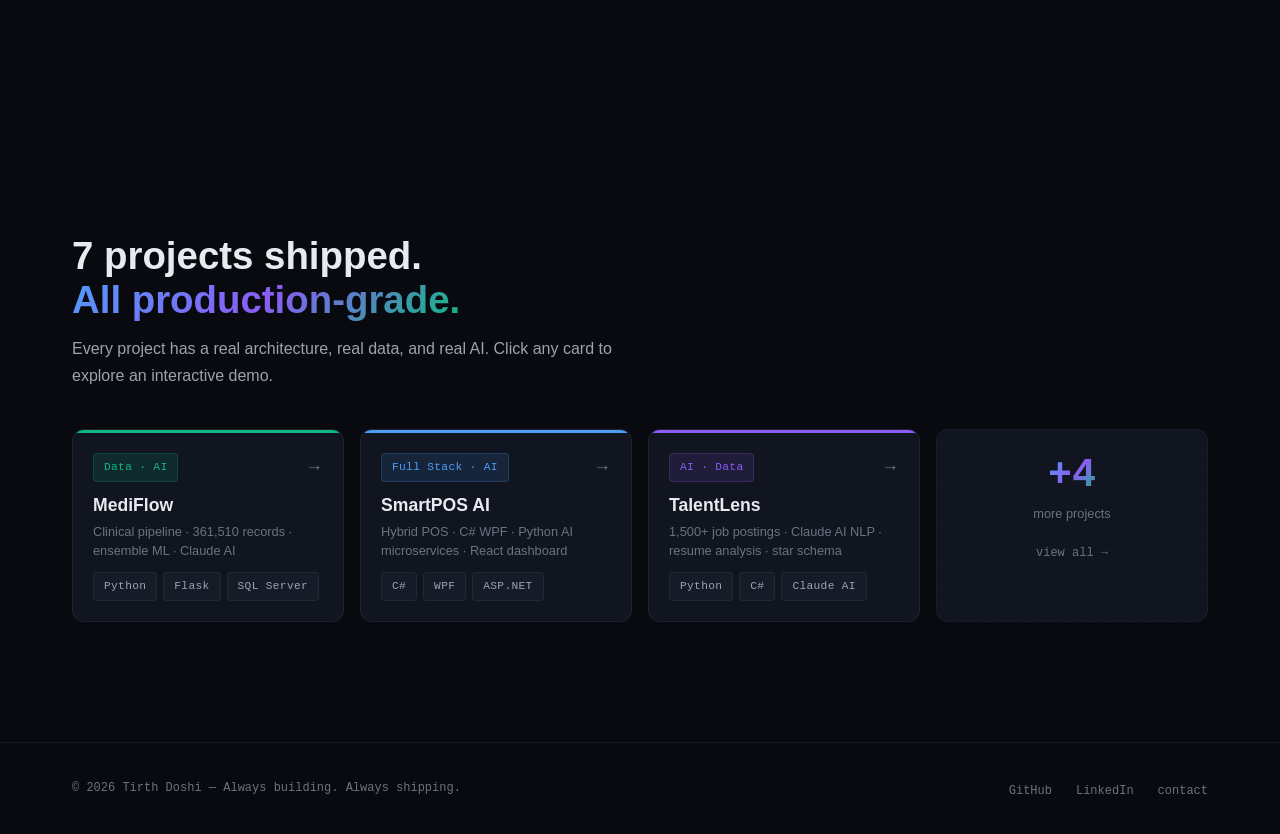
==== commit 9c9b9d51: "fix: update hero CTA link from projects.html to /projects/" ====
--- a/index.html
+++ b/index.html
@@ -92,7 +92,7 @@
 
           <!-- CTAs -->
           <div class="hero-ctas reveal" data-delay="400">
-            <a href="projects.html" class="btn btn-primary btn-magnetic">
+            <a href="/projects/" class="btn btn-primary btn-magnetic">
               <svg width="16" height="16" viewBox="0 0 24 24" fill="none" stroke="currentColor" stroke-width="2"><rect x="3" y="3" width="7" height="7"/><rect x="14" y="3" width="7" height="7"/><rect x="3" y="14" width="7" height="7"/><rect x="14" y="14" width="7" height="7"/></svg>
               view projects
             </a>
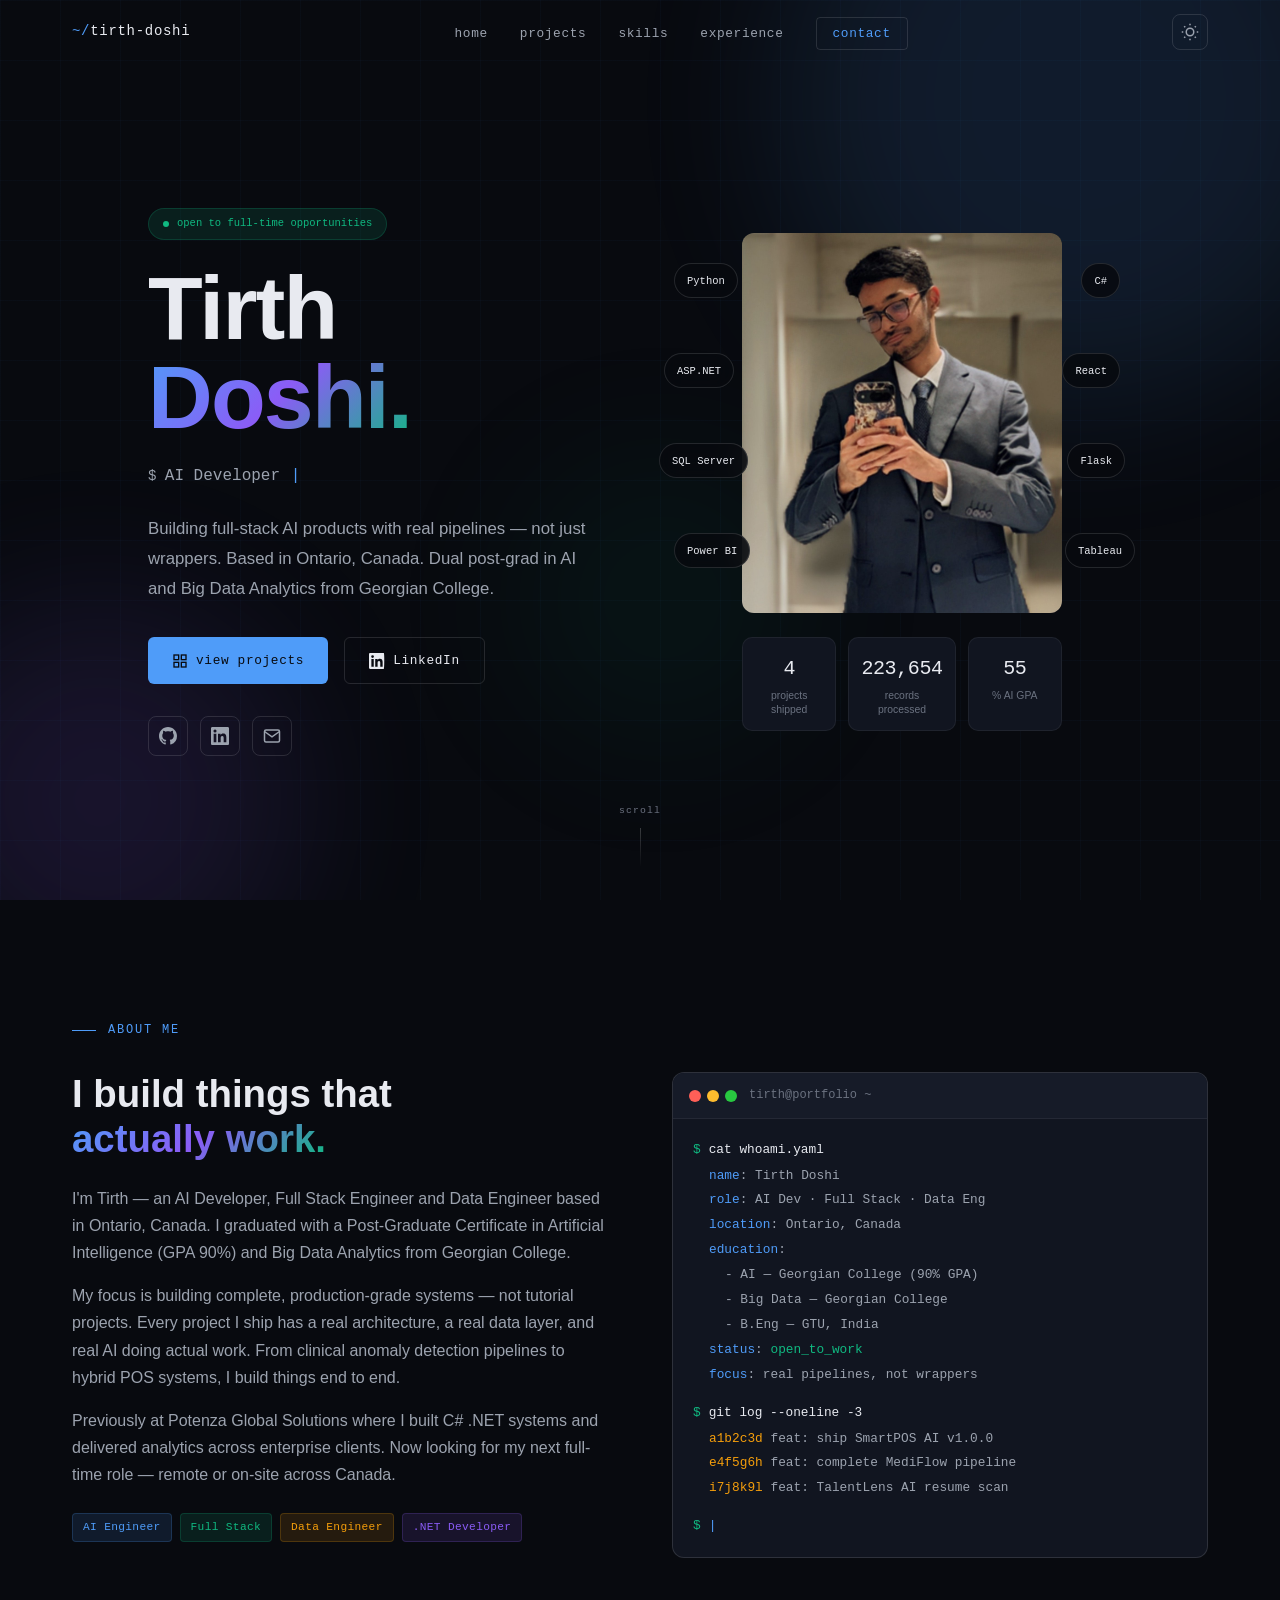
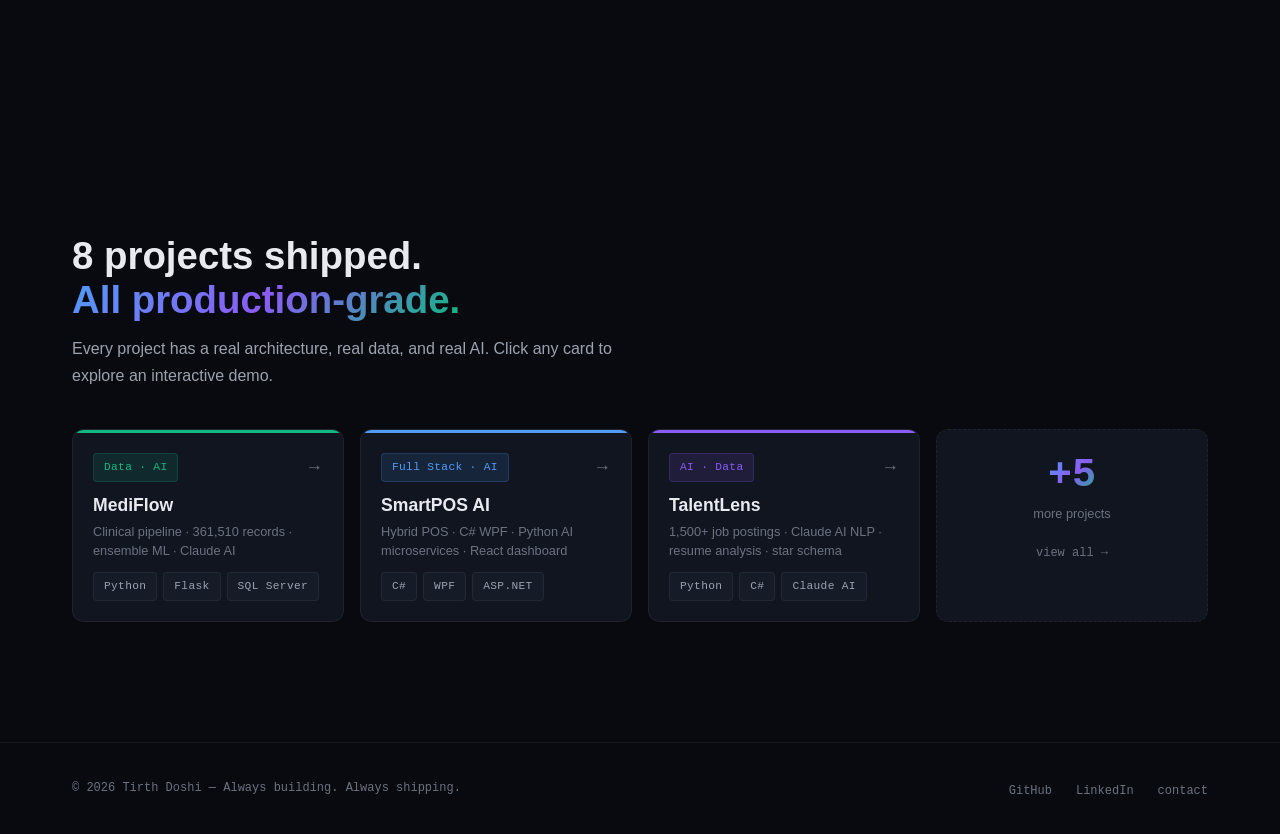
==== commit 29f12f64: "fix: close proj-desc paragraph tag in DataAisle card" ====
--- a/index.html
+++ b/index.html
@@ -269,7 +269,7 @@
     <div class="container">
       <div class="section-label reveal">featured work</div>
       <h2 class="reveal" data-delay="100">
-        7 projects shipped.<br>
+        8 projects shipped.<br>
         <span class="text-gradient">All production-grade.</span>
       </h2>
       <p class="reveal" data-delay="200">
@@ -332,7 +332,7 @@
 
         <a href="/projects/" class="feat-card feat-card-more hover-lift">
           <div class="feat-card-inner feat-more-inner">
-            <span class="feat-more-count mono text-gradient">+4</span>
+            <span class="feat-more-count mono text-gradient">+5</span>
             <p>more projects</p>
             <span class="mono" style="font-size: 0.75rem; color: var(--text3);">view all →</span>
           </div>
--- a/style.css
+++ b/style.css
@@ -1441,13 +1441,6 @@
   }
 }
 
-/* Last card full width if alone */
-.proj-card:last-child:nth-child(odd) {
-  grid-column: 1 / -1;
-  max-width: 600px;
-}
-
-
 /* DEMO PAGES — SHARED STYLES */
 
 /* DEMO HERO */
@@ -4227,6 +4220,143 @@
   .da-stages { flex-direction: column; }
 }
 
+/* LAKELANDS DEMO STYLES */
+
+.lk-meta {
+  display: flex;
+  flex-wrap: wrap;
+  gap: 2rem;
+  padding: 1.5rem 0;
+  border-top: 1px solid var(--border);
+  border-bottom: 1px solid var(--border);
+  margin-top: 2rem;
+}
+
+.lk-meta-item {
+  display: flex;
+  flex-direction: column;
+  gap: 0.3rem;
+}
+
+.lk-meta-label {
+  font-size: 0.65rem;
+  color: var(--text3);
+  letter-spacing: 0.1em;
+  text-transform: uppercase;
+}
+
+.lk-meta-value {
+  font-size: 0.875rem;
+  font-weight: 500;
+  color: var(--text);
+}
+
+/* ─── EMBED ─── */
+.lk-embed-wrap {
+  margin-top: 1.5rem;
+  background: var(--surface);
+  border: 1px solid var(--border);
+  border-radius: 14px;
+  overflow: hidden;
+}
+
+.lk-embed-label {
+  display: flex;
+  align-items: center;
+  gap: 0.625rem;
+  padding: 0.875rem 1.25rem;
+  font-size: 0.72rem;
+  color: var(--text3);
+  letter-spacing: 0.05em;
+  border-bottom: 1px solid var(--border);
+  background: var(--surface2);
+}
+
+.lk-live-dot {
+  width: 7px; height: 7px;
+  border-radius: 50%;
+  background: #10b981;
+  margin-left: auto;
+  animation: pulse-dot 2s ease-in-out infinite;
+}
+
+.lk-embed {
+  position: relative;
+  width: 100%;
+  padding-bottom: 56.25%;
+  height: 0;
+}
+
+.lk-embed iframe {
+  position: absolute;
+  top: 0; left: 0;
+  width: 100%; height: 100%;
+  border: none;
+}
+
+.lk-embed-note {
+  padding: 0.75rem 1.25rem;
+  font-size: 0.75rem;
+  color: var(--text3);
+  text-align: center;
+  border-top: 1px solid var(--border);
+}
+
+.lk-embed-note a {
+  color: var(--green);
+  text-decoration: none;
+  transition: opacity 0.2s;
+}
+
+.lk-embed-note a:hover { opacity: 0.8; }
+
+/* FEATURES */
+.lk-features {
+  display: grid;
+  grid-template-columns: repeat(3, 1fr);
+  gap: 1rem;
+  margin-top: 2rem;
+}
+
+.lk-feature {
+  padding: 1.25rem;
+  display: flex;
+  flex-direction: column;
+  gap: 0.625rem;
+}
+
+.lk-feature-num {
+  font-size: 0.7rem;
+  color: var(--green);
+  letter-spacing: 0.1em;
+}
+
+.lk-feature h3 {
+  font-size: 0.95rem;
+  font-weight: 600;
+  margin: 0;
+}
+
+.lk-feature p {
+  font-size: 0.82rem;
+  color: var(--text2);
+  line-height: 1.65;
+  max-width: none;
+  margin: 0;
+}
+
+/* RESPONSIVE LakeLand */
+@media (max-width: 900px) {
+  .lk-features { grid-template-columns: 1fr; }
+  .lk-meta { gap: 1.25rem; }
+}
+
+@media (max-width: 768px) {
+  .lk-features { grid-template-columns: 1fr; }
+}
+
+
+
 /* SKILLS PAGE STYLES */
 
 .sk-category {
